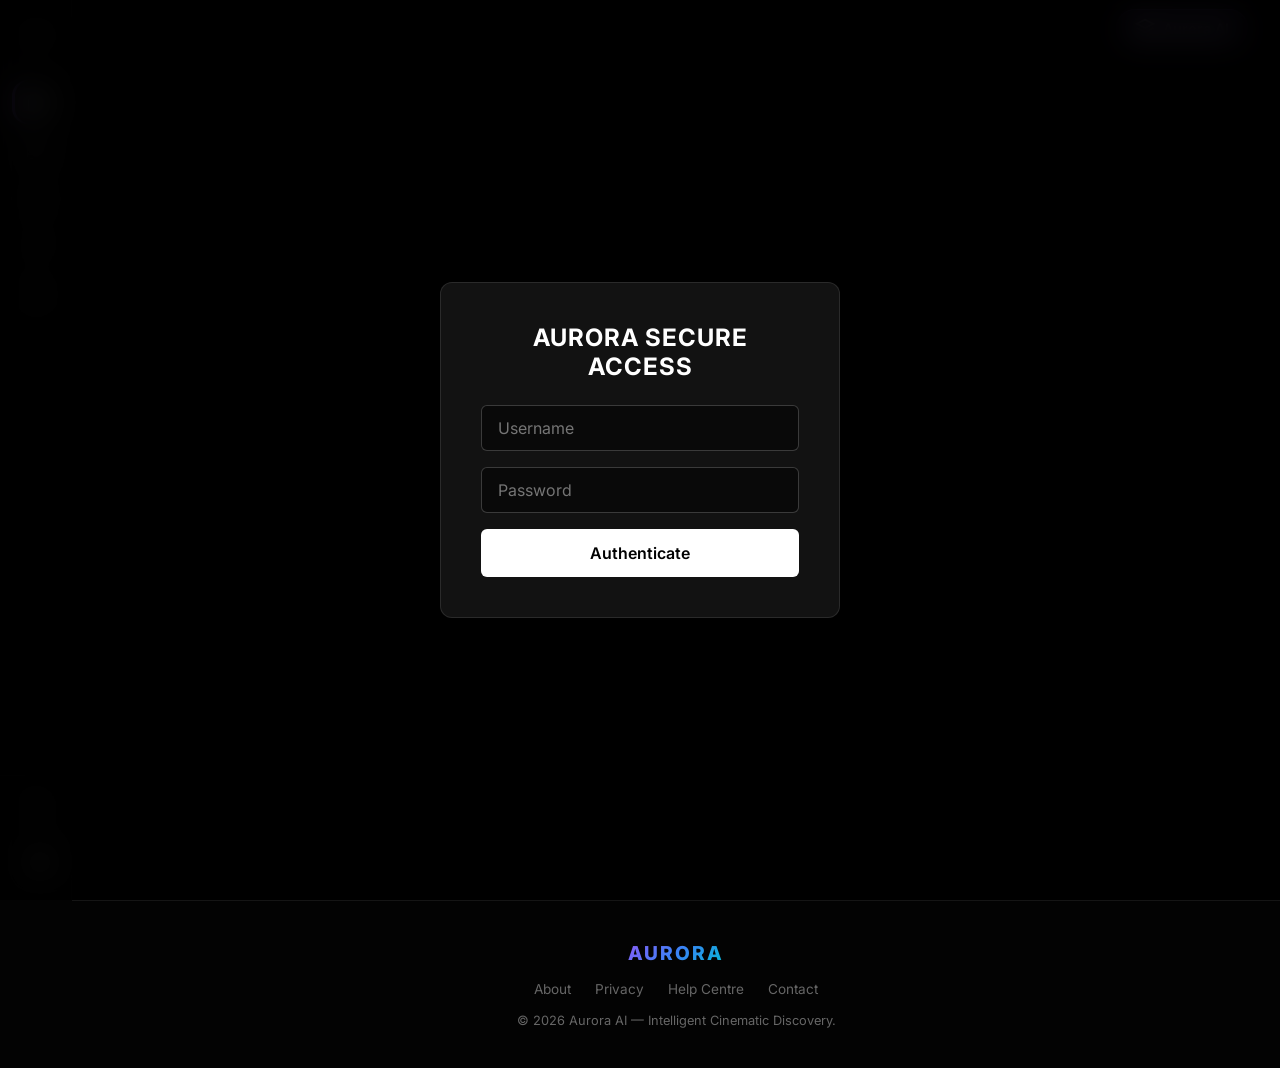
==== frontend/index.html @ 054dc465 "Implement mobile redesign, universal categories hub, chatbot search, security updates, and dependenc" ====
<!DOCTYPE html>
<html lang="en">
<head>
    <meta charset="UTF-8">
    <meta name="viewport" content="width=device-width, initial-scale=1.0">
    <title>AURORA — AI Cinematic Discovery</title>
    <meta name="description" content="AURORA is an intelligent AI-powered cinematic discovery platform. Your personal movie universe.">
    <link rel="stylesheet" href="style.css?v=2">
</head>
<body>
    <!-- ═══ Glass Sidebar ═══ -->
    <div id="sidebar-backdrop" class="sidebar-backdrop"></div>
    <aside class="sidebar" id="sidebar">
        <div class="sidebar__header">
            <div class="sidebar__logo">
                <span class="sidebar__logo-icon">✦</span>
                <span class="sidebar__logo-text">AURORA</span>
            </div>
            <button class="sidebar__toggle" id="sidebar-toggle" aria-label="Toggle sidebar">
                <svg width="18" height="18" viewBox="0 0 24 24" fill="none" stroke="currentColor" stroke-width="2"><line x1="3" y1="12" x2="21" y2="12"/><line x1="3" y1="6" x2="21" y2="6"/><line x1="3" y1="18" x2="21" y2="18"/></svg>
            </button>
        </div>
        <nav class="sidebar__nav" id="sidebar-nav">
            <a href="#" class="sidebar__link active" data-page="home" onclick="navigateTo('home');return false;">
                <svg width="20" height="20" viewBox="0 0 24 24" fill="none" stroke="currentColor" stroke-width="1.5"><path d="M3 9l9-7 9 7v11a2 2 0 01-2 2H5a2 2 0 01-2-2z"/><polyline points="9 22 9 12 15 12 15 22"/></svg>
                <span>Home</span>
            </a>
            <a href="#" class="sidebar__link" data-page="movies" onclick="navigateTo('movies');return false;">
                <svg width="20" height="20" viewBox="0 0 24 24" fill="none" stroke="currentColor" stroke-width="1.5"><rect x="2" y="2" width="20" height="20" rx="2.18" ry="2.18"/><line x1="7" y1="2" x2="7" y2="22"/><line x1="17" y1="2" x2="17" y2="22"/><line x1="2" y1="12" x2="22" y2="12"/><line x1="2" y1="7" x2="7" y2="7"/><line x1="2" y1="17" x2="7" y2="17"/><line x1="17" y1="7" x2="22" y2="7"/><line x1="17" y1="17" x2="22" y2="17"/></svg>
                <span>Movies</span>
            </a>
            <a href="#" class="sidebar__link" data-page="tv-series" onclick="navigateTo('tv-series');return false;">
                <svg width="20" height="20" viewBox="0 0 24 24" fill="none" stroke="currentColor" stroke-width="1.5"><rect x="2" y="7" width="20" height="15" rx="2" ry="2"/><polyline points="17 2 12 7 7 2"/></svg>
                <span>TV Series</span>
            </a>
            <a href="#" class="sidebar__link" data-page="trending" onclick="navigateTo('trending');return false;">
                <svg width="20" height="20" viewBox="0 0 24 24" fill="none" stroke="currentColor" stroke-width="1.5"><polyline points="23 6 13.5 15.5 8.5 10.5 1 18"/><polyline points="17 6 23 6 23 12"/></svg>
                <span>Trending</span>
            </a>
            <a href="#" class="sidebar__link" data-page="my-list" onclick="navigateTo('my-list');return false;">
                <svg width="20" height="20" viewBox="0 0 24 24" fill="none" stroke="currentColor" stroke-width="1.5"><path d="M19 21l-7-5-7 5V5a2 2 0 012-2h10a2 2 0 012 2z"/></svg>
                <span>My List</span>
            </a>
        </nav>
        <div class="sidebar__bottom">
            <button class="sidebar__link" id="search-trigger" aria-label="Search">
                <svg width="20" height="20" viewBox="0 0 24 24" fill="none" stroke="currentColor" stroke-width="1.5"><circle cx="11" cy="11" r="8"/><line x1="21" y1="21" x2="16.65" y2="16.65"/></svg>
                <span>Search</span>
            </button>
            <div class="sidebar__profile" id="profile-trigger">
                <div class="sidebar__avatar">
                    <svg width="16" height="16" viewBox="0 0 24 24" fill="currentColor"><path d="M12 12c2.21 0 4-1.79 4-4s-1.79-4-4-4-4 1.79-4 4 1.79 4 4 4zm0 2c-2.67 0-8 1.34-8 4v2h16v-2c0-2.66-5.33-4-8-4z"/></svg>
                </div>
                <span>Profile</span>
                <div class="profile-dropdown" id="profile-dropdown">
                    <div class="profile-dropdown__uid">
                        <div class="user-id-container" id="auth-container">
            <span id="current-user-display" style="color: #fff; margin-right: 15px;">Not Logged In</span>
            <button id="logout-btn" style="display: none; padding: 6px 12px; background: rgba(255,255,255,0.1); border: 1px solid rgba(255,255,255,0.2); color: white; border-radius: 4px; cursor: pointer;">Sign Out</button>
            <a href="/admin.html" id="admin-link" style="display: none; margin-left: 10px; color: var(--match-green); text-decoration: none;">🛡️ Admin</a>
        </div>
                    </div>
                    <div class="profile-dropdown__sep"></div>
                    <a href="#" class="profile-dropdown__item">👤 Account</a>
                    <a href="#" class="profile-dropdown__item">❓ Help Centre</a>
                    <a href="#" class="profile-dropdown__item">🚪 Sign Out</a>
                </div>
            </div>
        </div>
    </aside>

    <!-- ═══ Search Overlay ═══ -->
    <div class="search-overlay" id="search-overlay">
        <div class="search-box">
            <svg width="22" height="22" viewBox="0 0 24 24" fill="none" stroke="currentColor" stroke-width="2"><circle cx="11" cy="11" r="8"/><line x1="21" y1="21" x2="16.65" y2="16.65"/></svg>
            <input type="text" id="search-input" placeholder="Search movies, genres, actors..." autocomplete="off">
            <button id="search-close" aria-label="Close search">✕</button>
        </div>
        <div class="search-results" id="search-results"></div>
    </div>

    <!-- ═══ AI Chat Panel ═══ -->
    <aside class="ai-panel" id="ai-panel">
        <div class="ai-panel__header">
            <div class="ai-panel__title">
                <span class="ai-glow">✦</span> Aurora AI
            </div>
            <button class="ai-panel__close" id="ai-panel-close" aria-label="Close">✕</button>
        </div>
        <div class="ai-panel__messages" id="chat-history">
            <div class="ai-msg ai-msg--bot">
                Welcome to Aurora AI. I'll curate your perfect watchlist.<br><br>
                ✨ <em>"Mind-bending sci-fi"</em><br>
                🔥 <em>"What's trending?"</em><br>
                🎬 <em>"Similar to Interstellar"</em>
            </div>
        </div>
        <div class="ai-panel__footer">
            <div id="autocomplete-dropdown" class="ai-autocomplete"></div>
            <div class="ai-panel__inputbar">
                <input type="text" id="chat-input" placeholder="Ask Aurora anything..." autocomplete="off">
                <button id="send-btn" aria-label="Send">
                    <svg viewBox="0 0 24 24" width="18" height="18" fill="none" stroke="currentColor" stroke-width="2"><line x1="22" y1="2" x2="11" y2="13"/><polygon points="22 2 15 22 11 13 2 9 22 2"/></svg>
                </button>
            </div>
        </div>
    </aside>

    <!-- ═══ Topbar ═══ -->
    <header class="topbar" id="topbar">
        <button id="mobile-menu-btn" class="mobile-menu-btn" aria-label="Open Navigation Menu">
            <svg width="24" height="24" viewBox="0 0 24 24" fill="none" stroke="currentColor" stroke-width="2"><line x1="3" y1="12" x2="21" y2="12"/><line x1="3" y1="6" x2="21" y2="6"/><line x1="3" y1="18" x2="21" y2="18"/></svg>
        </button>
        <button class="topbar__ai-btn" id="ai-trigger" aria-label="Aurora AI">
            <svg width="20" height="20" viewBox="0 0 24 24" fill="none" stroke="currentColor" stroke-width="2"><path d="M12 2L2 7l10 5 10-5-10-5z"/><path d="M2 17l10 5 10-5"/><path d="M2 12l10 5 10-5"/></svg>
            <span>Aurora AI</span>
        </button>
    </header>

    <!-- ═══ Main Content ═══ -->
    <main class="main" id="main">
        <section class="hero" id="hero-section"></section>
        <div class="rows" id="content-rows"></div>
    </main>

    <!-- ═══ Detail Modal ═══ -->
    <div class="modal-overlay" id="movie-detail-modal">
        <div class="cinematic-modal">
            <!-- Close Button -->
            <button class="modal-close-btn" id="close-modal-btn" aria-label="Close Modal">
                <svg width="24" height="24" viewBox="0 0 24 24" fill="none" stroke="currentColor" stroke-width="2"><line x1="18" y1="6" x2="6" y2="18"></line><line x1="6" y1="6" x2="18" y2="18"></line></svg>
            </button>
            
            <!-- Hero Backdrop Section -->
            <div class="modal-hero">
                <div class="modal-hero-bg" id="modal-backdrop"></div>
                <div class="modal-hero-gradient"></div>
                
                <div class="modal-hero-content">
                    <a href="#" id="modal-poster-link"><img src="" alt="Poster" class="modal-poster" id="modal-poster"></a>
                    
                    <div class="modal-main-info">
                        <!-- 1. MOVIE TITLE -->
                        <h1 class="modal-title" id="modal-title"></h1>
                        
                        <!-- 12. & 13. RATINGS, RUNTIME, RELEASE -->
                        <div class="modal-meta-row">
                            <span class="modal-match" id="modal-match"></span>
                            <span class="modal-year" id="modal-year"></span>
                            <span class="modal-rating" id="modal-rating"></span>
                            <span class="modal-runtime" id="modal-runtime"></span>
                        </div>

                        <!-- 3. GENRES -->
                        <div class="modal-genres" id="modal-genres"></div>

                        <!-- 8. CONTENT ADVISORY (Brief) -->
                        <div class="modal-advisory-badge" id="modal-audience"></div>

                        <!-- Action Buttons -->
                        <div class="modal-actions">
                            <button class="btn-watch"><svg viewBox="0 0 24 24" fill="currentColor"><polygon points="5 3 19 12 5 21 5 3"></polygon></svg> Watch Trailer</button>
                            <button class="btn-add-list" id="modal-add-list"><svg viewBox="0 0 24 24" fill="none" stroke="currentColor" stroke-width="2"><line x1="12" y1="5" x2="12" y2="19"></line><line x1="5" y1="12" x2="19" y2="12"></line></svg> Add to List</button>
                        </div>
                    </div>
                </div>
            </div>

            <!-- Scrollable Information Body -->
            <div class="modal-body">
                <div class="modal-grid">
                    
                    <!-- Left Column: Synopsis, Explanations, Cast -->
                    <div class="modal-col-main">
                        <!-- 2. SHORT SYNOPSIS -->
                        <p class="modal-synopsis" id="modal-synopsis"></p>
                        
                        <!-- 6. WHY AURORA RECOMMENDED THIS -->
                        <div class="aurora-reason-box">
                            <h3><span class="ai-glow">✦</span> Why Aurora Recommended This</h3>
                            <p id="modal-why"></p>
                        </div>

                        <!-- 7. AUDIENCE MATCH -->
                        <div class="modal-section">
                            <h3>Audience Match</h3>
                            <div class="modal-audience-match" id="modal-audience-match"></div>
                        </div>

                        <!-- 9. CAST HIGHLIGHTS (Mocked horizontally) -->
                        <div class="modal-section">
                            <h3>Cast</h3>
                            <div class="modal-cast-row" id="modal-cast">
                                <!-- Cast cards injected here -->
                            </div>
                        </div>

                        <!-- 15. TRAILER SECTION -->
                        <div class="modal-section">
                            <h3>Trailer</h3>
                            <div class="modal-trailer-placeholder">
                                <svg viewBox="0 0 24 24" fill="currentColor" width="48" height="48"><polygon points="5 3 19 12 5 21 5 3"></polygon></svg>
                            </div>
                        </div>

                        <!-- 17. SIMILAR MOVIES -->
                        <div class="modal-section">
                            <h3>Because You Viewed This</h3>
                            <div class="modal-similar-row" id="modal-similar">
                                <!-- Similar movie cards injected here -->
                            </div>
                        </div>
                    </div>

                    <!-- Right Column: Details, Themes, Metadata -->
                    <div class="modal-col-side">
                        <!-- 10. DIRECTOR -->
                        <div class="modal-side-item">
                            <span class="side-label">Director</span>
                            <span class="side-value" id="modal-director"></span>
                        </div>

                        <!-- 4. KEY THEMES -->
                        <div class="modal-side-item">
                            <span class="side-label">Key Themes</span>
                            <div class="side-tags" id="modal-themes"></div>
                        </div>

                        <!-- 5. MOOD & TONE -->
                        <div class="modal-side-item">
                            <span class="side-label">Mood & Tone</span>
                            <div class="side-tags" id="modal-moods"></div>
                        </div>

                        <!-- 14. ADVANCED DISCOVERY METADATA -->
                        <div class="modal-side-item advanced-meta">
                            <span class="side-label">Pacing</span>
                            <span class="side-value highlight" id="modal-pacing"></span>
                        </div>
                        <div class="modal-side-item advanced-meta">
                            <span class="side-label">Complexity</span>
                            <span class="side-value highlight" id="modal-complexity"></span>
                        </div>
                        <div class="modal-side-item advanced-meta">
                            <span class="side-label">World Building</span>
                            <span class="side-value highlight" id="modal-world"></span>
                        </div>
                        <div class="modal-side-item advanced-meta">
                            <span class="side-label">Action Level</span>
                            <span class="side-value highlight" id="modal-action"></span>
                        </div>

                        <!-- 8. CONTENT ADVISORY (Full) -->
                        <div class="modal-side-item advisory-box">
                            <span class="side-label">Content Advisory</span>
                            <div class="advisory-row"><span>Violence:</span> <span id="adv-violence"></span></div>
                            <div class="advisory-row"><span>Language:</span> <span id="adv-language"></span></div>
                            <div class="advisory-row"><span>Adult Content:</span> <span id="adv-adult"></span></div>
                        </div>
                    </div>
                </div>
            </div>
        </div>
    </div>

    <!-- ═══ Footer ═══ -->
    <footer class="site-footer" id="site-footer">
        <div class="site-footer__inner">
            <span class="site-footer__brand">AURORA</span>
            <div class="site-footer__links">
                <a href="#">About</a><a href="#">Privacy</a><a href="#">Help Centre</a><a href="#">Contact</a>
            </div>
            <p class="site-footer__copy">&copy; 2026 Aurora AI &mdash; Intelligent Cinematic Discovery.</p>
        </div>
    </footer>
    <!-- SECURE LOGIN OVERLAY -->
    <div id="login-overlay" class="login-overlay active" style="display: flex;">
        <div class="login-box">
            <h2>AURORA SECURE ACCESS</h2>
            <form id="login-form">
                <input type="text" id="login-username" placeholder="Username" required>
                <input type="password" id="login-password" placeholder="Password" required>
                <button type="submit">Authenticate</button>
            </form>
            <div id="login-error" style="color: #ff4d4d; margin-top: 10px; font-size: 0.9rem; display: none;">Invalid credentials</div>
        </div>
    </div>

    <div class="mobile-drawer" id="mobile-drawer">
        <div class="mobile-drawer__header">
            <div class="sidebar__logo">
                <span class="sidebar__logo-icon">✦</span>
                <span class="sidebar__logo-text">AURORA</span>
            </div>
            <button id="mobile-drawer-close" class="mobile-drawer__close" aria-label="Close Menu">✕</button>
        </div>
        <div class="mobile-drawer__content">
            <a href="#" class="mobile-drawer__link">👤 Account</a>
            <a href="#" class="mobile-drawer__link">⚙️ Settings</a>
            <a href="#" class="mobile-drawer__link">❓ Help Centre</a>
            <div class="profile-dropdown__sep" style="margin: 20px 0;"></div>
            <a href="#" class="mobile-drawer__link" style="color: #ef4444;">🚪 Sign Out</a>
        </div>
    </div>

    <nav class="bottom-nav" id="bottom-nav">
        <a href="#" class="bottom-nav__item active" data-page="home" onclick="navigateTo('home');return false;">
            <svg width="24" height="24" viewBox="0 0 24 24" fill="none" stroke="currentColor" stroke-width="1.5"><path d="M3 9l9-7 9 7v11a2 2 0 01-2 2H5a2 2 0 01-2-2z"/><polyline points="9 22 9 12 15 12 15 22"/></svg>
            <span>Home</span>
        </a>
        <a href="#" class="bottom-nav__item" data-page="categories" onclick="navigateTo('categories');return false;">
            <svg width="24" height="24" viewBox="0 0 24 24" fill="none" stroke="currentColor" stroke-width="1.5"><rect x="3" y="3" width="7" height="7"></rect><rect x="14" y="3" width="7" height="7"></rect><rect x="14" y="14" width="7" height="7"></rect><rect x="3" y="14" width="7" height="7"></rect></svg>
            <span>Categories</span>
        </a>
        <a href="#" class="bottom-nav__item" data-page="favorites" onclick="navigateTo('my-list');return false;">
            <svg width="24" height="24" viewBox="0 0 24 24" fill="none" stroke="currentColor" stroke-width="1.5"><path d="M20.84 4.61a5.5 5.5 0 0 0-7.78 0L12 5.67l-1.06-1.06a5.5 5.5 0 0 0-7.78 7.78l1.06 1.06L12 21.23l7.78-7.78 1.06-1.06a5.5 5.5 0 0 0 0-7.78z"></path></svg>
            <span>Favorites</span>
        </a>
        <a href="#" class="bottom-nav__item" data-page="library" onclick="navigateTo('my-list');return false;">
            <svg width="24" height="24" viewBox="0 0 24 24" fill="none" stroke="currentColor" stroke-width="1.5"><path d="M4 19.5A2.5 2.5 0 0 1 6.5 17H20"></path><path d="M6.5 2H20v20H6.5A2.5 2.5 0 0 1 4 19.5v-15A2.5 2.5 0 0 1 6.5 2z"></path></svg>
            <span>Library</span>
        </a>
        <a href="#" class="bottom-nav__item" id="mobile-search-btn">
            <svg width="24" height="24" viewBox="0 0 24 24" fill="none" stroke="currentColor" stroke-width="1.5"><circle cx="11" cy="11" r="8"/><line x1="21" y1="21" x2="16.65" y2="16.65"/></svg>
            <span>Search</span>
        </a>
    </nav>
    <script src="app.js"></script>
</body>
</html>
---- frontend/style.css ----
@import url('https://fonts.googleapis.com/css2?family=Inter:wght@300;400;500;600;700;800;900&display=swap');

/* ======================================================================
   AURORA AI — 3D Glassmorphism Spatial Design System
   Netflix × Apple TV × VisionOS
   ====================================================================== */

/* ── Design Tokens ─────────────────────────────────────────────────── */
:root {
  /* Depths */
  --bg-void:    #030303;
  --bg-deep:    #050505;
  --bg-dark:    #080808;
  --bg-surface: #0D0D0D;
  --bg-raised:  #111111;

  /* Text */
  --text-primary:   #FFFFFF;
  --text-secondary: #B3B3B3;
  --text-muted:     #666666;

  /* Aurora Accents */
  --aurora-purple: #8B5CF6;
  --aurora-blue:   #3B82F6;
  --aurora-cyan:   #06B6D4;
  --aurora-grad:   linear-gradient(135deg, #8B5CF6, #3B82F6, #06B6D4);
  --match-green:   #46D369;
  --match-gold:    #FFD700;

  /* Glass */
  --glass-bg:       rgba(255,255,255,0.04);
  --glass-bg-2:     rgba(255,255,255,0.06);
  --glass-bg-3:     rgba(255,255,255,0.08);
  --glass-border:   rgba(255,255,255,0.07);
  --glass-border-h: rgba(255,255,255,0.14);
  --glass-blur:     blur(24px);
  --glass-blur-heavy: blur(40px);

  /* Layout */
  --sidebar-w:     72px;
  --sidebar-w-exp: 240px;
  --topbar-h:      56px;
  --ai-panel-w:    400px;

  /* Radii */
  --r-sm: 8px;
  --r-md: 16px;
  --r-lg: 24px;
  --r-xl: 32px;
  --r-pill: 9999px;

  /* Motion */
  --ease-out: cubic-bezier(0.22, 1, 0.36, 1);
  --ease-spring: cubic-bezier(0.34, 1.56, 0.64, 1);
  --t-fast: 150ms;
  --t-base: 280ms;
  --t-slow: 450ms;

  /* Z layers */
  --z-sidebar: 800;
  --z-topbar: 900;
  --z-ai: 1000;
  --z-search: 1100;
  --z-modal: 1200;
}

/* ── Reset ─────────────────────────────────────────────────────────── */
*,*::before,*::after{box-sizing:border-box;margin:0;padding:0}
html{scroll-behavior:smooth;-webkit-text-size-adjust:100%}
body{
  font-family:'Inter',-apple-system,BlinkMacSystemFont,'Segoe UI',Roboto,sans-serif;
  background:var(--bg-void);
  color:var(--text-secondary);
  overflow-x:hidden;
  min-height:100vh;
  -webkit-font-smoothing:antialiased;
  -moz-osx-font-smoothing:grayscale;
}
a{text-decoration:none;color:inherit}
button{font-family:inherit;cursor:pointer;border:none;background:none}
input{font-family:inherit}
img{display:block;max-width:100%}

/* Focus */
a:focus-visible,button:focus-visible,input:focus-visible{
  outline:2px solid var(--aurora-cyan);outline-offset:2px;
}
/* Scrollbar */
::-webkit-scrollbar{width:6px;height:6px}
::-webkit-scrollbar-track{background:transparent}
::-webkit-scrollbar-thumb{background:rgba(255,255,255,0.08);border-radius:3px}
::-webkit-scrollbar-thumb:hover{background:rgba(255,255,255,0.15)}

/* ══════════════════════════════════════════════════════════════════════
   SIDEBAR
   ══════════════════════════════════════════════════════════════════════ */
.sidebar{
  position:fixed;top:0;left:0;bottom:0;
  width:var(--sidebar-w);
  background:rgba(8,8,8,0.6);
  backdrop-filter:var(--glass-blur-heavy);
  -webkit-backdrop-filter:var(--glass-blur-heavy);
  border-right:1px solid var(--glass-border);
  z-index:var(--z-sidebar);
  display:flex;flex-direction:column;
  transition:width var(--t-slow) var(--ease-out);
  overflow:hidden;
}
.sidebar.expanded{width:var(--sidebar-w-exp)}

.sidebar__header{
  height:64px;display:flex;align-items:center;justify-content:space-between;
  padding:0 16px;flex-shrink:0;
}
.sidebar__logo{
  display:flex;align-items:center;gap:10px;
  white-space:nowrap;overflow:hidden;
}
.sidebar__logo-icon{
  font-size:1.5rem;
  background:var(--aurora-grad);
  -webkit-background-clip:text;-webkit-text-fill-color:transparent;
  filter:drop-shadow(0 0 12px rgba(139,92,246,0.5));
  flex-shrink:0;width:40px;text-align:center;
}
.sidebar__logo-text{
  font-size:1.3rem;font-weight:800;letter-spacing:2px;
  background:var(--aurora-grad);
  -webkit-background-clip:text;-webkit-text-fill-color:transparent;
  opacity:0;transition:opacity var(--t-base);
}
.sidebar.expanded .sidebar__logo-text{opacity:1}

.sidebar__toggle{
  color:var(--text-muted);
  width:40px;height:40px;display:flex;align-items:center;justify-content:center;
  border-radius:var(--r-sm);
  transition:background var(--t-fast),color var(--t-fast);
  flex-shrink:0;
}
.sidebar__toggle:hover{background:var(--glass-bg-3);color:var(--text-primary)}

/* Nav Links */
.sidebar__nav{
  flex:1;display:flex;flex-direction:column;gap:4px;
  padding:16px 12px;overflow:hidden;
}
.sidebar__link{
  display:flex;align-items:center;gap:14px;
  padding:12px 14px;border-radius:var(--r-md);
  color:var(--text-muted);font-size:0.9rem;font-weight:500;
  white-space:nowrap;
  transition:all var(--t-fast);
}
.sidebar__link svg{flex-shrink:0;width:20px}
.sidebar__link span{opacity:0;transition:opacity var(--t-base)}
.sidebar.expanded .sidebar__link span{opacity:1}

.sidebar__link:hover{
  color:var(--text-primary);background:var(--glass-bg-2);
}
.sidebar__link.active{
  color:var(--text-primary);background:var(--glass-bg-3);
  box-shadow:inset 3px 0 0 var(--aurora-purple);
}

/* Bottom Area */
.sidebar__bottom{
  padding:12px;border-top:1px solid var(--glass-border);
  display:flex;flex-direction:column;gap:4px;
}

/* Profile */
.sidebar__profile{
  display:flex;align-items:center;gap:14px;
  padding:12px 14px;border-radius:var(--r-md);
  cursor:pointer;position:relative;
  color:var(--text-muted);font-size:0.9rem;font-weight:500;
  transition:all var(--t-fast);white-space:nowrap;
}
.sidebar__profile:hover{color:var(--text-primary);background:var(--glass-bg-2)}
.sidebar__profile span{opacity:0;transition:opacity var(--t-base)}
.sidebar.expanded .sidebar__profile span{opacity:1}

.sidebar__avatar{
  width:28px;height:28px;border-radius:var(--r-sm);
  background:var(--glass-bg-3);border:1px solid var(--glass-border);
  display:flex;align-items:center;justify-content:center;
  color:var(--text-primary);flex-shrink:0;
}

/* Profile Dropdown */
.profile-dropdown{
  position:absolute;bottom:100%;left:0;
  width:220px;
  background:rgba(15,15,15,0.85);
  backdrop-filter:var(--glass-blur);-webkit-backdrop-filter:var(--glass-blur);
  border:1px solid var(--glass-border);
  border-radius:var(--r-lg);
  padding:12px;
  opacity:0;visibility:hidden;transform:translateY(8px);
  transition:all var(--t-base) var(--ease-out);
  display:flex;flex-direction:column;gap:4px;
  margin-bottom:8px;
}
.sidebar__profile.open .profile-dropdown{
  opacity:1;visibility:visible;transform:translateY(0);
}
.profile-dropdown__uid{
  display:flex;align-items:center;gap:8px;padding:8px;
  font-size:0.85rem;color:var(--text-muted);
}
.profile-dropdown__uid input{
  width:54px;padding:4px 6px;border-radius:var(--r-sm);
  background:rgba(0,0,0,0.3);border:1px solid var(--glass-border);
  color:var(--text-primary);font-size:0.85rem;text-align:center;
}
.profile-dropdown__sep{height:1px;background:var(--glass-border);margin:4px 0}
.profile-dropdown__item{
  padding:10px 12px;border-radius:var(--r-md);font-size:0.9rem;
  color:var(--text-primary);font-weight:500;transition:background var(--t-fast);
}
.profile-dropdown__item:hover{background:var(--glass-bg-3)}

/* ══════════════════════════════════════════════════════════════════════
   TOPBAR
   ══════════════════════════════════════════════════════════════════════ */
.topbar{
  position:fixed;
  top:0;
  left:var(--sidebar-w);
  right:0;
  height:var(--topbar-h);
  display:flex;align-items:center;justify-content:flex-end;
  padding:0 32px;
  z-index:var(--z-topbar);
  background:transparent;
  transition:left var(--t-slow) var(--ease-out),background var(--t-slow);
}
.topbar.scrolled{
  background:rgba(5,5,5,0.7);
  backdrop-filter:blur(20px);-webkit-backdrop-filter:blur(20px);
}
.sidebar.expanded ~ .topbar{left:var(--sidebar-w-exp)}

.topbar__ai-btn{
  display:flex;align-items:center;gap:8px;
  padding:8px 18px;border-radius:var(--r-pill);
  background:rgba(139,92,246,0.15);border:1px solid rgba(139,92,246,0.25);
  color:var(--text-primary);font-size:0.9rem;font-weight:600;
  transition:all var(--t-fast);
}
.topbar__ai-btn:hover{
  background:rgba(139,92,246,0.25);transform:scale(1.05);
  box-shadow:0 0 20px rgba(139,92,246,0.2);
}

/* ══════════════════════════════════════════════════════════════════════
   MAIN CONTENT
   ══════════════════════════════════════════════════════════════════════ */
.main{
  margin-left:var(--sidebar-w);
  min-height:100vh;
  transition:margin-left var(--t-slow) var(--ease-out);
}
.sidebar.expanded ~ .main{margin-left:var(--sidebar-w-exp)}

/* ── Hero ────────────────────────────────────────────────────────── */
.hero{
  position:relative;width:100%;min-height:90vh;
  display:flex;align-items:flex-end;
  padding:0 5% 6%;
  background:var(--bg-void);
}
.hero__bg{
  position:absolute;inset:0;
  background-size:cover;background-position:center 15%;
  opacity:0.75;
  transition:opacity 1.2s ease;
}
.hero__overlay{
  position:absolute;inset:0;
  background:
    linear-gradient(to top, var(--bg-void) 0%, rgba(3,3,3,0.4) 50%, rgba(3,3,3,0.3) 100%),
    linear-gradient(to right, var(--bg-void) 0%, transparent 55%);
}
.hero__inner{
  position:relative;z-index:2;max-width:680px;
  animation:heroReveal 1s var(--ease-out) 0.2s both;
}

.hero__match{
  display:inline-flex;align-items:center;gap:6px;
  padding:6px 16px;border-radius:var(--r-pill);
  background:var(--aurora-grad);
  font-size:0.85rem;font-weight:700;color:#fff;
  margin-bottom:20px;
  box-shadow:0 4px 20px rgba(139,92,246,0.35);
}
.hero__title{
  font-size:clamp(2.5rem,5vw,4.5rem);font-weight:900;
  line-height:1.05;color:var(--text-primary);
  margin-bottom:16px;
  text-shadow:0 4px 30px rgba(0,0,0,0.6);
}
.hero__meta{
  display:flex;align-items:center;gap:14px;flex-wrap:wrap;
  font-size:1rem;color:var(--text-secondary);font-weight:500;
  margin-bottom:14px;
}
.hero__meta-dot::before{content:"•";opacity:0.4}
.hero__genres{display:flex;gap:8px;flex-wrap:wrap;margin-bottom:20px}
.hero__genres .gpill{
  padding:5px 14px;border-radius:var(--r-pill);
  background:var(--glass-bg-2);border:1px solid var(--glass-border);
  backdrop-filter:blur(12px);-webkit-backdrop-filter:blur(12px);
  font-size:0.8rem;font-weight:500;color:var(--text-primary);
  transition:all var(--t-fast);
}
.hero__genres .gpill:hover{
  background:var(--glass-bg-3);border-color:var(--glass-border-h);
  transform:translateY(-2px);
}
.hero__desc{
  font-size:1.05rem;line-height:1.65;color:var(--text-secondary);
  margin-bottom:28px;max-width:560px;
  display:-webkit-box;-webkit-line-clamp:3;-webkit-box-orient:vertical;overflow:hidden;
}
.hero__btns{display:flex;gap:14px;flex-wrap:wrap}
.hero-btn{
  display:inline-flex;align-items:center;gap:8px;
  padding:14px 32px;border-radius:var(--r-md);
  font-size:1.05rem;font-weight:700;
  transition:all var(--t-fast);
}
.hero-btn--play{background:#fff;color:#000}
.hero-btn--play:hover{background:rgba(255,255,255,0.85);transform:scale(1.04)}
.hero-btn--info{
  background:rgba(109,109,110,0.6);color:#fff;
  backdrop-filter:blur(10px);-webkit-backdrop-filter:blur(10px);
}
.hero-btn--info:hover{background:rgba(109,109,110,0.4);transform:scale(1.04)}

/* ── Content Rows ────────────────────────────────────────────────── */
.rows{position:relative;z-index:10;padding-bottom:40px}

.row-section{
  padding:0 5%;margin-bottom:clamp(24px,3vw,48px);
  position:relative;
}
.row-section__title{
  font-size:clamp(1.1rem,1.4vw,1.5rem);font-weight:700;
  color:var(--text-primary);margin-bottom:16px;
}
.row-scroll{
  display:flex;gap:10px;
  overflow-x:auto;overflow-y:visible;
  padding:24px 0;margin:-24px 0;
  scroll-snap-type:x mandatory;
  -ms-overflow-style:none;scrollbar-width:none;
}
.row-scroll::-webkit-scrollbar{display:none}

/* ── 3D Movie Card ───────────────────────────────────────────────── */
.card-wrap{
  flex:0 0 auto;
  width:clamp(140px,14vw,220px);
  scroll-snap-align:start;
  perspective:800px;
  position:relative;
  z-index:2;
}

/* ── SECURE LOGIN OVERLAY ───────────────────────────────────────── */
.login-overlay {
  position: fixed; top: 0; left: 0; width: 100vw; height: 100vh;
  background: rgba(0, 0, 0, 0.85); backdrop-filter: blur(15px); -webkit-backdrop-filter: blur(15px);
  z-index: 9999;
  display: flex; align-items: center; justify-content: center;
}
.login-box {
  background: rgba(20, 20, 20, 0.95);
  border: 1px solid rgba(255, 255, 255, 0.1);
  padding: 40px; border-radius: 12px;
  width: 100%; max-width: 400px;
  box-shadow: 0 20px 40px rgba(0,0,0,0.8);
  text-align: center;
}
.login-box h2 {
  color: #fff; margin-bottom: 24px; font-weight: 700; letter-spacing: 1px;
}
.login-box input {
  width: 100%; padding: 12px 16px; margin-bottom: 16px;
  background: rgba(0,0,0,0.5); border: 1px solid rgba(255,255,255,0.2);
  color: #fff; border-radius: 6px; font-size: 1rem;
}
.login-box input:focus {
  outline: none; border-color: var(--match-green);
}
.login-box button {
  width: 100%; padding: 14px;
  background: #fff; color: #000;
  border: none; border-radius: 6px;
  font-size: 1rem; font-weight: 600;
  cursor: pointer; transition: all 0.2s;
}
.login-box button:hover {
  background: var(--match-green); color: #fff;
}
.card-wrap:hover{z-index:100}

.card-3d{
  width:100%;aspect-ratio:2/3;
  border-radius:var(--r-md);overflow:hidden;
  position:relative;cursor:pointer;
  transform-style:preserve-3d;
  transition:transform var(--t-base) var(--ease-out),box-shadow var(--t-base);
  will-change:transform;
  box-shadow:0 8px 24px rgba(0,0,0,0.4);
}
.card-3d:hover{
  box-shadow:0 20px 50px rgba(0,0,0,0.6),0 0 40px rgba(139,92,246,0.08);
}
.card-3d img{width:100%;height:100%;object-fit:cover}

/* Glass shine overlay */
.card-3d::after{
  content:'';position:absolute;inset:0;
  background:linear-gradient(135deg,rgba(255,255,255,0.12) 0%,transparent 50%,transparent 100%);
  opacity:0;transition:opacity var(--t-base);
  pointer-events:none;border-radius:var(--r-md);
}
.card-3d:hover::after{opacity:1}

.card-3d__badge{
  position:absolute;top:10px;left:10px;
  padding:4px 10px;border-radius:var(--r-sm);
  background:rgba(0,0,0,0.55);backdrop-filter:blur(8px);
  -webkit-backdrop-filter:blur(8px);
  border:1px solid rgba(255,255,255,0.1);
  font-size:0.75rem;font-weight:700;color:var(--match-green);
  z-index:2;
}

/* ── Hover Expansion Panel ───────────────────────────────────────── */
.card-expand{
  position:absolute;
  top:50%;left:50%;
  width:340px;
  transform:translate(-50%,-50%) scale(0.92);
  opacity:0;visibility:hidden;pointer-events:none;
  background:rgba(13,13,13,0.92);
  backdrop-filter:var(--glass-blur);-webkit-backdrop-filter:var(--glass-blur);
  border:1px solid var(--glass-border);
  border-radius:var(--r-lg);
  box-shadow:0 24px 64px rgba(0,0,0,0.8),0 0 0 1px rgba(255,255,255,0.04);
  z-index:300;
  overflow:hidden;
  transition:all var(--t-base) var(--ease-out);
}
.card-wrap:hover .card-expand{
  transition-delay:350ms;
  opacity:1;visibility:visible;pointer-events:auto;
  transform:translate(-50%,-50%) scale(1);
}
.card-wrap:first-child .card-expand {
  left: 0;
  transform: translate(0, -50%) scale(0.92);
  transform-origin: left center;
}
.card-wrap:first-child:hover .card-expand {
  transform: translate(0, -50%) scale(1);
}
.card-wrap:last-child .card-expand {
  left: auto;
  right: 0;
  transform: translate(0, -50%) scale(0.92);
  transform-origin: right center;
}
.card-wrap:last-child:hover .card-expand {
  transform: translate(0, -50%) scale(1);
}
.card-expand__img{width:100%;height:150px;object-fit:cover}
.card-expand__body{padding:18px}
.card-expand__title{font-size:1.05rem;font-weight:700;color:var(--text-primary);margin-bottom:6px}
.card-expand__meta{
  display:flex;align-items:center;gap:8px;font-size:0.85rem;
  color:var(--text-muted);margin-bottom:12px;
}
.card-expand__pct{color:var(--match-green);font-weight:700}
.card-expand__genres{
  display:flex;gap:6px;flex-wrap:wrap;margin-bottom:14px;font-size:0.78rem;
  color:var(--text-muted);
}
.card-expand__genres span:not(:last-child)::after{content:"•";margin-left:6px}

.card-expand__ai{
  background:rgba(139,92,246,0.08);border:1px solid rgba(139,92,246,0.18);
  border-radius:var(--r-md);padding:12px;margin-bottom:16px;
}
.card-expand__ai-label{
  font-size:0.7rem;text-transform:uppercase;letter-spacing:1px;
  color:var(--aurora-purple);font-weight:700;margin-bottom:8px;
}
.card-expand__ai ul{list-style:none}
.card-expand__ai li{
  font-size:0.8rem;color:var(--text-secondary);padding:2px 0;
  display:flex;align-items:center;gap:6px;
}
.card-expand__ai li::before{content:"✓";color:var(--match-green);font-weight:bold}

.card-expand__btns{display:flex;gap:8px}
.card-expand__btn{
  width:38px;height:38px;border-radius:50%;
  border:2px solid rgba(255,255,255,0.35);
  background:rgba(20,20,20,0.5);color:#fff;
  display:flex;align-items:center;justify-content:center;
  transition:all var(--t-fast);
}
.card-expand__btn:hover{border-color:#fff;background:#fff;color:#000}
.card-expand__btn--play{background:#fff;color:#000;border-color:#fff}
.card-expand__btn--play:hover{background:rgba(255,255,255,0.85)}

/* ══════════════════════════════════════════════════════════════════════
   AI PANEL
   ══════════════════════════════════════════════════════════════════════ */
.ai-panel{
  position:fixed;top:0;right:0;bottom:0;
  width:var(--ai-panel-w);max-width:100vw;
  background:rgba(8,8,8,0.7);
  backdrop-filter:var(--glass-blur-heavy);-webkit-backdrop-filter:var(--glass-blur-heavy);
  border-left:1px solid var(--glass-border);
  z-index:var(--z-ai);
  transform:translateX(100%);
  transition:transform var(--t-slow) var(--ease-out);
  display:flex;flex-direction:column;
}
.ai-panel.open{transform:translateX(0)}

.ai-panel__header{
  padding:20px 24px;display:flex;justify-content:space-between;align-items:center;
  border-bottom:1px solid var(--glass-border);flex-shrink:0;
}
.ai-panel__title{
  font-size:1.1rem;font-weight:700;color:var(--text-primary);
  display:flex;align-items:center;gap:8px;
}
.ai-glow{
  background:var(--aurora-grad);-webkit-background-clip:text;-webkit-text-fill-color:transparent;
  filter:drop-shadow(0 0 8px rgba(139,92,246,0.5));
}
.ai-panel__close{color:var(--text-muted);font-size:1.3rem;padding:4px}

.ai-panel__messages{
  flex:1;overflow-y:auto;padding:20px 24px;
  display:flex;flex-direction:column;gap:14px;
}
.ai-msg{
  padding:14px 18px;border-radius:var(--r-md);
  font-size:0.95rem;line-height:1.55;max-width:88%;
  animation:msgIn 0.3s var(--ease-out);
}
.ai-msg--bot{
  align-self:flex-start;
  background:var(--glass-bg-2);border:1px solid var(--glass-border);
  border-bottom-left-radius:4px;color:var(--text-secondary);
}
.ai-msg--user{
  align-self:flex-end;
  background:rgba(139,92,246,0.18);border:1px solid rgba(139,92,246,0.28);
  border-bottom-right-radius:4px;color:var(--text-primary);
}

.ai-panel__footer{
  padding:16px 24px;border-top:1px solid var(--glass-border);
  position:relative;flex-shrink:0;
}
.ai-panel__inputbar{
  display:flex;align-items:center;gap:8px;
  background:var(--glass-bg-2);border:1px solid var(--glass-border);
  border-radius:var(--r-pill);padding:6px 6px 6px 20px;
}
.ai-panel__inputbar input{
  flex:1;background:transparent;border:none;outline:none;
  color:var(--text-primary);font-size:0.95rem;
}
.ai-panel__inputbar button{
  width:36px;height:36px;border-radius:50%;
  background:var(--aurora-grad);color:#fff;
  display:flex;align-items:center;justify-content:center;
  transition:transform var(--t-fast);flex-shrink:0;
}
.ai-panel__inputbar button:hover{transform:scale(1.1)}

.ai-autocomplete{
  position:absolute;bottom:calc(100% + 4px);left:24px;right:24px;
  background:rgba(15,15,15,0.92);backdrop-filter:var(--glass-blur);
  -webkit-backdrop-filter:var(--glass-blur);
  border:1px solid var(--glass-border);border-radius:var(--r-md);
  overflow:hidden;display:none;max-height:200px;overflow-y:auto;
}
.ac-item{
  padding:12px 16px;font-size:0.9rem;color:var(--text-secondary);
  cursor:pointer;border-bottom:1px solid rgba(255,255,255,0.04);
  transition:background var(--t-fast);
}
.ac-item:hover{background:var(--glass-bg-3);color:var(--text-primary)}

/* ══════════════════════════════════════════════════════════════════════
   SEARCH OVERLAY
   ══════════════════════════════════════════════════════════════════════ */
.search-overlay{
  position:fixed;inset:0;
  background:rgba(0,0,0,0.88);
  backdrop-filter:blur(12px);-webkit-backdrop-filter:blur(12px);
  z-index:var(--z-search);
  display:none;flex-direction:column;align-items:center;
  padding-top:120px;
  animation:fadeIn 0.2s ease;
}
.search-overlay.open{display:flex}

.search-box{
  width:min(700px,80%);display:flex;align-items:center;gap:16px;
  background:var(--glass-bg-2);border:1px solid var(--glass-border);
  backdrop-filter:var(--glass-blur);-webkit-backdrop-filter:var(--glass-blur);
  border-radius:var(--r-pill);padding:16px 24px;
}
.search-box input{
  flex:1;background:transparent;border:none;outline:none;
  color:var(--text-primary);font-size:1.4rem;font-weight:300;
}
.search-box button{color:var(--text-muted);font-size:1.4rem;padding:4px}

.search-results{
  width:min(700px,80%);margin-top:24px;
  display:flex;flex-direction:column;gap:8px;
}
.search-hit{
  display:flex;align-items:center;gap:16px;
  padding:14px 20px;border-radius:var(--r-md);
  background:var(--glass-bg);border:1px solid var(--glass-border);
  cursor:pointer;transition:all var(--t-fast);
}
.search-hit:hover{background:var(--glass-bg-3);border-color:var(--glass-border-h)}
.search-hit__title{font-weight:600;color:var(--text-primary)}
.search-hit__sub{font-size:0.8rem;color:var(--text-muted);margin-top:2px}

/* ══════════════════════════════════════════════════════════════════════
   MODAL
   ══════════════════════════════════════════════════════════════════════ */
.modal-overlay{
  position:fixed;inset:0;
  background:rgba(0,0,0,0.82);
  backdrop-filter:blur(6px);-webkit-backdrop-filter:blur(6px);
  z-index:var(--z-modal);
  display:flex;justify-content:center;align-items:flex-start;
  padding:3vh 20px;overflow-y:auto;
  animation:fadeIn 0.25s ease;
}
.modal-content{
  width:100%;max-width:920px;
  background:rgba(13,13,13,0.9);
  backdrop-filter:var(--glass-blur);-webkit-backdrop-filter:var(--glass-blur);
  border:1px solid var(--glass-border);
  border-radius:var(--r-xl);overflow:hidden;
  box-shadow:0 30px 80px rgba(0,0,0,0.8);
  position:relative;margin-bottom:40px;
}
.modal-close{
  position:absolute;top:20px;right:20px;z-index:10;
  width:42px;height:42px;border-radius:50%;
  background:rgba(0,0,0,0.5);border:1px solid rgba(255,255,255,0.15);
  color:#fff;font-size:1.6rem;
  display:flex;align-items:center;justify-content:center;
  transition:background var(--t-fast);
}
.modal-close:hover{background:rgba(0,0,0,0.7)}

.modal-hero{
  height:420px;background-size:cover;background-position:center;
  position:relative;
}
.modal-hero::after{
  content:'';position:absolute;bottom:0;left:0;right:0;height:65%;
  background:linear-gradient(to top,rgba(13,13,13,0.9) 0%,transparent 100%);
}
.modal-hero__info{
  position:absolute;bottom:32px;left:40px;z-index:2;
}
.modal-hero__badge{
  display:inline-block;padding:4px 12px;border-radius:var(--r-sm);
  background:var(--aurora-grad);font-size:0.85rem;font-weight:700;
  color:#fff;margin-bottom:12px;
}
.modal-hero__title{
  font-size:2.8rem;font-weight:800;color:#fff;
  text-shadow:0 4px 20px rgba(0,0,0,0.5);
}
.modal-body-grid{
  padding:36px 40px;
  display:grid;grid-template-columns:1.8fr 1fr;gap:36px;
}
.modal-section{margin-bottom:24px}
.modal-section h3{
  font-size:1rem;font-weight:700;color:var(--text-primary);
  margin-bottom:12px;padding-bottom:8px;
  border-bottom:1px solid var(--glass-border);
}
.modal-section p{font-size:0.95rem;line-height:1.7;color:var(--text-secondary)}

.modal-ai-box{
  background:rgba(139,92,246,0.06);border:1px solid rgba(139,92,246,0.14);
  border-radius:var(--r-md);padding:20px;
}
.modal-ai-box h3{border-bottom-color:rgba(139,92,246,0.2)}
.modal-ai-box li{
  padding:3px 0;font-size:0.9rem;color:var(--text-secondary);
  display:flex;align-items:center;gap:8px;
}
.modal-ai-box li::before{content:"✓";color:var(--match-green);font-weight:bold}

.modal-sidebar dt{
  color:var(--text-secondary);font-weight:600;font-size:0.85rem;margin-top:14px;
}
.modal-sidebar dd{color:var(--text-muted);margin:2px 0 0;font-size:0.9rem}

/* ══════════════════════════════════════════════════════════════════════
   FOOTER
   ══════════════════════════════════════════════════════════════════════ */
.site-footer{
  margin-left:var(--sidebar-w);
  border-top:1px solid var(--glass-border);
  padding:40px 5%;
  transition:margin-left var(--t-slow) var(--ease-out);
}
.sidebar.expanded ~ * .site-footer,
.sidebar.expanded ~ .site-footer{margin-left:var(--sidebar-w-exp)}

.site-footer__inner{text-align:center}
.site-footer__brand{
  font-size:1.2rem;font-weight:800;letter-spacing:2px;
  background:var(--aurora-grad);-webkit-background-clip:text;-webkit-text-fill-color:transparent;
}
.site-footer__links{
  margin:16px 0;display:flex;justify-content:center;gap:24px;
}
.site-footer__links a{color:var(--text-muted);font-size:0.85rem;transition:color var(--t-fast)}
.site-footer__links a:hover{color:var(--text-primary)}
.site-footer__copy{color:var(--text-muted);font-size:0.8rem}

/* ══════════════════════════════════════════════════════════════════════
   SKELETON & UTILITIES
   ══════════════════════════════════════════════════════════════════════ */
@keyframes shimmer{
  0%{background-position:200% 0}100%{background-position:-200% 0}
}
.skeleton{
  background:linear-gradient(90deg,rgba(255,255,255,0.03) 0%,rgba(255,255,255,0.07) 50%,rgba(255,255,255,0.03) 100%);
  background-size:200% 100%;animation:shimmer 1.8s infinite;border-radius:var(--r-sm);
}

/* ══════════════════════════════════════════════════════════════════════
   ANIMATIONS
   ══════════════════════════════════════════════════════════════════════ */
@keyframes fadeIn{from{opacity:0}to{opacity:1}}
@keyframes heroReveal{
  from{opacity:0;transform:translateY(30px)}
  to{opacity:1;transform:translateY(0)}
}
@keyframes msgIn{
  from{opacity:0;transform:translateY(12px)}
  to{opacity:1;transform:translateY(0)}
}

/* ══════════════════════════════════════════════════════════════════════
   MOBILE NAVIGATION COMPONENTS
   ══════════════════════════════════════════════════════════════════════ */
.mobile-menu-btn {
  display: none;
  background: transparent;
  border: none;
  color: var(--text-primary);
  cursor: pointer;
  padding: 8px;
  margin-right: 12px;
  border-radius: 6px;
  min-width: 48px;
  min-height: 48px;
  align-items: center;
  justify-content: center;
}
.mobile-menu-btn:hover { background: var(--glass-bg-2); }

.sidebar-backdrop {
  position: fixed;
  top: 0; left: 0; width: 100vw; height: 100vh;
  background: rgba(0,0,0,0.5);
  backdrop-filter: blur(10px);
  -webkit-backdrop-filter: blur(10px);
  z-index: 999;
  opacity: 0;
  visibility: hidden;
  transition: opacity 0.3s ease, visibility 0.3s ease;
}
.sidebar-backdrop.active {
  opacity: 1;
  visibility: visible;
}

/* ══════════════════════════════════════════════════════════════════════
   RESPONSIVE
   ══════════════════════════════════════════════════════════════════════ */
@media(max-width:1024px){
  :root { --sidebar-w: 72px; --sidebar-w-exp: 240px; }
  .card-wrap{width:clamp(130px,18vw,180px)}
  .modal-body-grid{grid-template-columns:1fr}
  
  /* Touch target enlargement for tablets */
  .sidebar__link, .profile-dropdown__item { min-height: 48px; }
}
@media(max-width:768px){
  /* Mobile Topbar & Drawer */
  :root { --sidebar-w: 0px; --sidebar-w-exp: 85vw; }
  
  .mobile-menu-btn { display: flex; z-index: 1000; }
  
  .sidebar {
    transform: translateX(-100%);
    width: var(--sidebar-w-exp);
    max-width: 320px;
    background: rgba(15,15,15,0.75);
    backdrop-filter: blur(24px);
    -webkit-backdrop-filter: blur(24px);
    border-right: 1px solid rgba(255,255,255,0.08);
    box-shadow: 20px 0 40px rgba(0,0,0,0.5);
    z-index: 1000;
  }
  .sidebar.open {
    transform: translateX(0);
  }
  
  /* Enlarge all touch targets */
  .sidebar__link { min-height: 48px; font-size: 1.1rem; }
  .sidebar__logo-text { opacity: 1 !important; }
  .sidebar__link span { opacity: 1 !important; }
  .sidebar__profile span { opacity: 1 !important; }
  
  /* Prevent toggle btn from looking weird on mobile, hide it */
  .sidebar__toggle { display: none; }

  /* Main Layout overrides */
  .topbar{left:0}
  .main{margin-left:0}
  .site-footer{margin-left:0}
  .hero{min-height:70vh}
  .hero__title{font-size:2.2rem}
  .ai-panel{width:100%}
  .card-wrap{width:clamp(120px,30vw,160px)}
}
@media(max-width:480px){
  .hero__btns{flex-direction:column;width:100%}
  .hero-btn{justify-content:center;width:100%}
  .card-wrap{width:clamp(110px,42vw,150px)}
}

/* Reduced motion */
@media(prefers-reduced-motion:reduce){
  *,*::before,*::after{
    animation-duration:0.01ms!important;
    transition-duration:0.01ms!important;
  }
}

/* ═══ CINEMATIC MODAL ═══ */

/* ═══ CINEMATIC MODAL ═══ */
.modal-overlay {
    position: fixed; top: 0; left: 0; width: 100vw; height: 100vh;
    background: rgba(0, 0, 0, 0.7);
    backdrop-filter: blur(10px);
    z-index: 9999;
    display: none; /* toggled by JS */
    align-items: center; justify-content: center;
    opacity: 0; transition: opacity 0.4s ease;
}
.modal-overlay.active { display: flex; opacity: 1; }

.cinematic-modal {
    position: relative;
    width: 85%; height: 90%;
    background: rgba(20, 20, 20, 0.6);
    backdrop-filter: blur(40px) brightness(0.8);
    border: 1px solid rgba(255, 255, 255, 0.1);
    border-radius: 24px;
    overflow-y: auto; overflow-x: hidden;
    box-shadow: 0 40px 100px rgba(0,0,0,0.8), inset 0 1px 0 rgba(255,255,255,0.1);
    transform: scale(0.95) translateY(20px);
    transition: transform 0.5s cubic-bezier(0.2, 0.8, 0.2, 1);
    scrollbar-width: thin; scrollbar-color: rgba(255,255,255,0.2) transparent;
}
.modal-overlay.active .cinematic-modal { transform: scale(1) translateY(0); }

.cinematic-modal::-webkit-scrollbar { width: 8px; }
.cinematic-modal::-webkit-scrollbar-thumb { background: rgba(255,255,255,0.2); border-radius: 10px; }

.modal-close-btn {
    position: absolute; top: 20px; right: 20px; z-index: 100;
    background: rgba(0,0,0,0.5); border: 1px solid rgba(255,255,255,0.1);
    border-radius: 50%; width: 44px; height: 44px;
    color: white; cursor: pointer; backdrop-filter: blur(10px);
    display: flex; align-items: center; justify-content: center;
    transition: all 0.2s ease;
}
.modal-close-btn:hover { background: white; color: black; transform: scale(1.1); }

/* Hero Section */
.modal-hero { position: relative; width: 100%; height: 60vh; min-height: 400px; display: flex; align-items: flex-end; padding: 40px; }
.modal-hero-bg {
    position: absolute; top: 0; left: 0; width: 100%; height: 100%;
    background-size: cover; background-position: top center;
    z-index: 0; filter: brightness(0.6);
}
.modal-hero-gradient {
    position: absolute; bottom: 0; left: 0; width: 100%; height: 150%;
    background: linear-gradient(to top, rgba(15,15,15,1) 0%, rgba(15,15,15,0.8) 20%, transparent 100%);
    z-index: 1; pointer-events: none;
}
.modal-hero-content { position: relative; z-index: 2; display: flex; gap: 40px; width: 100%; align-items: flex-end; }
.modal-poster { width: 220px; border-radius: 12px; box-shadow: 0 20px 40px rgba(0,0,0,0.6); border: 1px solid rgba(255,255,255,0.1); }

.modal-main-info { display: flex; flex-direction: column; gap: 15px; }
.modal-title { font-size: 3rem; font-weight: 800; margin: 0; text-shadow: 0 4px 20px rgba(0,0,0,0.8); }
.modal-meta-row { display: flex; gap: 15px; align-items: center; font-size: 1rem; color: rgba(255,255,255,0.8); font-weight: 500; }
.modal-match { color: #10b981; font-weight: 700; }
.modal-genres { display: flex; gap: 8px; flex-wrap: wrap; }
.modal-genres span { background: rgba(255,255,255,0.1); padding: 4px 12px; border-radius: 20px; font-size: 0.85rem; backdrop-filter: blur(10px); }

.modal-actions { display: flex; gap: 15px; margin-top: 10px; }
.btn-watch { background: white; color: black; border: none; padding: 12px 24px; border-radius: 8px; font-weight: 700; font-size: 1rem; cursor: pointer; display: flex; align-items: center; gap: 8px; transition: transform 0.2s; }
.btn-watch:hover { transform: scale(1.05); }
.btn-watch svg { width: 20px; height: 20px; }
.btn-add-list { background: rgba(0,0,0,0.6); color: white; border: 1px solid rgba(255,255,255,0.2); padding: 12px 24px; border-radius: 8px; font-weight: 600; font-size: 1rem; cursor: pointer; display: flex; align-items: center; gap: 8px; backdrop-filter: blur(10px); transition: background 0.2s; }
.btn-add-list:hover { background: rgba(255,255,255,0.1); }
.btn-add-list svg { width: 20px; height: 20px; }

/* Body Layout */
.modal-body { padding: 40px; background: rgba(15,15,15,0.95); position: relative; z-index: 2; }
.modal-grid { display: grid; grid-template-columns: 2fr 1fr; gap: 60px; }

/* Left Column */
.modal-col-main { display: flex; flex-direction: column; gap: 40px; }
.modal-synopsis { font-size: 1.15rem; line-height: 1.6; color: rgba(255,255,255,0.9); }

.aurora-reason-box { background: rgba(139, 92, 246, 0.1); border: 1px solid rgba(139, 92, 246, 0.3); border-radius: 12px; padding: 24px; }
.aurora-reason-box h3 { display: flex; align-items: center; gap: 10px; margin: 0 0 15px 0; font-size: 1.2rem; color: #fff; }
.aurora-reason-box p { margin: 0; line-height: 1.5; color: rgba(255,255,255,0.8); }

.modal-section h3 { font-size: 1.3rem; margin: 0 0 20px 0; color: #fff; border-bottom: 1px solid rgba(255,255,255,0.1); padding-bottom: 10px; }

/* Right Column */
.modal-col-side { display: flex; flex-direction: column; gap: 30px; }
.modal-side-item { display: flex; flex-direction: column; gap: 8px; }
.side-label { font-size: 0.85rem; color: rgba(255,255,255,0.5); text-transform: uppercase; letter-spacing: 1px; font-weight: 600; }
.side-value { font-size: 1.05rem; color: #fff; }
.side-tags { display: flex; flex-wrap: wrap; gap: 8px; }
.side-tags span { background: rgba(255,255,255,0.05); border: 1px solid rgba(255,255,255,0.1); padding: 4px 10px; border-radius: 6px; font-size: 0.9rem; }
.highlight { color: #a78bfa; font-weight: 600; }

.advisory-box { background: rgba(255,255,255,0.03); padding: 20px; border-radius: 12px; border: 1px solid rgba(255,255,255,0.05); }
.advisory-row { display: flex; justify-content: space-between; margin-top: 8px; font-size: 0.95rem; color: rgba(255,255,255,0.8); }

/* Horizontal Scrolling Rows */
.modal-similar-row, .modal-cast-row { display: flex; gap: 15px; overflow-x: auto; padding-bottom: 15px; scrollbar-width: none; }
.modal-similar-row::-webkit-scrollbar, .modal-cast-row::-webkit-scrollbar { display: none; }
.sim-card { min-width: 140px; flex: 0 0 auto; display: flex; flex-direction: column; gap: 8px; cursor: pointer; transition: transform 0.2s; }
.sim-card:hover { transform: scale(1.05); }
.sim-poster { width: 100%; aspect-ratio: 2/3; object-fit: cover; border-radius: 8px; border: 1px solid rgba(255,255,255,0.1); }
.sim-title { font-size: 0.9rem; font-weight: 600; white-space: nowrap; overflow: hidden; text-overflow: ellipsis; text-align: center; }
.sim-match { font-size: 0.8rem; color: #10b981; text-align: center; }

/* Responsive */
@media (max-width: 1024px) {
    .cinematic-modal { width: 95%; }
    .modal-hero { padding: 30px; }
}
@media (max-width: 768px) {
    .cinematic-modal { width: 100%; height: 100%; border-radius: 0; }
    .modal-grid { grid-template-columns: 1fr; }
    .modal-hero-content { flex-direction: column; align-items: center; text-align: center; }
    .modal-meta-row, .modal-genres, .modal-actions { justify-content: center; }
}

/* ══════════════════════════════════════════════════════════════════════
   MOBILE BOTTOM NAVIGATION & DRAWER
   ══════════════════════════════════════════════════════════════════════ */
.bottom-nav {
    display: none; /* hidden on desktop */
    position: fixed; bottom: 0; left: 0; width: 100%;
    background: rgba(15, 15, 15, 0.85);
    backdrop-filter: blur(24px); -webkit-backdrop-filter: blur(24px);
    border-top: 1px solid rgba(255, 255, 255, 0.1);
    z-index: 1000;
    padding: 10px 0 20px 0; /* extra padding for iPhone safe area */
}
.bottom-nav__item {
    display: flex; flex-direction: column; align-items: center; justify-content: center;
    color: rgba(255, 255, 255, 0.5); font-size: 0.7rem; font-weight: 500;
    text-decoration: none; transition: color 0.2s; gap: 4px; flex: 1;
}
.bottom-nav__item.active { color: white; }
.bottom-nav__item.active svg { stroke: #a78bfa; filter: drop-shadow(0 0 5px rgba(167, 139, 250, 0.6)); }

.mobile-drawer {
    position: fixed; top: 0; left: 0; width: 80vw; max-width: 320px; height: 100vh;
    background: rgba(15, 15, 15, 0.95); backdrop-filter: blur(24px);
    border-right: 1px solid rgba(255, 255, 255, 0.1); z-index: 10000;
    transform: translateX(-100%); transition: transform 0.3s cubic-bezier(0.4, 0, 0.2, 1);
    display: flex; flex-direction: column;
}
.mobile-drawer.active { transform: translateX(0); }
.mobile-drawer__header {
    display: flex; justify-content: space-between; align-items: center;
    padding: 24px; border-bottom: 1px solid rgba(255, 255, 255, 0.1);
}
.mobile-drawer__close {
    background: transparent; border: none; color: white; font-size: 1.5rem; cursor: pointer;
}
.mobile-drawer__content { padding: 24px; display: flex; flex-direction: column; gap: 20px; }
.mobile-drawer__link {
    color: white; text-decoration: none; font-size: 1.1rem; font-weight: 500;
    display: flex; align-items: center; gap: 12px;
}

/* Category Grid Hub */
.category-hub {
    display: grid; grid-template-columns: repeat(auto-fill, minmax(140px, 1fr));
    gap: 15px; padding: 20px 40px; margin-bottom: 40px;
}
.category-pill {
    background: rgba(255, 255, 255, 0.05); border: 1px solid rgba(255, 255, 255, 0.1);
    border-radius: 12px; padding: 20px; text-align: center; cursor: pointer;
    font-weight: 600; font-size: 0.95rem; color: white;
    transition: all 0.2s ease;
    display: flex; flex-direction: column; align-items: center; justify-content: center; gap: 8px;
    backdrop-filter: blur(10px);
}
.category-pill:hover {
    background: rgba(167, 139, 250, 0.2); border-color: rgba(167, 139, 250, 0.5);
    transform: translateY(-2px);
}

@media (max-width: 768px) {
    /* Hide desktop elements */
    .sidebar { display: none !important; }
    
    /* Adjust Main Layout */
    .main { margin-left: 0 !important; padding-bottom: 80px; } /* Space for bottom nav */
    .topbar { left: 0; }
    
    /* Show Bottom Nav */
    .bottom-nav { display: flex; }
    
    /* Adjust Category Grid */
    .category-hub { grid-template-columns: repeat(auto-fill, minmax(110px, 1fr)); padding: 20px; }
    
    /* Bottom Sheet Modal */
    .cinematic-modal { 
        border-radius: 24px 24px 0 0 !important; 
        transform: translateY(100%); 
        transition: transform 0.4s cubic-bezier(0.2, 0.8, 0.2, 1);
        height: 90vh !important; /* Don't fill entirely to look like bottom sheet */
        align-self: flex-end; /* Pin to bottom */
    }
    .modal-overlay.active .cinematic-modal { transform: translateY(0); }
    .modal-close-btn { top: 15px; right: 15px; }
}
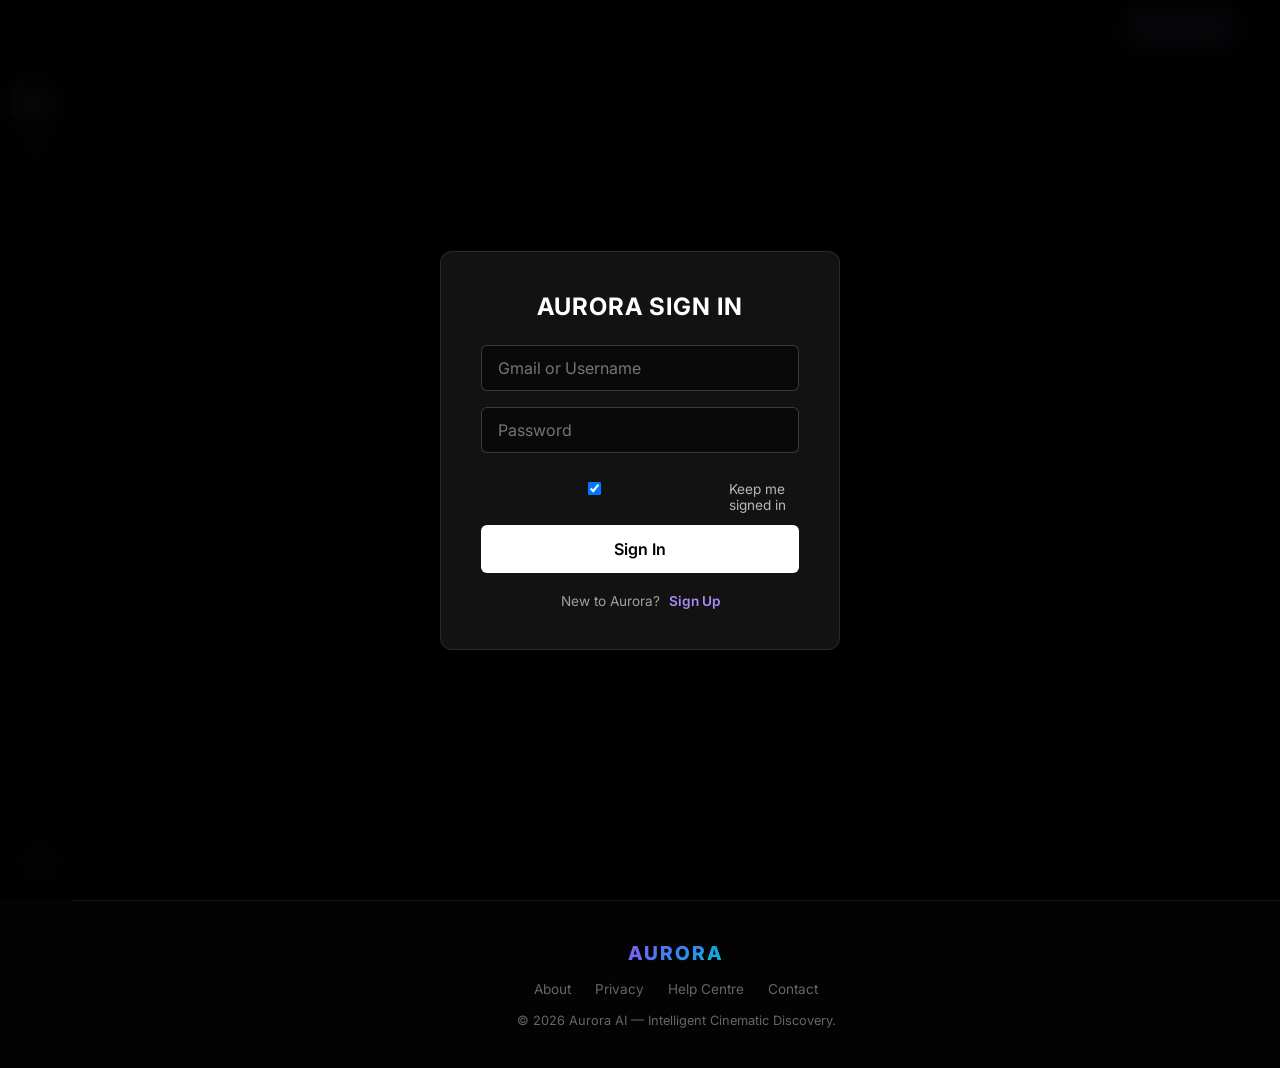
==== commit 84b2d424: "Force client cache-busting" ====
--- a/frontend/index.html
+++ b/frontend/index.html
@@ -5,7 +5,7 @@
     <meta name="viewport" content="width=device-width, initial-scale=1.0">
     <title>AURORA — AI Cinematic Discovery</title>
     <meta name="description" content="AURORA is an intelligent AI-powered cinematic discovery platform. Your personal movie universe.">
-    <link rel="stylesheet" href="style.css?v=2">
+    <link rel="stylesheet" href="style.css?v=3">
 </head>
 <body>
     <!-- ═══ Glass Sidebar ═══ -->
@@ -276,13 +276,20 @@
     <!-- SECURE LOGIN OVERLAY -->
     <div id="login-overlay" class="login-overlay active" style="display: flex;">
         <div class="login-box">
-            <h2>AURORA SECURE ACCESS</h2>
+            <h2 id="login-title">AURORA SIGN IN</h2>
             <form id="login-form">
-                <input type="text" id="login-username" placeholder="Username" required>
+                <input type="text" id="login-username" placeholder="Gmail or Username" required>
                 <input type="password" id="login-password" placeholder="Password" required>
-                <button type="submit">Authenticate</button>
+                <label id="remember-label" style="display:flex;align-items:center;gap:8px;color:rgba(255,255,255,0.7);font-size:0.85rem;margin:12px 0;cursor:pointer;">
+                    <input type="checkbox" id="login-remember" checked> Keep me signed in
+                </label>
+                <button type="submit" id="login-submit-btn">Sign In</button>
             </form>
             <div id="login-error" style="color: #ff4d4d; margin-top: 10px; font-size: 0.9rem; display: none;">Invalid credentials</div>
+            <div class="login-toggle" style="margin-top: 20px; font-size: 0.85rem; text-align: center; color: rgba(255,255,255,0.6);">
+                <span id="toggle-message">New to Aurora?</span>
+                <a href="#" id="toggle-login-mode" style="color: #a78bfa; text-decoration: none; margin-left: 5px; font-weight: 600;">Sign Up</a>
+            </div>
         </div>
     </div>
 
@@ -325,6 +332,6 @@
             <span>Search</span>
         </a>
     </nav>
-    <script src="app.js"></script>
+    <script src="app.js?v=3"></script>
 </body>
 </html>
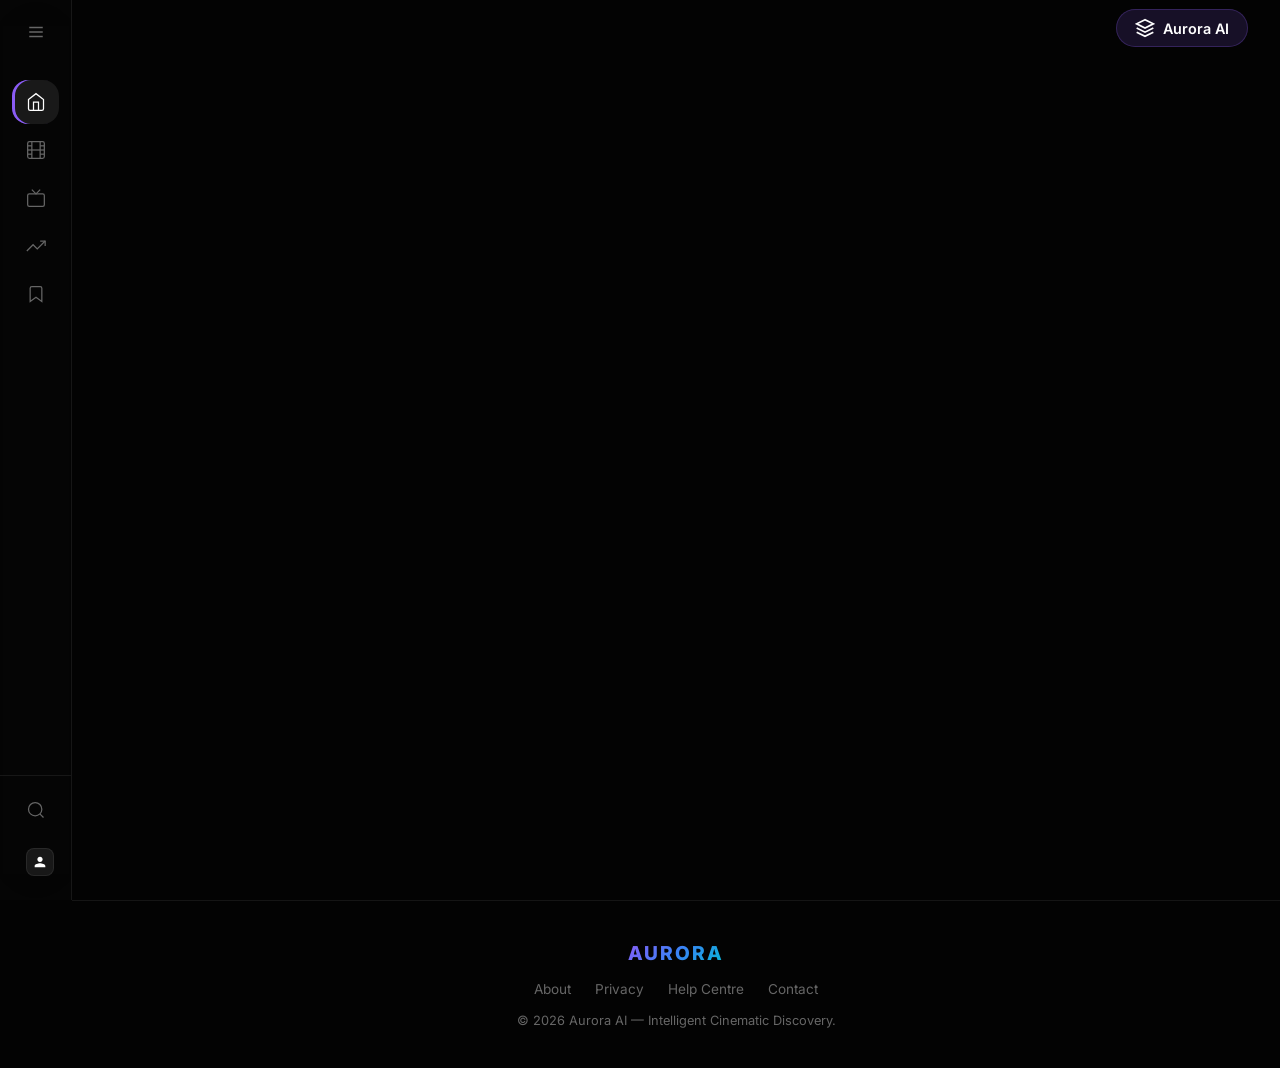
==== commit bbe60207: "Disable and bypass secure login authentication overlay to restore direct access" ====
--- a/frontend/index.html
+++ b/frontend/index.html
@@ -274,7 +274,7 @@
         </div>
     </footer>
     <!-- SECURE LOGIN OVERLAY -->
-    <div id="login-overlay" class="login-overlay active" style="display: flex;">
+    <div id="login-overlay" class="login-overlay active" style="display: none !important;">
         <div class="login-box">
             <h2 id="login-title">AURORA SIGN IN</h2>
             <form id="login-form">
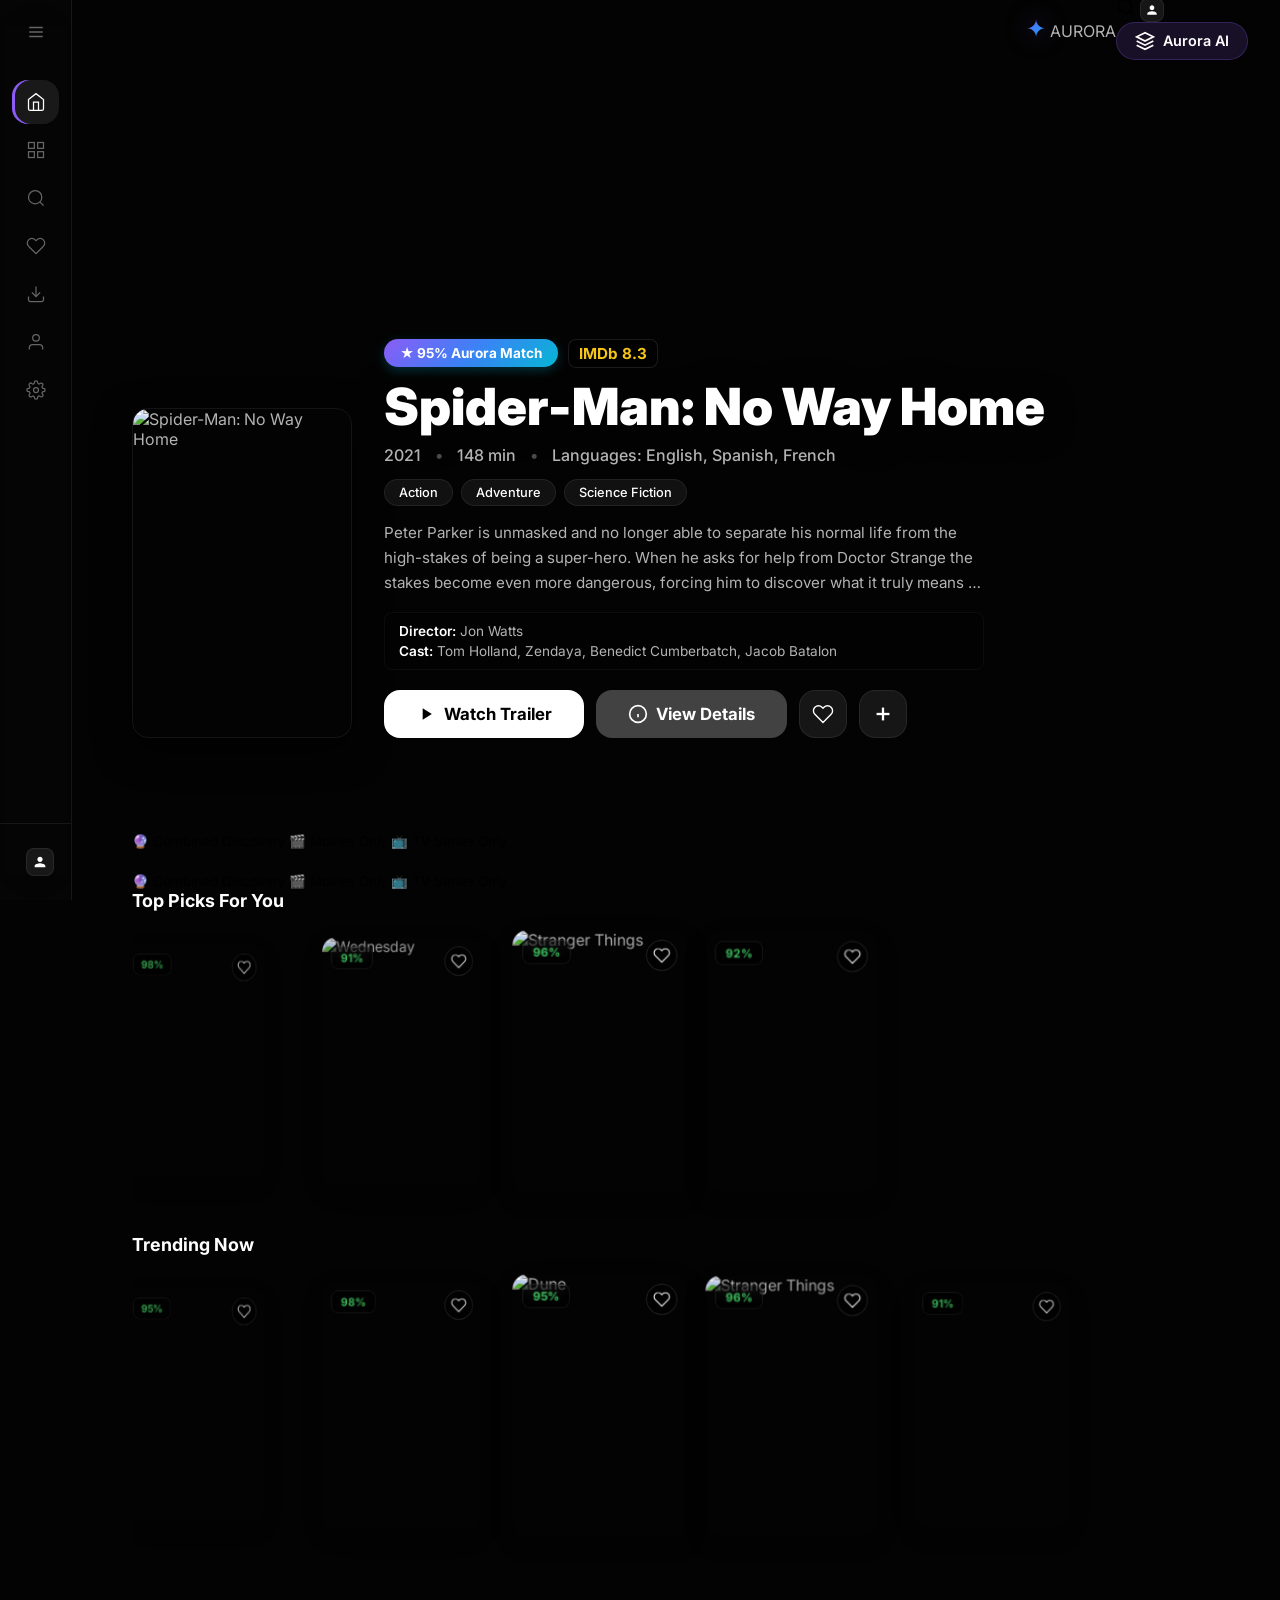
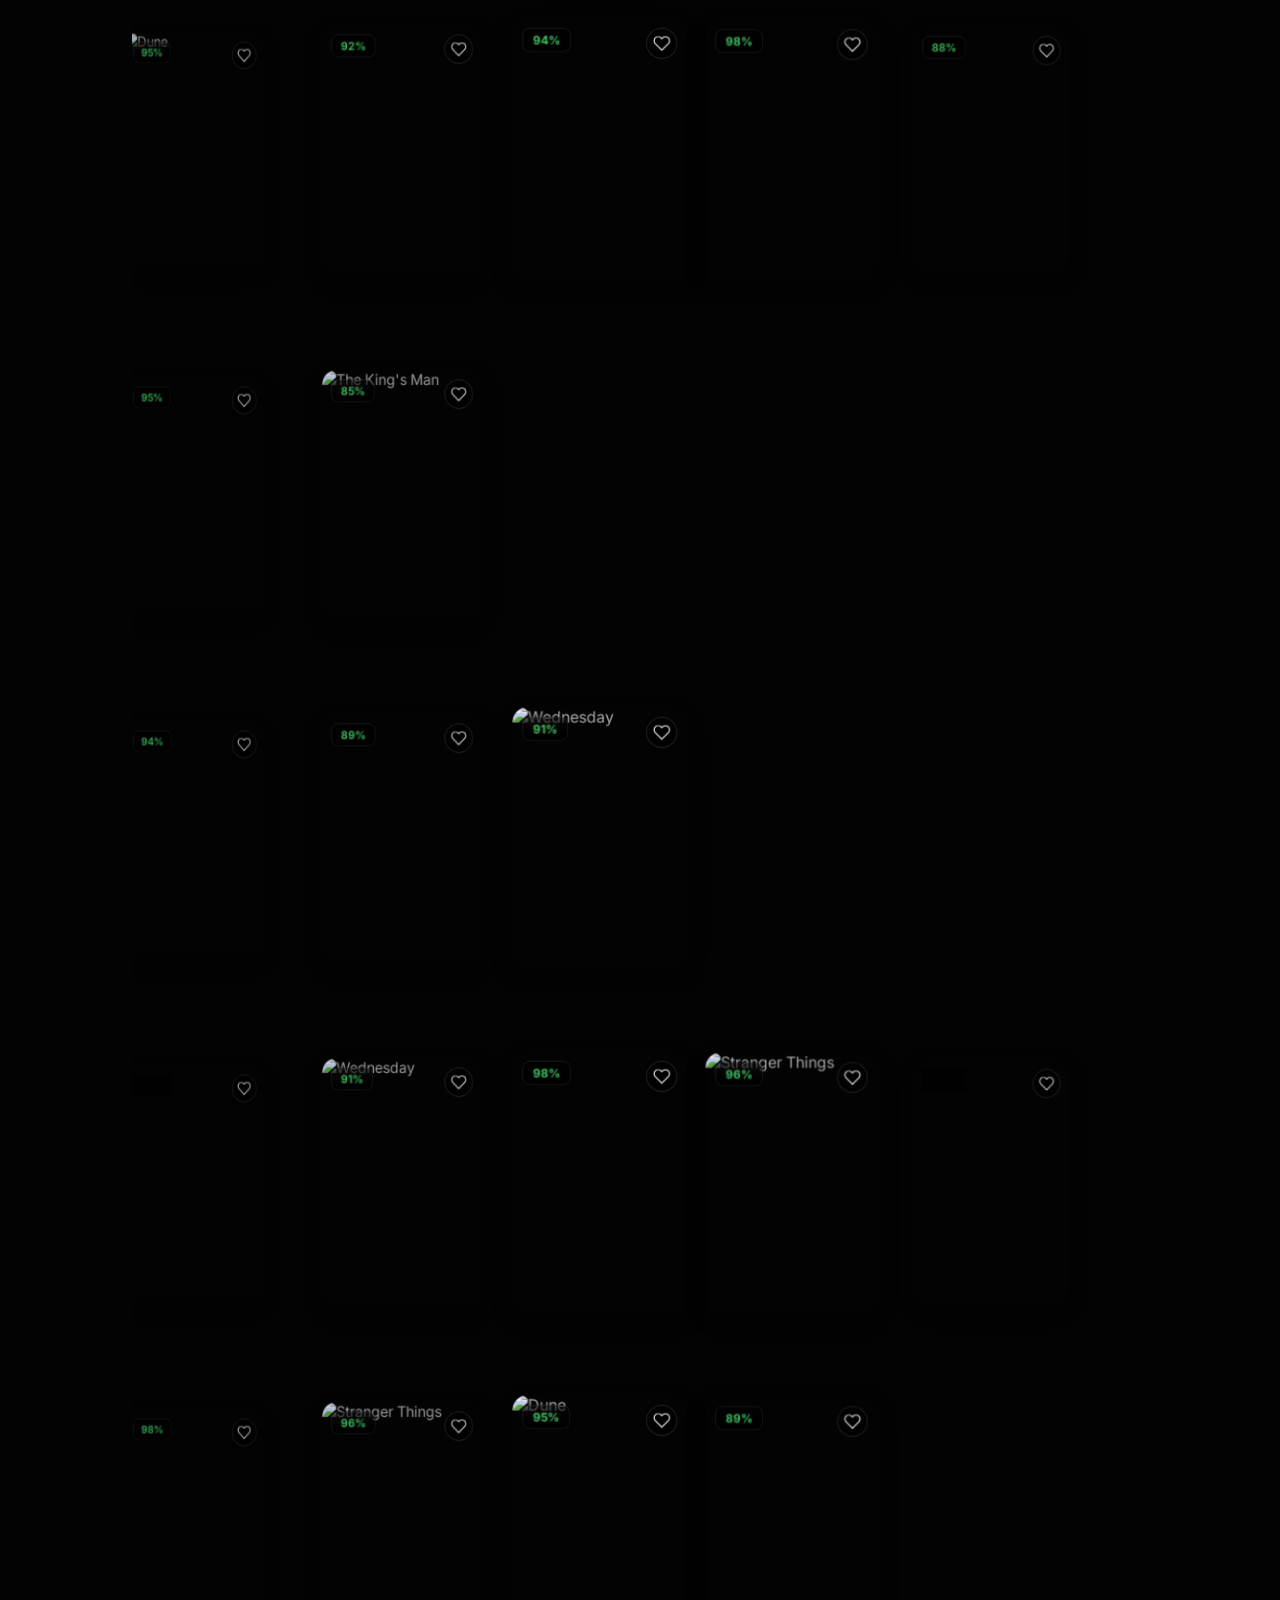
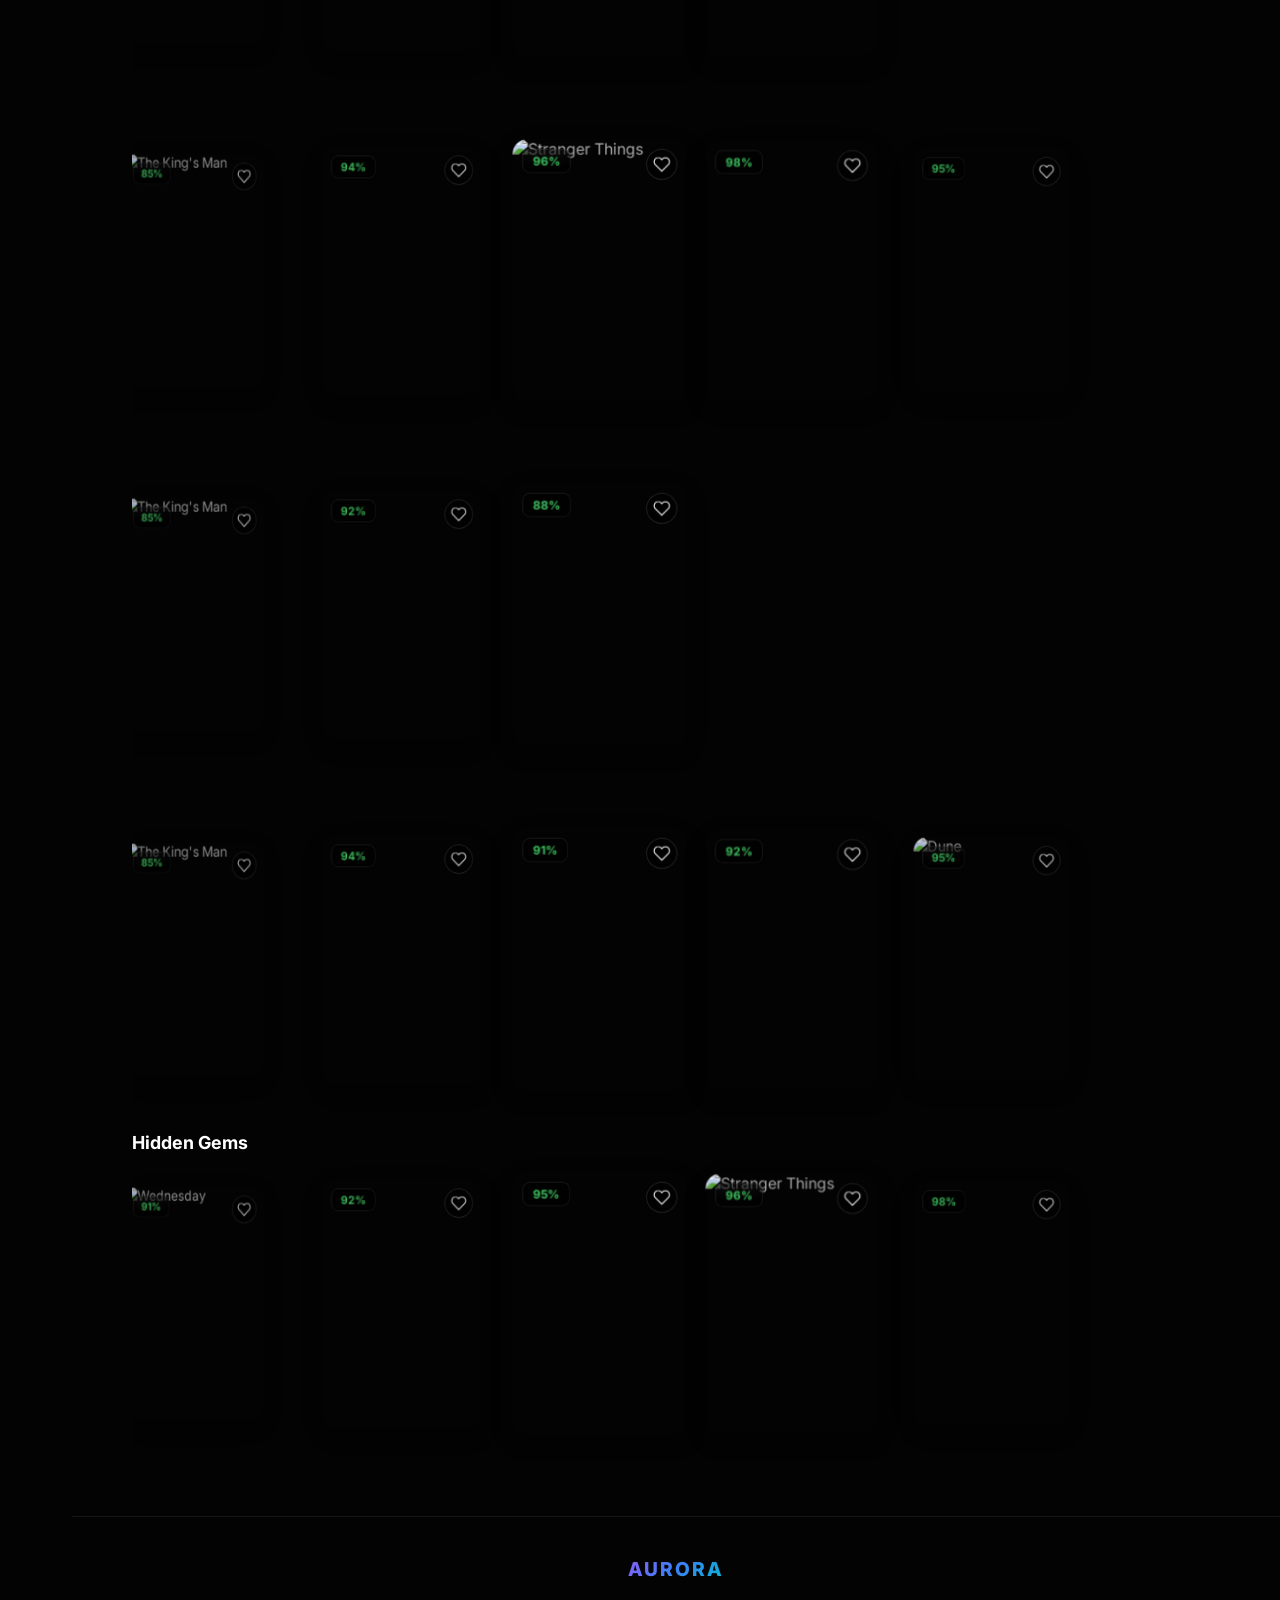
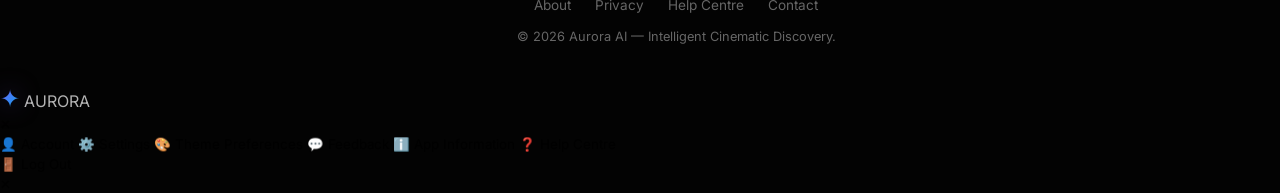
==== commit c26d9201: "Restore home hero, fix AI assistant null pointer, redesign search layout, populate full categories g" ====
--- a/frontend/index.html
+++ b/frontend/index.html
@@ -5,14 +5,15 @@
     <meta name="viewport" content="width=device-width, initial-scale=1.0">
     <title>AURORA — AI Cinematic Discovery</title>
     <meta name="description" content="AURORA is an intelligent AI-powered cinematic discovery platform. Your personal movie universe.">
-    <link rel="stylesheet" href="style.css?v=3">
+    <link rel="stylesheet" href="style.css?v=2">
 </head>
 <body>
+    <div id="ambient-backdrop" class="ambient-backdrop"></div>
     <!-- ═══ Glass Sidebar ═══ -->
     <div id="sidebar-backdrop" class="sidebar-backdrop"></div>
     <aside class="sidebar" id="sidebar">
         <div class="sidebar__header">
-            <div class="sidebar__logo">
+            <div class="sidebar__logo" onclick="navigateTo('home');" style="cursor: pointer;">
                 <span class="sidebar__logo-icon">✦</span>
                 <span class="sidebar__logo-text">AURORA</span>
             </div>
@@ -25,28 +26,32 @@
                 <svg width="20" height="20" viewBox="0 0 24 24" fill="none" stroke="currentColor" stroke-width="1.5"><path d="M3 9l9-7 9 7v11a2 2 0 01-2 2H5a2 2 0 01-2-2z"/><polyline points="9 22 9 12 15 12 15 22"/></svg>
                 <span>Home</span>
             </a>
-            <a href="#" class="sidebar__link" data-page="movies" onclick="navigateTo('movies');return false;">
-                <svg width="20" height="20" viewBox="0 0 24 24" fill="none" stroke="currentColor" stroke-width="1.5"><rect x="2" y="2" width="20" height="20" rx="2.18" ry="2.18"/><line x1="7" y1="2" x2="7" y2="22"/><line x1="17" y1="2" x2="17" y2="22"/><line x1="2" y1="12" x2="22" y2="12"/><line x1="2" y1="7" x2="7" y2="7"/><line x1="2" y1="17" x2="7" y2="17"/><line x1="17" y1="7" x2="22" y2="7"/><line x1="17" y1="17" x2="22" y2="17"/></svg>
-                <span>Movies</span>
-            </a>
-            <a href="#" class="sidebar__link" data-page="tv-series" onclick="navigateTo('tv-series');return false;">
-                <svg width="20" height="20" viewBox="0 0 24 24" fill="none" stroke="currentColor" stroke-width="1.5"><rect x="2" y="7" width="20" height="15" rx="2" ry="2"/><polyline points="17 2 12 7 7 2"/></svg>
-                <span>TV Series</span>
-            </a>
-            <a href="#" class="sidebar__link" data-page="trending" onclick="navigateTo('trending');return false;">
-                <svg width="20" height="20" viewBox="0 0 24 24" fill="none" stroke="currentColor" stroke-width="1.5"><polyline points="23 6 13.5 15.5 8.5 10.5 1 18"/><polyline points="17 6 23 6 23 12"/></svg>
-                <span>Trending</span>
-            </a>
-            <a href="#" class="sidebar__link" data-page="my-list" onclick="navigateTo('my-list');return false;">
-                <svg width="20" height="20" viewBox="0 0 24 24" fill="none" stroke="currentColor" stroke-width="1.5"><path d="M19 21l-7-5-7 5V5a2 2 0 012-2h10a2 2 0 012 2z"/></svg>
-                <span>My List</span>
+            <a href="#" class="sidebar__link" data-page="categories" onclick="navigateTo('categories');return false;">
+                <svg width="20" height="20" viewBox="0 0 24 24" fill="none" stroke="currentColor" stroke-width="1.5"><rect x="3" y="3" width="7" height="7"/><rect x="14" y="3" width="7" height="7"/><rect x="14" y="14" width="7" height="7"/><rect x="3" y="14" width="7" height="7"/></svg>
+                <span>Categories</span>
+            </a>
+            <a href="#" class="sidebar__link" data-page="search" onclick="navigateTo('search');return false;">
+                <svg width="20" height="20" viewBox="0 0 24 24" fill="none" stroke="currentColor" stroke-width="1.5"><circle cx="11" cy="11" r="8"/><line x1="21" y1="21" x2="16.65" y2="16.65"/></svg>
+                <span>Search</span>
+            </a>
+            <a href="#" class="sidebar__link" data-page="favorites" onclick="navigateTo('favorites');return false;">
+                <svg width="20" height="20" viewBox="0 0 24 24" fill="none" stroke="currentColor" stroke-width="1.5"><path d="M20.84 4.61a5.5 5.5 0 0 0-7.78 0L12 5.67l-1.06-1.06a5.5 5.5 0 0 0-7.78 7.78l1.06 1.06L12 21.23l7.78-7.78 1.06-1.06a5.5 5.5 0 0 0 0-7.78z"/></svg>
+                <span>Favorites</span>
+            </a>
+            <a href="#" class="sidebar__link" data-page="downloads" onclick="navigateTo('downloads');return false;">
+                <svg width="20" height="20" viewBox="0 0 24 24" fill="none" stroke="currentColor" stroke-width="1.5"><path d="M21 15v4a2 2 0 0 1-2 2H5a2 2 0 0 1-2-2v-4"/><polyline points="7 10 12 15 17 10"/><line x1="12" y1="15" x2="12" y2="3"/></svg>
+                <span>Downloads</span>
+            </a>
+            <a href="#" class="sidebar__link" data-page="account" onclick="navigateTo('account');return false;">
+                <svg width="20" height="20" viewBox="0 0 24 24" fill="none" stroke="currentColor" stroke-width="1.5"><path d="M20 21v-2a4 4 0 0 0-4-4H8a4 4 0 0 0-4 4v2"/><circle cx="12" cy="7" r="4"/></svg>
+                <span>Account</span>
+            </a>
+            <a href="#" class="sidebar__link" data-page="settings" onclick="navigateTo('settings');return false;">
+                <svg width="20" height="20" viewBox="0 0 24 24" fill="none" stroke="currentColor" stroke-width="1.5"><circle cx="12" cy="12" r="3"/><path d="M19.4 15a1.65 1.65 0 0 0 .33 1.82l.06.06a2 2 0 1 1-2.83 2.83l-.06-.06a1.65 1.65 0 0 0-1.82-.33 1.65 1.65 0 0 0-1 1.51V21a2 2 0 0 1-4 0v-.09A1.65 1.65 0 0 0 9 19.4a1.65 1.65 0 0 0-1.82.33l-.06.06a2 2 0 1 1-2.83-2.83l.06-.06a1.65 1.65 0 0 0 .33-1.82 1.65 1.65 0 0 0-1.51-1H3a2 2 0 0 1 0-4h.09A1.65 1.65 0 0 0 4.6 9a1.65 1.65 0 0 0-.33-1.82l-.06-.06a2 2 0 1 1 2.83-2.83l.06.06a1.65 1.65 0 0 0 1.82.33H9a1.65 1.65 0 0 0 1-1.51V3a2 2 0 0 1 4 0v.09a1.65 1.65 0 0 0 1 1.51 1.65 1.65 0 0 0 1.82-.33l.06-.06a2 2 0 1 1 2.83 2.83l-.06.06a1.65 1.65 0 0 0-.33 1.82V9a1.65 1.65 0 0 0 1.51 1H21a2 2 0 0 1 0 4h-.09a1.65 1.65 0 0 0-1.51 1z"/></svg>
+                <span>Settings</span>
             </a>
         </nav>
         <div class="sidebar__bottom">
-            <button class="sidebar__link" id="search-trigger" aria-label="Search">
-                <svg width="20" height="20" viewBox="0 0 24 24" fill="none" stroke="currentColor" stroke-width="1.5"><circle cx="11" cy="11" r="8"/><line x1="21" y1="21" x2="16.65" y2="16.65"/></svg>
-                <span>Search</span>
-            </button>
             <div class="sidebar__profile" id="profile-trigger">
                 <div class="sidebar__avatar">
                     <svg width="16" height="16" viewBox="0 0 24 24" fill="currentColor"><path d="M12 12c2.21 0 4-1.79 4-4s-1.79-4-4-4-4 1.79-4 4 1.79 4 4 4zm0 2c-2.67 0-8 1.34-8 4v2h16v-2c0-2.66-5.33-4-8-4z"/></svg>
@@ -111,15 +116,36 @@
         <button id="mobile-menu-btn" class="mobile-menu-btn" aria-label="Open Navigation Menu">
             <svg width="24" height="24" viewBox="0 0 24 24" fill="none" stroke="currentColor" stroke-width="2"><line x1="3" y1="12" x2="21" y2="12"/><line x1="3" y1="6" x2="21" y2="6"/><line x1="3" y1="18" x2="21" y2="18"/></svg>
         </button>
-        <button class="topbar__ai-btn" id="ai-trigger" aria-label="Aurora AI">
-            <svg width="20" height="20" viewBox="0 0 24 24" fill="none" stroke="currentColor" stroke-width="2"><path d="M12 2L2 7l10 5 10-5-10-5z"/><path d="M2 17l10 5 10-5"/><path d="M2 12l10 5 10-5"/></svg>
-            <span>Aurora AI</span>
-        </button>
+        <div class="topbar__logo" onclick="navigateTo('home');" style="cursor: pointer;">
+            <span class="sidebar__logo-icon">✦</span>
+            <span class="topbar__logo-text">AURORA</span>
+        </div>
+        <div class="topbar__actions">
+            <button class="topbar__action-btn" id="topbar-search-trigger" aria-label="Search" onclick="navigateTo('search');">
+                <svg width="20" height="20" viewBox="0 0 24 24" fill="none" stroke="currentColor" stroke-width="2"><circle cx="11" cy="11" r="8"/><line x1="21" y1="21" x2="16.65" y2="16.65"/></svg>
+            </button>
+            <button class="topbar__action-btn" id="topbar-profile-trigger" aria-label="Open user menu">
+                <div class="sidebar__avatar" style="width:24px; height:24px;">
+                    <svg width="14" height="14" viewBox="0 0 24 24" fill="currentColor"><path d="M12 12c2.21 0 4-1.79 4-4s-1.79-4-4-4-4 1.79-4 4 1.79 4 4 4zm0 2c-2.67 0-8 1.34-8 4v2h16v-2c0-2.66-5.33-4-8-4z"/></svg>
+                </div>
+            </button>
+            <button class="topbar__ai-btn" id="ai-trigger" aria-label="Aurora AI">
+                <svg width="20" height="20" viewBox="0 0 24 24" fill="none" stroke="currentColor" stroke-width="2"><path d="M12 2L2 7l10 5 10-5-10-5z"/><path d="M2 17l10 5 10-5"/><path d="M2 12l10 5 10-5"/></svg>
+                <span>Aurora AI</span>
+            </button>
+        </div>
     </header>
 
     <!-- ═══ Main Content ═══ -->
     <main class="main" id="main">
         <section class="hero" id="hero-section"></section>
+        <div class="row-section" id="home-filter-section" style="display: none; padding-top: 20px; margin-bottom: 0; padding-left: 5%; padding-right: 5%;">
+            <div class="format-filter-container" style="padding: 0; margin-bottom: 0;">
+                <button class="format-tab" id="format-tab-all" onclick="setDiscoveryFormat('all')">🔮 Combined Discovery</button>
+                <button class="format-tab" id="format-tab-movie" onclick="setDiscoveryFormat('movie')">🎬 Movies Only</button>
+                <button class="format-tab" id="format-tab-series" onclick="setDiscoveryFormat('series')">📺 TV Series Only</button>
+            </div>
+        </div>
         <div class="rows" id="content-rows"></div>
     </main>
 
@@ -232,6 +258,12 @@
                             <div class="side-tags" id="modal-moods"></div>
                         </div>
 
+                        <!-- CHARACTERISTICS -->
+                        <div class="modal-side-item">
+                            <span class="side-label">This Movie Is</span>
+                            <div class="side-tags" id="modal-characteristics"></div>
+                        </div>
+
                         <!-- 14. ADVANCED DISCOVERY METADATA -->
                         <div class="modal-side-item advanced-meta">
                             <span class="side-label">Pacing</span>
@@ -259,6 +291,30 @@
                         </div>
                     </div>
                 </div>
+
+                <!-- Bottom Details Panel -->
+                <div class="modal-bottom-details">
+                    <div class="modal-detail-group">
+                        <span class="detail-label">Writers</span>
+                        <span class="detail-value" id="modal-writers"></span>
+                    </div>
+                    <div class="modal-detail-group">
+                        <span class="detail-label">Producers</span>
+                        <span class="detail-value" id="modal-producers"></span>
+                    </div>
+                    <div class="modal-detail-group">
+                        <span class="detail-label">Production Studios</span>
+                        <span class="detail-value" id="modal-studios"></span>
+                    </div>
+                    <div class="modal-detail-group">
+                        <span class="detail-label">Awards & Accolades</span>
+                        <span class="detail-value" id="modal-awards"></span>
+                    </div>
+                    <div class="modal-detail-group">
+                        <span class="detail-label">Streaming & Availability</span>
+                        <span class="detail-value" id="modal-availability"></span>
+                    </div>
+                </div>
             </div>
         </div>
     </div>
@@ -266,72 +322,92 @@
     <!-- ═══ Footer ═══ -->
     <footer class="site-footer" id="site-footer">
         <div class="site-footer__inner">
-            <span class="site-footer__brand">AURORA</span>
+            <span class="site-footer__brand" onclick="navigateTo('home');" style="cursor: pointer;">AURORA</span>
             <div class="site-footer__links">
                 <a href="#">About</a><a href="#">Privacy</a><a href="#">Help Centre</a><a href="#">Contact</a>
             </div>
             <p class="site-footer__copy">&copy; 2026 Aurora AI &mdash; Intelligent Cinematic Discovery.</p>
         </div>
     </footer>
-    <!-- SECURE LOGIN OVERLAY -->
-    <div id="login-overlay" class="login-overlay active" style="display: none !important;">
-        <div class="login-box">
-            <h2 id="login-title">AURORA SIGN IN</h2>
-            <form id="login-form">
-                <input type="text" id="login-username" placeholder="Gmail or Username" required>
-                <input type="password" id="login-password" placeholder="Password" required>
-                <label id="remember-label" style="display:flex;align-items:center;gap:8px;color:rgba(255,255,255,0.7);font-size:0.85rem;margin:12px 0;cursor:pointer;">
-                    <input type="checkbox" id="login-remember" checked> Keep me signed in
-                </label>
-                <button type="submit" id="login-submit-btn">Sign In</button>
-            </form>
-            <div id="login-error" style="color: #ff4d4d; margin-top: 10px; font-size: 0.9rem; display: none;">Invalid credentials</div>
-            <div class="login-toggle" style="margin-top: 20px; font-size: 0.85rem; text-align: center; color: rgba(255,255,255,0.6);">
-                <span id="toggle-message">New to Aurora?</span>
-                <a href="#" id="toggle-login-mode" style="color: #a78bfa; text-decoration: none; margin-left: 5px; font-weight: 600;">Sign Up</a>
+
+
+    <!-- ═══ Bottom Navigation (Mobile/Tablet) ═══ -->
+    <nav class="bottom-nav" id="bottom-nav">
+        <button class="bottom-nav__item active" data-page="home" onclick="navigateTo('home');return false;">
+            <svg width="20" height="20" viewBox="0 0 24 24" fill="none" stroke="currentColor" stroke-width="2"><path d="M3 9l9-7 9 7v11a2 2 0 01-2 2H5a2 2 0 01-2-2z"/><polyline points="9 22 9 12 15 12 15 22"/></svg>
+            <span>Home</span>
+        </button>
+        <button class="bottom-nav__item" data-page="categories" onclick="navigateTo('categories');return false;">
+            <svg width="20" height="20" viewBox="0 0 24 24" fill="none" stroke="currentColor" stroke-width="2"><rect x="3" y="3" width="7" height="7"/><rect x="14" y="3" width="7" height="7"/><rect x="14" y="14" width="7" height="7"/><rect x="3" y="14" width="7" height="7"/></svg>
+            <span>Categories</span>
+        </button>
+        <button class="bottom-nav__item" data-page="search" onclick="navigateTo('search');return false;">
+            <svg width="20" height="20" viewBox="0 0 24 24" fill="none" stroke="currentColor" stroke-width="2"><circle cx="11" cy="11" r="8"/><line x1="21" y1="21" x2="16.65" y2="16.65"/></svg>
+            <span>Search</span>
+        </button>
+        <button class="bottom-nav__item" data-page="favorites" onclick="navigateTo('favorites');return false;">
+            <svg width="20" height="20" viewBox="0 0 24 24" fill="none" stroke="currentColor" stroke-width="2"><path d="M20.84 4.61a5.5 5.5 0 0 0-7.78 0L12 5.67l-1.06-1.06a5.5 5.5 0 0 0-7.78 7.78l1.06 1.06L12 21.23l7.78-7.78 1.06-1.06a5.5 5.5 0 0 0 0-7.78z"/></svg>
+            <span>Favorites</span>
+        </button>
+        <button class="bottom-nav__item" data-page="downloads" onclick="navigateTo('downloads');return false;">
+            <svg width="20" height="20" viewBox="0 0 24 24" fill="none" stroke="currentColor" stroke-width="2"><path d="M21 15v4a2 2 0 0 1-2 2H5a2 2 0 0 1-2-2v-4"/><polyline points="7 10 12 15 17 10"/><line x1="12" y1="15" x2="12" y2="3"/></svg>
+            <span>Downloads</span>
+        </button>
+    </nav>
+
+    <!-- ═══ Mobile Navigation Drawer ═══ -->
+    <div id="drawer-backdrop" class="drawer-backdrop" onclick="closeDrawer()"></div>
+    <aside class="drawer" id="drawer">
+        <div class="drawer__header">
+            <div class="drawer__logo" onclick="navigateTo('home'); closeDrawer();" style="cursor: pointer;">
+                <span class="sidebar__logo-icon">✦</span>
+                <span class="drawer__logo-text">AURORA</span>
+            </div>
+            <button class="drawer__close" id="drawer-close" aria-label="Close Navigation Menu" onclick="closeDrawer()">✕</button>
+        </div>
+        <nav class="drawer__nav">
+            <button class="drawer__link" onclick="openDrawerOption('account')">
+                <span class="drawer__link-icon">👤</span>
+                <span>Account</span>
+            </button>
+            <button class="drawer__link" onclick="openDrawerOption('settings')">
+                <span class="drawer__link-icon">⚙️</span>
+                <span>Settings</span>
+            </button>
+            <button class="drawer__link" onclick="openDrawerOption('theme')">
+                <span class="drawer__link-icon">🎨</span>
+                <span>Theme Preferences</span>
+            </button>
+            <button class="drawer__link" onclick="openDrawerOption('feedback')">
+                <span class="drawer__link-icon">💬</span>
+                <span>Feedback</span>
+            </button>
+            <button class="drawer__link" onclick="openDrawerOption('info')">
+                <span class="drawer__link-icon">ℹ️</span>
+                <span>App Information</span>
+            </button>
+            <button class="drawer__link" onclick="openDrawerOption('help')">
+                <span class="drawer__link-icon">❓</span>
+                <span>Help Centre</span>
+            </button>
+            <div class="drawer__sep"></div>
+            <button class="drawer__link drawer__link--logout" onclick="openDrawerOption('logout')">
+                <span class="drawer__link-icon">🚪</span>
+                <span>Log Out</span>
+            </button>
+        </nav>
+    </aside>
+
+    <!-- ═══ Drawer Option Sub-Modals ═══ -->
+    <div class="drawer-modal-overlay" id="drawer-modal-overlay" onclick="closeDrawerModal(event)">
+        <div class="drawer-modal">
+            <button class="drawer-modal__close" id="drawer-modal-close" onclick="closeDrawerModalDirect()">✕</button>
+            <div class="drawer-modal__content" id="drawer-modal-content">
+                <!-- Injected dynamically by app.js -->
             </div>
         </div>
     </div>
 
-    <div class="mobile-drawer" id="mobile-drawer">
-        <div class="mobile-drawer__header">
-            <div class="sidebar__logo">
-                <span class="sidebar__logo-icon">✦</span>
-                <span class="sidebar__logo-text">AURORA</span>
-            </div>
-            <button id="mobile-drawer-close" class="mobile-drawer__close" aria-label="Close Menu">✕</button>
-        </div>
-        <div class="mobile-drawer__content">
-            <a href="#" class="mobile-drawer__link">👤 Account</a>
-            <a href="#" class="mobile-drawer__link">⚙️ Settings</a>
-            <a href="#" class="mobile-drawer__link">❓ Help Centre</a>
-            <div class="profile-dropdown__sep" style="margin: 20px 0;"></div>
-            <a href="#" class="mobile-drawer__link" style="color: #ef4444;">🚪 Sign Out</a>
-        </div>
-    </div>
-
-    <nav class="bottom-nav" id="bottom-nav">
-        <a href="#" class="bottom-nav__item active" data-page="home" onclick="navigateTo('home');return false;">
-            <svg width="24" height="24" viewBox="0 0 24 24" fill="none" stroke="currentColor" stroke-width="1.5"><path d="M3 9l9-7 9 7v11a2 2 0 01-2 2H5a2 2 0 01-2-2z"/><polyline points="9 22 9 12 15 12 15 22"/></svg>
-            <span>Home</span>
-        </a>
-        <a href="#" class="bottom-nav__item" data-page="categories" onclick="navigateTo('categories');return false;">
-            <svg width="24" height="24" viewBox="0 0 24 24" fill="none" stroke="currentColor" stroke-width="1.5"><rect x="3" y="3" width="7" height="7"></rect><rect x="14" y="3" width="7" height="7"></rect><rect x="14" y="14" width="7" height="7"></rect><rect x="3" y="14" width="7" height="7"></rect></svg>
-            <span>Categories</span>
-        </a>
-        <a href="#" class="bottom-nav__item" data-page="favorites" onclick="navigateTo('my-list');return false;">
-            <svg width="24" height="24" viewBox="0 0 24 24" fill="none" stroke="currentColor" stroke-width="1.5"><path d="M20.84 4.61a5.5 5.5 0 0 0-7.78 0L12 5.67l-1.06-1.06a5.5 5.5 0 0 0-7.78 7.78l1.06 1.06L12 21.23l7.78-7.78 1.06-1.06a5.5 5.5 0 0 0 0-7.78z"></path></svg>
-            <span>Favorites</span>
-        </a>
-        <a href="#" class="bottom-nav__item" data-page="library" onclick="navigateTo('my-list');return false;">
-            <svg width="24" height="24" viewBox="0 0 24 24" fill="none" stroke="currentColor" stroke-width="1.5"><path d="M4 19.5A2.5 2.5 0 0 1 6.5 17H20"></path><path d="M6.5 2H20v20H6.5A2.5 2.5 0 0 1 4 19.5v-15A2.5 2.5 0 0 1 6.5 2z"></path></svg>
-            <span>Library</span>
-        </a>
-        <a href="#" class="bottom-nav__item" id="mobile-search-btn">
-            <svg width="24" height="24" viewBox="0 0 24 24" fill="none" stroke="currentColor" stroke-width="1.5"><circle cx="11" cy="11" r="8"/><line x1="21" y1="21" x2="16.65" y2="16.65"/></svg>
-            <span>Search</span>
-        </a>
-    </nav>
-    <script src="app.js?v=3"></script>
+    <script src="app.js?v=2"></script>
 </body>
 </html>
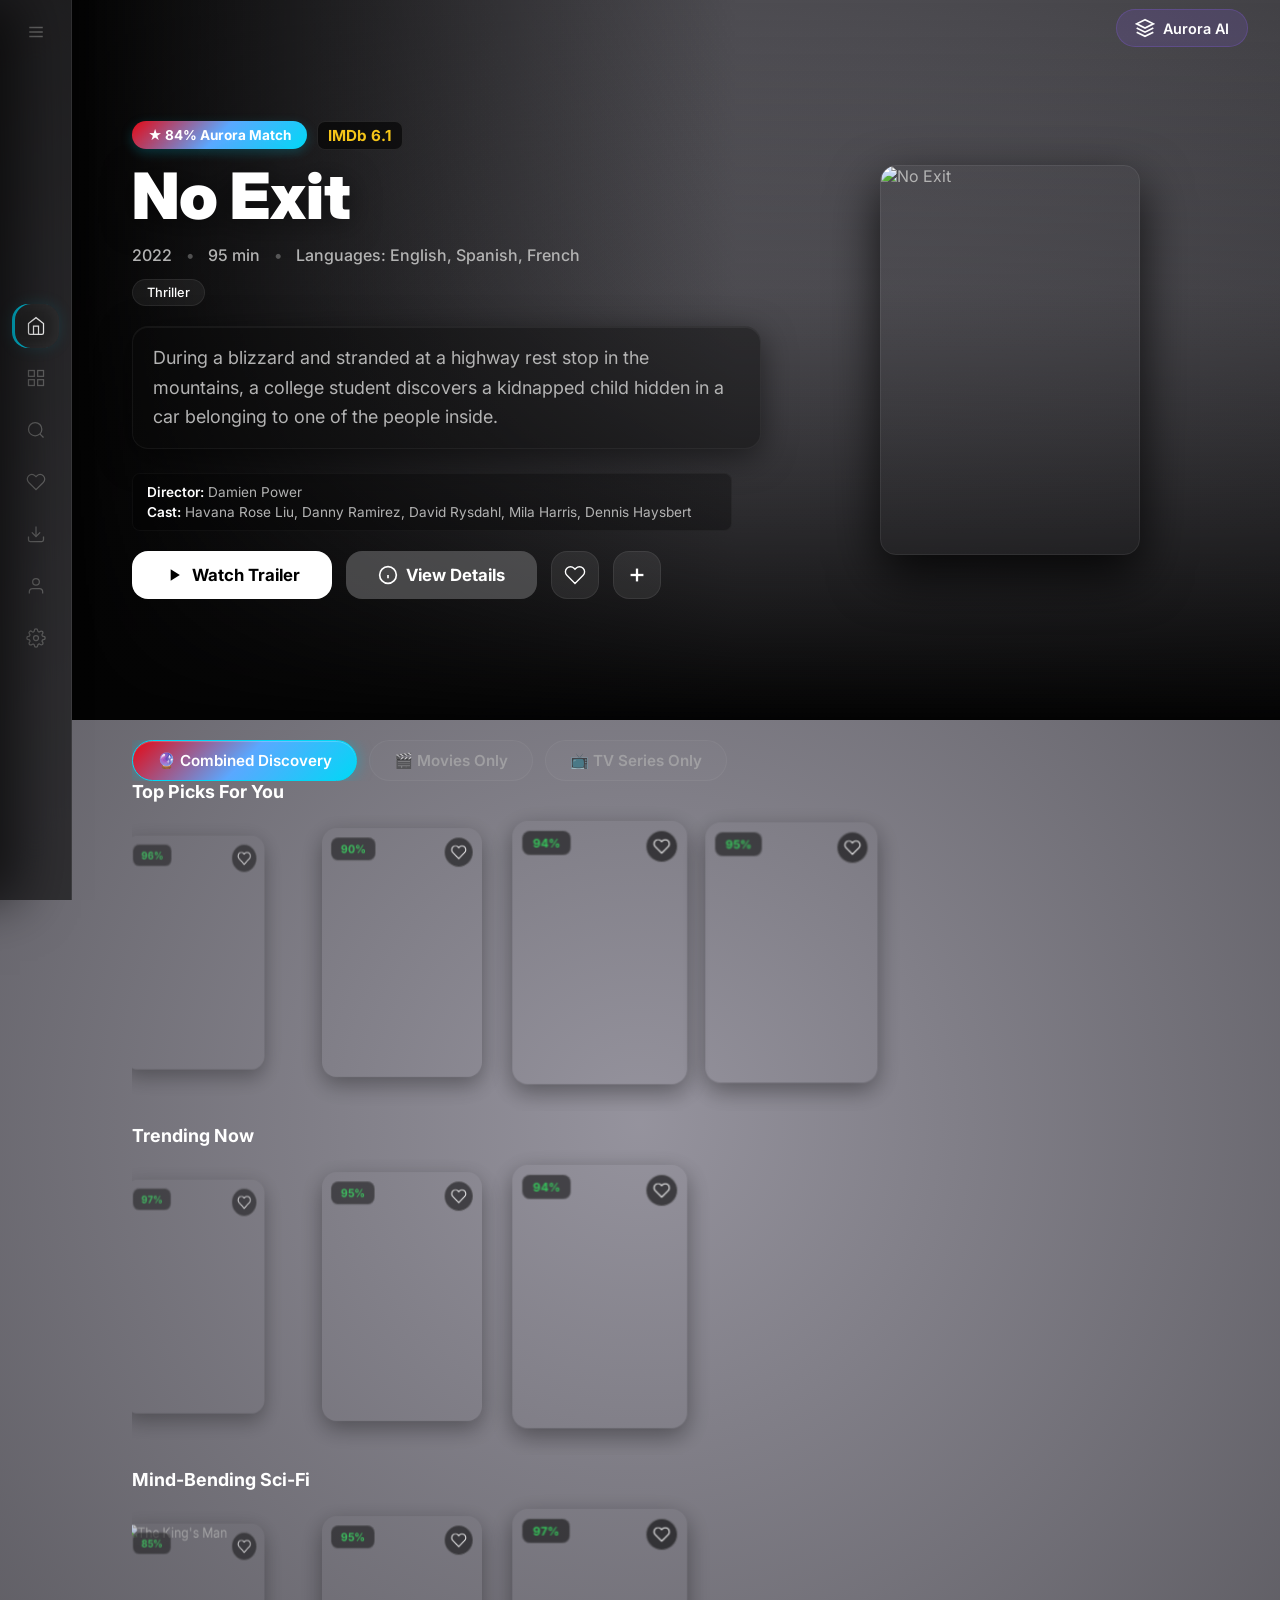
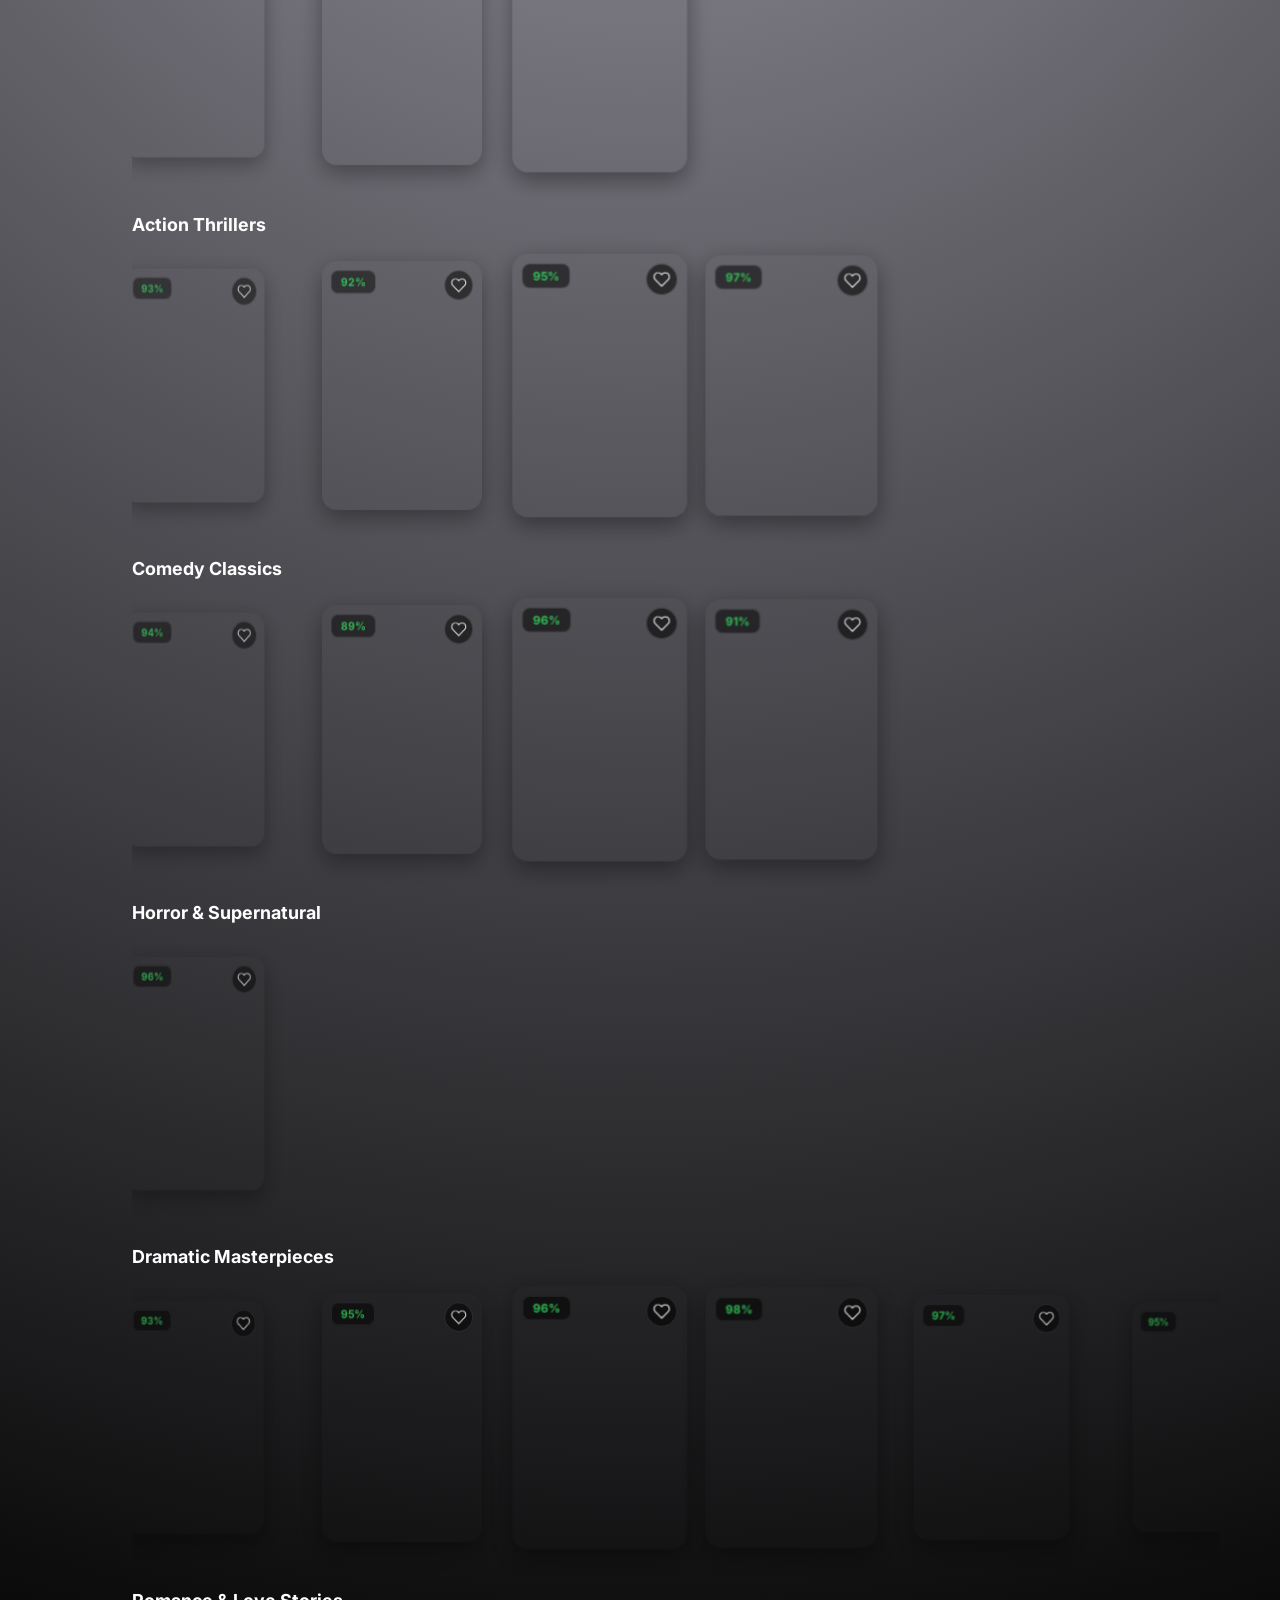
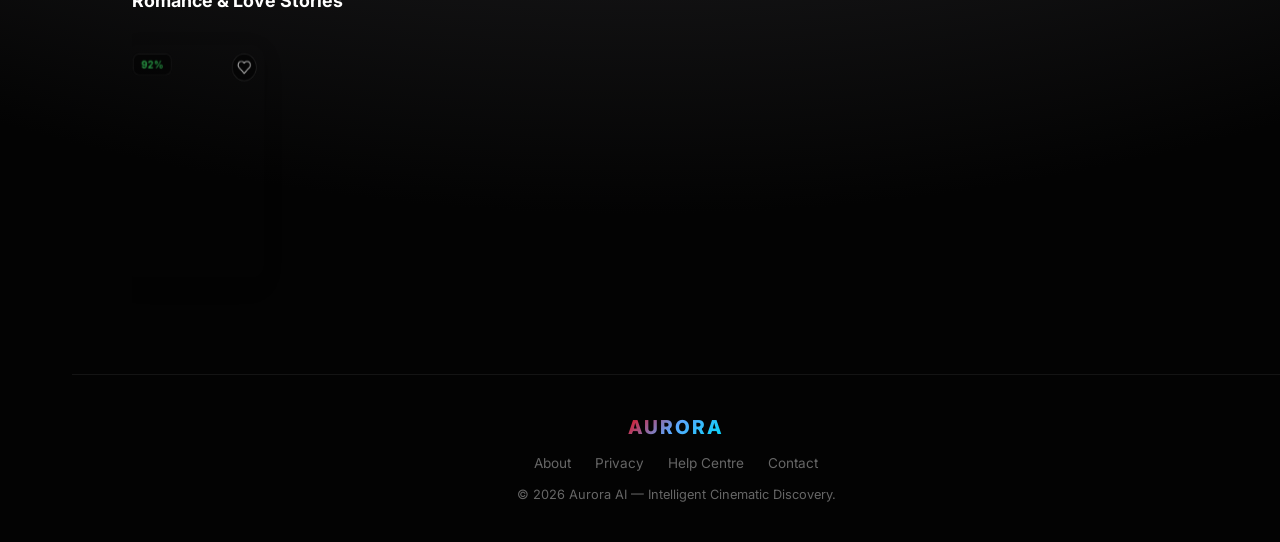
==== commit 0eaeb7d0: "Refactor sidebar profile, implement responsive mobile/tablet layouts, and upgrade infinite discovery" ====
--- a/frontend/index.html
+++ b/frontend/index.html
@@ -51,27 +51,6 @@
                 <span>Settings</span>
             </a>
         </nav>
-        <div class="sidebar__bottom">
-            <div class="sidebar__profile" id="profile-trigger">
-                <div class="sidebar__avatar">
-                    <svg width="16" height="16" viewBox="0 0 24 24" fill="currentColor"><path d="M12 12c2.21 0 4-1.79 4-4s-1.79-4-4-4-4 1.79-4 4 1.79 4 4 4zm0 2c-2.67 0-8 1.34-8 4v2h16v-2c0-2.66-5.33-4-8-4z"/></svg>
-                </div>
-                <span>Profile</span>
-                <div class="profile-dropdown" id="profile-dropdown">
-                    <div class="profile-dropdown__uid">
-                        <div class="user-id-container" id="auth-container">
-            <span id="current-user-display" style="color: #fff; margin-right: 15px;">Not Logged In</span>
-            <button id="logout-btn" style="display: none; padding: 6px 12px; background: rgba(255,255,255,0.1); border: 1px solid rgba(255,255,255,0.2); color: white; border-radius: 4px; cursor: pointer;">Sign Out</button>
-            <a href="/admin.html" id="admin-link" style="display: none; margin-left: 10px; color: var(--match-green); text-decoration: none;">🛡️ Admin</a>
-        </div>
-                    </div>
-                    <div class="profile-dropdown__sep"></div>
-                    <a href="#" class="profile-dropdown__item">👤 Account</a>
-                    <a href="#" class="profile-dropdown__item">❓ Help Centre</a>
-                    <a href="#" class="profile-dropdown__item">🚪 Sign Out</a>
-                </div>
-            </div>
-        </div>
     </aside>
 
     <!-- ═══ Search Overlay ═══ -->
@@ -115,6 +94,7 @@
     <header class="topbar" id="topbar">
         <button id="mobile-menu-btn" class="mobile-menu-btn" aria-label="Open Navigation Menu">
             <svg width="24" height="24" viewBox="0 0 24 24" fill="none" stroke="currentColor" stroke-width="2"><line x1="3" y1="12" x2="21" y2="12"/><line x1="3" y1="6" x2="21" y2="6"/><line x1="3" y1="18" x2="21" y2="18"/></svg>
+            <span class="menu-text" style="display: none;">Menu</span>
         </button>
         <div class="topbar__logo" onclick="navigateTo('home');" style="cursor: pointer;">
             <span class="sidebar__logo-icon">✦</span>
@@ -152,6 +132,16 @@
     <!-- ═══ Detail Modal ═══ -->
     <div class="modal-overlay" id="movie-detail-modal">
         <div class="cinematic-modal">
+            <!-- Navigation Buttons (Back/Forward) -->
+            <div class="modal-nav-buttons">
+                <button class="modal-nav-btn" id="modal-back-btn" onclick="modalHistoryBack()" aria-label="Back">
+                    <svg width="20" height="20" viewBox="0 0 24 24" fill="none" stroke="currentColor" stroke-width="2.5" stroke-linecap="round" stroke-linejoin="round"><line x1="19" y1="12" x2="5" y2="12"></line><polyline points="12 19 5 12 12 5"></polyline></svg>
+                </button>
+                <button class="modal-nav-btn" id="modal-forward-btn" onclick="modalHistoryForward()" aria-label="Forward">
+                    <svg width="20" height="20" viewBox="0 0 24 24" fill="none" stroke="currentColor" stroke-width="2.5" stroke-linecap="round" stroke-linejoin="round"><line x1="5" y1="12" x2="19" y2="12"></line><polyline points="12 5 19 12 12 19"></polyline></svg>
+                </button>
+            </div>
+
             <!-- Close Button -->
             <button class="modal-close-btn" id="close-modal-btn" aria-label="Close Modal">
                 <svg width="24" height="24" viewBox="0 0 24 24" fill="none" stroke="currentColor" stroke-width="2"><line x1="18" y1="6" x2="6" y2="18"></line><line x1="6" y1="6" x2="18" y2="18"></line></svg>
@@ -187,6 +177,7 @@
                         <div class="modal-actions">
                             <button class="btn-watch"><svg viewBox="0 0 24 24" fill="currentColor"><polygon points="5 3 19 12 5 21 5 3"></polygon></svg> Watch Trailer</button>
                             <button class="btn-add-list" id="modal-add-list"><svg viewBox="0 0 24 24" fill="none" stroke="currentColor" stroke-width="2"><line x1="12" y1="5" x2="12" y2="19"></line><line x1="5" y1="12" x2="19" y2="12"></line></svg> Add to List</button>
+                            <button class="btn-add-list" id="modal-download-btn" style="background:rgba(255,255,255,0.08); border:1px solid var(--glass-border); padding: 10px 20px; border-radius: var(--r-md); color:white; cursor:pointer; display:flex; align-items:center; gap:8px;">📥 Download</button>
                         </div>
                     </div>
                 </div>
@@ -198,8 +189,13 @@
                     
                     <!-- Left Column: Synopsis, Explanations, Cast -->
                     <div class="modal-col-main">
+                        <!-- BREADCRUMBS -->
+                        <div class="modal-breadcrumbs" id="modal-breadcrumbs"></div>
+
                         <!-- 2. SHORT SYNOPSIS -->
-                        <p class="modal-synopsis" id="modal-synopsis"></p>
+                        <div class="modal-synopsis-container">
+                            <p class="modal-synopsis" id="modal-synopsis"></p>
+                        </div>
                         
                         <!-- 6. WHY AURORA RECOMMENDED THIS -->
                         <div class="aurora-reason-box">
@@ -366,27 +362,35 @@
             <button class="drawer__close" id="drawer-close" aria-label="Close Navigation Menu" onclick="closeDrawer()">✕</button>
         </div>
         <nav class="drawer__nav">
-            <button class="drawer__link" onclick="openDrawerOption('account')">
+            <button class="drawer__link" onclick="navigateTo('home'); closeDrawer();">
+                <span class="drawer__link-icon">🏠</span>
+                <span>Home</span>
+            </button>
+            <button class="drawer__link" onclick="navigateTo('categories'); closeDrawer();">
+                <span class="drawer__link-icon">📂</span>
+                <span>Categories</span>
+            </button>
+            <button class="drawer__link" onclick="navigateTo('downloads'); closeDrawer();">
+                <span class="drawer__link-icon">📥</span>
+                <span>Downloads</span>
+            </button>
+            <button class="drawer__link" onclick="navigateTo('favorites'); closeDrawer();">
+                <span class="drawer__link-icon">❤️</span>
+                <span>Favorites</span>
+            </button>
+            <button class="drawer__link" onclick="navigateTo('search'); closeDrawer();">
+                <span class="drawer__link-icon">🔍</span>
+                <span>Search</span>
+            </button>
+            <button class="drawer__link" onclick="navigateTo('settings'); closeDrawer();">
+                <span class="drawer__link-icon">⚙️</span>
+                <span>Settings</span>
+            </button>
+            <button class="drawer__link" onclick="navigateTo('account'); closeDrawer();">
                 <span class="drawer__link-icon">👤</span>
                 <span>Account</span>
             </button>
-            <button class="drawer__link" onclick="openDrawerOption('settings')">
-                <span class="drawer__link-icon">⚙️</span>
-                <span>Settings</span>
-            </button>
-            <button class="drawer__link" onclick="openDrawerOption('theme')">
-                <span class="drawer__link-icon">🎨</span>
-                <span>Theme Preferences</span>
-            </button>
-            <button class="drawer__link" onclick="openDrawerOption('feedback')">
-                <span class="drawer__link-icon">💬</span>
-                <span>Feedback</span>
-            </button>
-            <button class="drawer__link" onclick="openDrawerOption('info')">
-                <span class="drawer__link-icon">ℹ️</span>
-                <span>App Information</span>
-            </button>
-            <button class="drawer__link" onclick="openDrawerOption('help')">
+            <button class="drawer__link" onclick="openDrawerOption('help');">
                 <span class="drawer__link-icon">❓</span>
                 <span>Help Centre</span>
             </button>
@@ -408,6 +412,14 @@
         </div>
     </div>
 
+    <!-- Voice Search Overlay -->
+    <div class="voice-search-overlay" id="voice-search-overlay">
+        <div class="voice-mic-circle" id="voice-mic-btn">🎙️</div>
+        <div class="voice-status-text" id="voice-status-text">Listening...</div>
+        <div class="voice-transcript-text" id="voice-transcript-text">Try saying "Suggest some dark sci-fi thrillers"</div>
+        <button onclick="window.closeVoiceSearch()" style="background: rgba(255,255,255,0.08); border: 1px solid var(--glass-border); padding: 10px 24px; border-radius: var(--r-pill); color: white; cursor: pointer; font-weight: 600; margin-top: 15px;">Cancel</button>
+    </div>
+
     <script src="app.js?v=2"></script>
 </body>
 </html>
--- a/frontend/style.css
+++ b/frontend/style.css
@@ -20,12 +20,12 @@
   --text-muted:     #666666;
 
   /* Aurora Accents */
-  --aurora-purple: #8B5CF6;
-  --aurora-blue:   #3B82F6;
-  --aurora-cyan:   #06B6D4;
-  --aurora-grad:   linear-gradient(135deg, #8B5CF6, #3B82F6, #06B6D4);
-  --match-green:   #46D369;
-  --match-gold:    #FFD700;
+  --aurora-purple: #E50914; /* Netflix Red */
+  --aurora-blue:   #5AA8FF; /* AI Accent Aurora Blue */
+  --aurora-cyan:   #00D8F6; /* Premium Cyan */
+  --aurora-grad:   linear-gradient(135deg, #E50914, #5AA8FF, #00D8F6);
+  --match-green:   #34C759; /* Apple Success Green */
+  --match-gold:    #F5C518; /* IMDb rating Gold */
 
   /* Glass */
   --glass-bg:       rgba(255,255,255,0.04);
@@ -69,12 +69,28 @@
 html{scroll-behavior:smooth;-webkit-text-size-adjust:100%}
 body{
   font-family:'Inter',-apple-system,BlinkMacSystemFont,'Segoe UI',Roboto,sans-serif;
-  background:var(--bg-void);
+  background: radial-gradient(circle at 50% 30%, rgba(20, 15, 38, 0.45) 0%, var(--bg-void) 85%);
   color:var(--text-secondary);
   overflow-x:hidden;
   min-height:100vh;
   -webkit-font-smoothing:antialiased;
   -moz-osx-font-smoothing:grayscale;
+}
+/* Ambient backdrop */
+.ambient-backdrop {
+  position: fixed;
+  inset: -10%;
+  z-index: -2;
+  background-size: cover;
+  background-position: center center;
+  filter: blur(90px) saturate(1.8) brightness(0.6);
+  opacity: 0;
+  transition: opacity 1.5s ease-in-out, background-image 1.5s ease-in-out;
+  transform: scale(1.05);
+  pointer-events: none;
+}
+.ambient-backdrop.active {
+  opacity: 0.55;
 }
 a{text-decoration:none;color:inherit}
 button{font-family:inherit;cursor:pointer;border:none;background:none}
@@ -142,8 +158,9 @@
 
 /* Nav Links */
 .sidebar__nav{
-  flex:1;display:flex;flex-direction:column;gap:4px;
+  flex:1;display:flex;flex-direction:column;gap:8px;
   padding:16px 12px;overflow:hidden;
+  justify-content:center; /* Vertically centered nav links */
 }
 .sidebar__link{
   display:flex;align-items:center;gap:14px;
@@ -160,27 +177,11 @@
   color:var(--text-primary);background:var(--glass-bg-2);
 }
 .sidebar__link.active{
-  color:var(--text-primary);background:var(--glass-bg-3);
-  box-shadow:inset 3px 0 0 var(--aurora-purple);
-}
-
-/* Bottom Area */
-.sidebar__bottom{
-  padding:12px;border-top:1px solid var(--glass-border);
-  display:flex;flex-direction:column;gap:4px;
-}
-
-/* Profile */
-.sidebar__profile{
-  display:flex;align-items:center;gap:14px;
-  padding:12px 14px;border-radius:var(--r-md);
-  cursor:pointer;position:relative;
-  color:var(--text-muted);font-size:0.9rem;font-weight:500;
-  transition:all var(--t-fast);white-space:nowrap;
-}
-.sidebar__profile:hover{color:var(--text-primary);background:var(--glass-bg-2)}
-.sidebar__profile span{opacity:0;transition:opacity var(--t-base)}
-.sidebar.expanded .sidebar__profile span{opacity:1}
+  color:var(--text-primary);
+  background:rgba(255,255,255,0.08);
+  box-shadow: inset 3px 0 0 var(--aurora-cyan), 0 0 15px rgba(6, 182, 212, 0.15);
+  backdrop-filter: blur(8px);
+}
 
 .sidebar__avatar{
   width:28px;height:28px;border-radius:var(--r-sm);
@@ -188,39 +189,6 @@
   display:flex;align-items:center;justify-content:center;
   color:var(--text-primary);flex-shrink:0;
 }
-
-/* Profile Dropdown */
-.profile-dropdown{
-  position:absolute;bottom:100%;left:0;
-  width:220px;
-  background:rgba(15,15,15,0.85);
-  backdrop-filter:var(--glass-blur);-webkit-backdrop-filter:var(--glass-blur);
-  border:1px solid var(--glass-border);
-  border-radius:var(--r-lg);
-  padding:12px;
-  opacity:0;visibility:hidden;transform:translateY(8px);
-  transition:all var(--t-base) var(--ease-out);
-  display:flex;flex-direction:column;gap:4px;
-  margin-bottom:8px;
-}
-.sidebar__profile.open .profile-dropdown{
-  opacity:1;visibility:visible;transform:translateY(0);
-}
-.profile-dropdown__uid{
-  display:flex;align-items:center;gap:8px;padding:8px;
-  font-size:0.85rem;color:var(--text-muted);
-}
-.profile-dropdown__uid input{
-  width:54px;padding:4px 6px;border-radius:var(--r-sm);
-  background:rgba(0,0,0,0.3);border:1px solid var(--glass-border);
-  color:var(--text-primary);font-size:0.85rem;text-align:center;
-}
-.profile-dropdown__sep{height:1px;background:var(--glass-border);margin:4px 0}
-.profile-dropdown__item{
-  padding:10px 12px;border-radius:var(--r-md);font-size:0.9rem;
-  color:var(--text-primary);font-weight:500;transition:background var(--t-fast);
-}
-.profile-dropdown__item:hover{background:var(--glass-bg-3)}
 
 /* ══════════════════════════════════════════════════════════════════════
    TOPBAR
@@ -266,80 +234,219 @@
 .sidebar.expanded ~ .main{margin-left:var(--sidebar-w-exp)}
 
 /* ── Hero ────────────────────────────────────────────────────────── */
-.hero{
-  position:relative;width:100%;min-height:90vh;
-  display:flex;align-items:flex-end;
-  padding:0 5% 6%;
-  background:var(--bg-void);
-}
-.hero__bg{
-  position:absolute;inset:0;
-  background-size:cover;background-position:center 15%;
-  opacity:0.75;
-  transition:opacity 1.2s ease;
-}
-.hero__overlay{
-  position:absolute;inset:0;
+.hero {
+  position: relative;
+  width: 100%;
+  height: 80vh;
+  display: flex;
+  align-items: center;
+  padding: 0 5%;
+  background: transparent; /* over ambient reflections backdrop */
+  overflow: hidden;
+  box-sizing: border-box;
+}
+.hero__bg {
+  position: absolute;
+  inset: 0;
+  background-size: cover;
+  background-position: center 15%;
+  opacity: 0.75;
+  transition: opacity 1.2s ease;
+}
+.hero__overlay {
+  position: absolute;
+  inset: 0;
   background:
-    linear-gradient(to top, var(--bg-void) 0%, rgba(3,3,3,0.4) 50%, rgba(3,3,3,0.3) 100%),
+    linear-gradient(to top, var(--bg-void) 0%, rgba(3,3,3,0.2) 60%, transparent 100%),
     linear-gradient(to right, var(--bg-void) 0%, transparent 55%);
 }
-.hero__inner{
-  position:relative;z-index:2;max-width:680px;
-  animation:heroReveal 1s var(--ease-out) 0.2s both;
-}
-
-.hero__match{
-  display:inline-flex;align-items:center;gap:6px;
-  padding:6px 16px;border-radius:var(--r-pill);
-  background:var(--aurora-grad);
-  font-size:0.85rem;font-weight:700;color:#fff;
-  margin-bottom:20px;
-  box-shadow:0 4px 20px rgba(139,92,246,0.35);
-}
-.hero__title{
-  font-size:clamp(2.5rem,5vw,4.5rem);font-weight:900;
-  line-height:1.05;color:var(--text-primary);
-  margin-bottom:16px;
-  text-shadow:0 4px 30px rgba(0,0,0,0.6);
-}
-.hero__meta{
-  display:flex;align-items:center;gap:14px;flex-wrap:wrap;
-  font-size:1rem;color:var(--text-secondary);font-weight:500;
-  margin-bottom:14px;
-}
-.hero__meta-dot::before{content:"•";opacity:0.4}
-.hero__genres{display:flex;gap:8px;flex-wrap:wrap;margin-bottom:20px}
-.hero__genres .gpill{
-  padding:5px 14px;border-radius:var(--r-pill);
-  background:var(--glass-bg-2);border:1px solid var(--glass-border);
-  backdrop-filter:blur(12px);-webkit-backdrop-filter:blur(12px);
-  font-size:0.8rem;font-weight:500;color:var(--text-primary);
-  transition:all var(--t-fast);
-}
-.hero__genres .gpill:hover{
-  background:var(--glass-bg-3);border-color:var(--glass-border-h);
-  transform:translateY(-2px);
-}
-.hero__desc{
-  font-size:1.05rem;line-height:1.65;color:var(--text-secondary);
-  margin-bottom:28px;max-width:560px;
-  display:-webkit-box;-webkit-line-clamp:3;-webkit-box-orient:vertical;overflow:hidden;
-}
-.hero__btns{display:flex;gap:14px;flex-wrap:wrap}
-.hero-btn{
-  display:inline-flex;align-items:center;gap:8px;
-  padding:14px 32px;border-radius:var(--r-md);
-  font-size:1.05rem;font-weight:700;
-  transition:all var(--t-fast);
-}
-.hero-btn--play{background:#fff;color:#000}
-.hero-btn--play:hover{background:rgba(255,255,255,0.85);transform:scale(1.04)}
-.hero-btn--info{
-  background:rgba(109,109,110,0.6);color:#fff;
-  backdrop-filter:blur(10px);-webkit-backdrop-filter:blur(10px);
-}
-.hero-btn--info:hover{background:rgba(109,109,110,0.4);transform:scale(1.04)}
+.hero__inner {
+  position: relative;
+  z-index: 2;
+  width: 100%;
+  max-width: 1200px;
+  margin: 0 auto;
+  animation: heroReveal 1s var(--ease-out) 0.2s both;
+}
+.hero__layout {
+  display: grid;
+  grid-template-columns: 1.2fr 0.8fr;
+  gap: 40px;
+  align-items: center;
+  width: 100%;
+}
+.hero__left {
+  display: flex;
+  flex-direction: column;
+  align-items: flex-start;
+  text-align: left;
+}
+.hero__right {
+  display: flex;
+  justify-content: center;
+  align-items: center;
+  position: relative;
+}
+.hero__poster-wrapper {
+  position: relative;
+  border-radius: var(--r-md);
+  overflow: hidden;
+  box-shadow: 0 20px 50px rgba(0,0,0,0.8);
+  border: 1px solid var(--glass-border);
+  transition: transform var(--t-fast);
+  cursor: pointer;
+  width: 260px;
+  aspect-ratio: 2/3;
+}
+.hero__poster-wrapper:hover {
+  transform: scale(1.04);
+}
+.hero__poster-wrapper img {
+  width: 100%;
+  height: 100%;
+  object-fit: cover;
+  display: block;
+}
+.hero__play-overlay {
+  position: absolute;
+  inset: 0;
+  background: rgba(0, 0, 0, 0.45);
+  display: flex;
+  align-items: center;
+  justify-content: center;
+  opacity: 0;
+  transition: opacity var(--t-fast);
+}
+.hero__poster-wrapper:hover .hero__play-overlay {
+  opacity: 1;
+}
+.hero__play-btn-circle {
+  width: 64px;
+  height: 64px;
+  border-radius: 50%;
+  background: var(--aurora-cyan);
+  display: flex;
+  align-items: center;
+  justify-content: center;
+  box-shadow: 0 0 20px rgba(6, 182, 212, 0.6);
+  color: white;
+  transform: scale(0.9);
+  transition: transform var(--t-fast);
+}
+.hero__poster-wrapper:hover .hero__play-btn-circle {
+  transform: scale(1);
+}
+.hero__match {
+  display: inline-flex;
+  align-items: center;
+  gap: 6px;
+  padding: 6px 16px;
+  border-radius: var(--r-pill);
+  background: var(--aurora-grad);
+  font-size: 0.85rem;
+  font-weight: 700;
+  color: #fff;
+  margin-bottom: 20px;
+  box-shadow: 0 4px 20px rgba(139,92,246,0.35);
+}
+.hero__title {
+  font-size: clamp(36px, 5vw, 64px);
+  font-weight: 900;
+  line-height: 1.05;
+  color: var(--text-primary);
+  margin-bottom: 16px;
+  text-shadow: 0 4px 30px rgba(0,0,0,0.6);
+  text-align: left;
+}
+.hero__meta {
+  display: flex;
+  align-items: center;
+  gap: 14px;
+  flex-wrap: wrap;
+  font-size: 1rem;
+  color: var(--text-secondary);
+  font-weight: 500;
+  margin-bottom: 14px;
+}
+.hero__meta-dot::before {
+  content: "•";
+  opacity: 0.4;
+}
+.hero__genres {
+  display: flex;
+  gap: 8px;
+  flex-wrap: wrap;
+  margin-bottom: 20px;
+}
+.hero__genres .gpill {
+  padding: 5px 14px;
+  border-radius: var(--r-pill);
+  background: var(--glass-bg-2);
+  border: 1px solid var(--glass-border);
+  backdrop-filter: blur(12px);
+  -webkit-backdrop-filter: blur(12px);
+  font-size: 0.8rem;
+  font-weight: 500;
+  color: var(--text-primary);
+  transition: all var(--t-fast);
+}
+.hero__genres .gpill:hover {
+  background: var(--glass-bg-3);
+  border-color: var(--glass-border-h);
+  transform: translateY(-2px);
+}
+.hero__desc-container {
+  background: rgba(10, 10, 10, 0.45);
+  backdrop-filter: blur(16px);
+  -webkit-backdrop-filter: blur(16px);
+  border: 1px solid rgba(255, 255, 255, 0.05);
+  padding: 16px 20px;
+  border-radius: var(--r-md);
+  margin-bottom: 24px;
+  max-width: 650px;
+  box-shadow: 0 8px 32px rgba(0,0,0,0.5), inset 0 1px 0 rgba(255, 255, 255, 0.05);
+  box-sizing: border-box;
+}
+.hero__desc {
+  font-size: clamp(16px, 1.8vw, 18px);
+  line-height: 1.65;
+  color: var(--text-secondary);
+  margin: 0;
+  max-width: 70ch;
+}
+.hero__btns {
+  display: flex;
+  gap: 14px;
+  flex-wrap: wrap;
+}
+.hero-btn {
+  display: inline-flex;
+  align-items: center;
+  gap: 8px;
+  padding: 14px 32px;
+  border-radius: var(--r-md);
+  font-size: 1.05rem;
+  font-weight: 700;
+  transition: all var(--t-fast);
+}
+.hero-btn--play {
+  background: #fff;
+  color: #000;
+}
+.hero-btn--play:hover {
+  background: rgba(255,255,255,0.85);
+  transform: scale(1.04);
+}
+.hero-btn--info {
+  background: rgba(109,109,110,0.6);
+  color: #fff;
+  backdrop-filter: blur(10px);
+  -webkit-backdrop-filter: blur(10px);
+}
+.hero-btn--info:hover {
+  background: rgba(109,109,110,0.4);
+  transform: scale(1.04);
+}
 
 /* ── Content Rows ────────────────────────────────────────────────── */
 .rows{position:relative;z-index:10;padding-bottom:40px}
@@ -817,7 +924,7 @@
   .modal-body-grid{grid-template-columns:1fr}
   
   /* Touch target enlargement for tablets */
-  .sidebar__link, .profile-dropdown__item { min-height: 48px; }
+  .sidebar__link { min-height: 48px; }
 }
 @media(max-width:768px){
   /* Mobile Topbar & Drawer */
@@ -844,7 +951,6 @@
   .sidebar__link { min-height: 48px; font-size: 1.1rem; }
   .sidebar__logo-text { opacity: 1 !important; }
   .sidebar__link span { opacity: 1 !important; }
-  .sidebar__profile span { opacity: 1 !important; }
   
   /* Prevent toggle btn from looking weird on mobile, hide it */
   .sidebar__toggle { display: none; }
@@ -853,15 +959,45 @@
   .topbar{left:0}
   .main{margin-left:0}
   .site-footer{margin-left:0}
-  .hero{min-height:70vh}
-  .hero__title{font-size:2.2rem}
-  .ai-panel{width:100%}
-  .card-wrap{width:clamp(120px,30vw,160px)}
-}
-@media(max-width:480px){
-  .hero__btns{flex-direction:column;width:100%}
-  .hero-btn{justify-content:center;width:100%}
-  .card-wrap{width:clamp(110px,42vw,150px)}
+  .hero {
+    height: 65vh;
+    min-height: unset;
+    padding: 20px 4%;
+    align-items: flex-end;
+  }
+  .hero__layout {
+    grid-template-columns: 1fr;
+    gap: 0;
+  }
+  .hero__right {
+    display: none; /* Hide poster section on tablet-small and mobile to focus on metadata and readability */
+  }
+  .hero__left {
+    width: 100%;
+  }
+  .hero__title { font-size: 2.2rem; }
+  .ai-panel { width: 100%; }
+  .card-wrap { width: clamp(120px, 30vw, 160px); }
+}
+@media (max-width: 480px) {
+  .hero {
+    height: 55vh;
+    padding: 20px 4%;
+  }
+  .hero__title {
+    font-size: clamp(28px, 8vw, 36px);
+  }
+  .hero__desc-container {
+    padding: 12px 16px;
+    margin-bottom: 16px;
+  }
+  .hero__desc {
+    font-size: 15px;
+    line-height: 1.5;
+  }
+  .hero__btns { flex-direction: column; width: 100%; }
+  .hero-btn { justify-content: center; width: 100%; }
+  .card-wrap { width: clamp(110px, 42vw, 150px); }
 }
 
 /* Reduced motion */
@@ -888,18 +1024,61 @@
 
 .cinematic-modal {
     position: relative;
-    width: 85%; height: 90%;
-    background: rgba(20, 20, 20, 0.6);
-    backdrop-filter: blur(40px) brightness(0.8);
-    border: 1px solid rgba(255, 255, 255, 0.1);
-    border-radius: 24px;
+    width: 80%; height: 80%;
+    background: rgba(10, 10, 10, 0.7);
+    backdrop-filter: blur(35px) saturate(1.5);
+    -webkit-backdrop-filter: blur(35px) saturate(1.5);
+    border: 1px solid rgba(255, 255, 255, 0.08);
+    border-radius: 28px;
     overflow-y: auto; overflow-x: hidden;
-    box-shadow: 0 40px 100px rgba(0,0,0,0.8), inset 0 1px 0 rgba(255,255,255,0.1);
-    transform: scale(0.95) translateY(20px);
-    transition: transform 0.5s cubic-bezier(0.2, 0.8, 0.2, 1);
+    box-shadow: 0 50px 120px rgba(0,0,0,0.9), inset 0 1px 1px rgba(255,255,255,0.12);
+    transform: scale(0.96) translateY(30px);
+    transition: transform 0.6s cubic-bezier(0.16, 1, 0.3, 1);
     scrollbar-width: thin; scrollbar-color: rgba(255,255,255,0.2) transparent;
 }
 .modal-overlay.active .cinematic-modal { transform: scale(1) translateY(0); }
+.modal-overlay.active .cinematic-modal.transitioning {
+    opacity: 0.15;
+    transform: scale(0.98) translateY(5px);
+    transition: opacity 0.2s ease, transform 0.2s ease;
+}
+
+.modal-nav-buttons {
+    position: absolute; top: 20px; left: 20px; z-index: 100;
+    display: flex; gap: 8px;
+}
+.modal-nav-btn {
+    background: rgba(0,0,0,0.5); border: 1px solid rgba(255,255,255,0.1);
+    border-radius: 50%; width: 44px; height: 44px;
+    color: white; cursor: pointer; backdrop-filter: blur(10px);
+    display: flex; align-items: center; justify-content: center;
+    transition: all 0.2s ease;
+}
+.modal-nav-btn:hover:not(:disabled) { background: white; color: black; transform: scale(1.1); }
+.modal-nav-btn:disabled { opacity: 0.3; cursor: not-allowed; }
+
+.modal-breadcrumbs {
+    display: flex;
+    align-items: center;
+    gap: 8px;
+    flex-wrap: wrap;
+    font-size: 0.85rem;
+    color: var(--text-secondary);
+    margin-bottom: 20px;
+    background: rgba(255, 255, 255, 0.02);
+    border: 1px solid rgba(255, 255, 255, 0.05);
+    padding: 8px 14px;
+    border-radius: var(--r-sm);
+}
+.modal-breadcrumbs span {
+    transition: color var(--t-fast);
+}
+.modal-breadcrumbs span[onclick] {
+    cursor: pointer;
+}
+.modal-breadcrumbs span[onclick]:hover {
+    color: white;
+}
 
 .cinematic-modal::-webkit-scrollbar { width: 8px; }
 .cinematic-modal::-webkit-scrollbar-thumb { background: rgba(255,255,255,0.2); border-radius: 10px; }
@@ -930,7 +1109,13 @@
 .modal-poster { width: 220px; border-radius: 12px; box-shadow: 0 20px 40px rgba(0,0,0,0.6); border: 1px solid rgba(255,255,255,0.1); }
 
 .modal-main-info { display: flex; flex-direction: column; gap: 15px; }
-.modal-title { font-size: 3rem; font-weight: 800; margin: 0; text-shadow: 0 4px 20px rgba(0,0,0,0.8); }
+.modal-title {
+  font-size: clamp(32px, 5vw, 56px);
+  font-weight: 800;
+  margin: 0;
+  line-height: 1.1;
+  text-shadow: 0 4px 24px rgba(0,0,0,0.9);
+}
 .modal-meta-row { display: flex; gap: 15px; align-items: center; font-size: 1rem; color: rgba(255,255,255,0.8); font-weight: 500; }
 .modal-match { color: #10b981; font-weight: 700; }
 .modal-genres { display: flex; gap: 8px; flex-wrap: wrap; }
@@ -950,13 +1135,87 @@
 
 /* Left Column */
 .modal-col-main { display: flex; flex-direction: column; gap: 40px; }
-.modal-synopsis { font-size: 1.15rem; line-height: 1.6; color: rgba(255,255,255,0.9); }
+.modal-synopsis-container {
+  background: rgba(10, 10, 10, 0.6);
+  backdrop-filter: blur(24px);
+  -webkit-backdrop-filter: blur(24px);
+  border: 1px solid rgba(255, 255, 255, 0.08);
+  border-radius: var(--r-md);
+  padding: 24px;
+  margin-bottom: 24px;
+  box-shadow: 0 10px 30px rgba(0,0,0,0.5), inset 0 1px 0 rgba(255, 255, 255, 0.06);
+  box-sizing: border-box;
+}
+.modal-synopsis {
+  font-size: clamp(16px, 1.8vw, 18px);
+  line-height: 1.65;
+  color: rgba(255, 255, 255, 0.95);
+  margin: 0;
+  max-width: 70ch;
+}
 
 .aurora-reason-box { background: rgba(139, 92, 246, 0.1); border: 1px solid rgba(139, 92, 246, 0.3); border-radius: 12px; padding: 24px; }
 .aurora-reason-box h3 { display: flex; align-items: center; gap: 10px; margin: 0 0 15px 0; font-size: 1.2rem; color: #fff; }
 .aurora-reason-box p { margin: 0; line-height: 1.5; color: rgba(255,255,255,0.8); }
 
-.modal-section h3 { font-size: 1.3rem; margin: 0 0 20px 0; color: #fff; border-bottom: 1px solid rgba(255,255,255,0.1); padding-bottom: 10px; }
+.modal-section h3 {
+  font-size: clamp(20px, 2.5vw, 28px);
+  margin: 0 0 20px 0;
+  color: #fff;
+  border-bottom: 1px solid rgba(255,255,255,0.1);
+  padding-bottom: 10px;
+}
+
+.modal-audience-match {
+  display: flex;
+  flex-wrap: wrap;
+  gap: 10px;
+}
+.audience-tag {
+  background: rgba(70, 211, 105, 0.1);
+  border: 1px solid rgba(70, 211, 105, 0.3);
+  color: var(--match-green);
+  padding: 6px 16px;
+  border-radius: var(--r-pill);
+  font-size: 0.9rem;
+  font-weight: 600;
+  box-shadow: 0 4px 12px rgba(70, 211, 105, 0.08);
+  transition: all var(--t-fast);
+}
+.audience-tag:hover {
+  background: rgba(70, 211, 105, 0.15);
+  transform: translateY(-1px);
+}
+
+.cast-card {
+  min-width: 100px;
+  flex: 0 0 auto;
+  display: flex;
+  flex-direction: column;
+  align-items: center;
+  gap: 8px;
+  text-align: center;
+  transition: transform var(--t-fast);
+}
+.cast-card:hover {
+  transform: translateY(-2px);
+}
+.cast-avatar {
+  width: 70px;
+  height: 70px;
+  border-radius: 50%;
+  object-fit: cover;
+  border: 1.5px solid rgba(255, 255, 255, 0.1);
+  background: rgba(255, 255, 255, 0.05);
+  box-shadow: 0 8px 16px rgba(0,0,0,0.3);
+}
+.cast-name {
+  font-size: 0.85rem;
+  font-weight: 500;
+  color: var(--text-primary);
+  max-width: 90px;
+  word-wrap: break-word;
+}
 
 /* Right Column */
 .modal-col-side { display: flex; flex-direction: column; gap: 30px; }
@@ -973,105 +1232,1237 @@
 /* Horizontal Scrolling Rows */
 .modal-similar-row, .modal-cast-row { display: flex; gap: 15px; overflow-x: auto; padding-bottom: 15px; scrollbar-width: none; }
 .modal-similar-row::-webkit-scrollbar, .modal-cast-row::-webkit-scrollbar { display: none; }
-.sim-card { min-width: 140px; flex: 0 0 auto; display: flex; flex-direction: column; gap: 8px; cursor: pointer; transition: transform 0.2s; }
-.sim-card:hover { transform: scale(1.05); }
-.sim-poster { width: 100%; aspect-ratio: 2/3; object-fit: cover; border-radius: 8px; border: 1px solid rgba(255,255,255,0.1); }
-.sim-title { font-size: 0.9rem; font-weight: 600; white-space: nowrap; overflow: hidden; text-overflow: ellipsis; text-align: center; }
-.sim-match { font-size: 0.8rem; color: #10b981; text-align: center; }
+
+/* Recommendation Card Sizing & Layout */
+.sim-card {
+  width: 220px;
+  flex: 0 0 auto;
+  display: flex;
+  flex-direction: column;
+  gap: 8px;
+  cursor: pointer;
+  transition: transform var(--t-fast);
+  background: rgba(255, 255, 255, 0.02);
+  border: 1px solid rgba(255, 255, 255, 0.04);
+  border-radius: 12px;
+  padding: 8px;
+  box-sizing: border-box;
+}
+.sim-card:hover {
+  transform: scale(1.03) translateY(-2px);
+  background: rgba(255, 255, 255, 0.05);
+  border-color: rgba(255, 255, 255, 0.08);
+}
+.sim-poster {
+  width: 100%;
+  aspect-ratio: 2/3;
+  object-fit: cover;
+  border-radius: 8px;
+  border: 1px solid rgba(255,255,255,0.1);
+  transition: border-color var(--t-fast);
+}
+.sim-card:hover .sim-poster {
+  border-color: rgba(255, 255, 255, 0.2);
+}
+.sim-title {
+  font-size: 0.9rem;
+  font-weight: 600;
+  white-space: nowrap;
+  overflow: hidden;
+  text-overflow: ellipsis;
+  text-align: center;
+  color: var(--text-primary);
+  margin-top: 4px;
+}
+.sim-meta-row {
+  display: flex;
+  justify-content: space-between;
+  align-items: center;
+  font-size: 0.75rem;
+  color: var(--text-secondary);
+  margin-top: 2px;
+}
+.sim-match { font-size: 0.8rem; color: #10b981; font-weight: 600; }
+.sim-rating-imdb { color: #f5c518; font-weight: 700; }
+.sim-genres-text {
+  font-size: 0.75rem;
+  color: var(--text-muted);
+  white-space: nowrap;
+  overflow: hidden;
+  text-overflow: ellipsis;
+  margin-top: 1px;
+  text-align: center;
+}
+.sim-reason {
+  font-size: 0.68rem;
+  color: var(--text-muted);
+  text-align: center;
+  white-space: nowrap;
+  overflow: hidden;
+  text-overflow: ellipsis;
+  padding: 0 4px;
+  margin-top: 2px;
+}
+
+/* Responsive Recommended Card Overrides */
+@media (min-width: 1025px) {
+  .sim-card {
+    width: 220px;
+  }
+  .sim-poster {
+    height: 300px;
+  }
+}
+@media (max-width: 1024px) {
+  .sim-card {
+    width: 180px;
+    border-radius: 10px;
+    padding: 6px;
+  }
+  .sim-poster {
+    height: 240px;
+  }
+}
+@media (max-width: 480px) {
+  .sim-card {
+    width: 140px;
+    border-radius: 8px;
+    padding: 4px;
+  }
+  .sim-poster {
+    height: 188px;
+  }
+}
 
 /* Responsive */
 @media (max-width: 1024px) {
     .cinematic-modal { width: 95%; }
     .modal-hero { padding: 30px; }
 }
+
+/* Bottom Nav Base (Hidden on Desktop) */
+.bottom-nav {
+    display: none;
+}
+
 @media (max-width: 768px) {
-    .cinematic-modal { width: 100%; height: 100%; border-radius: 0; }
-    .modal-grid { grid-template-columns: 1fr; }
-    .modal-hero-content { flex-direction: column; align-items: center; text-align: center; }
+    /* Bottom Sheet modal for mobile */
+    .modal-overlay {
+        align-items: flex-end;
+    }
+    .cinematic-modal {
+        width: 100% !important;
+        height: 85vh !important;
+        border-radius: 24px 24px 0 0 !important;
+        transform: translateY(100%) !important;
+        transition: transform 0.4s cubic-bezier(0.22, 1, 0.36, 1) !important;
+    }
+    .modal-overlay.active .cinematic-modal {
+        transform: translateY(0) !important;
+    }
+    .modal-grid { grid-template-columns: 1fr; gap: 30px; }
+    .modal-hero { height: 45vh; min-height: 300px; padding: 20px; }
+    .modal-hero-content { flex-direction: column; align-items: center; text-align: center; gap: 20px; }
+    .modal-poster { width: 140px; }
+    .modal-title { font-size: 2rem; }
     .modal-meta-row, .modal-genres, .modal-actions { justify-content: center; }
+    .modal-body { padding: 24px; }
+    
+    /* Bottom navigation styling */
+    .bottom-nav {
+        display: flex;
+        position: fixed;
+        bottom: 0;
+        left: 0;
+        right: 0;
+        height: 72px;
+        background: rgba(8, 8, 8, 0.65);
+        backdrop-filter: var(--glass-blur);
+        -webkit-backdrop-filter: var(--glass-blur);
+        border-top: 1px solid var(--glass-border);
+        justify-content: space-around;
+        align-items: center;
+        z-index: 1000;
+        padding-bottom: env(safe-area-inset-bottom);
+    }
+    
+    .bottom-nav__item {
+        display: flex;
+        flex-direction: column;
+        align-items: center;
+        justify-content: center;
+        color: var(--text-muted);
+        font-size: 0.72rem;
+        font-weight: 500;
+        gap: 4px;
+        transition: color var(--t-fast) var(--ease-out), transform var(--t-fast) var(--ease-out);
+        border: none;
+        background: none;
+        flex: 1;
+        height: 100%;
+        padding: 8px 0;
+        cursor: pointer;
+    }
+    
+    .bottom-nav__item svg {
+        width: 22px;
+        height: 22px;
+        stroke-width: 1.8px;
+        transition: transform var(--t-fast) var(--ease-out);
+    }
+    
+    .bottom-nav__item:hover {
+        color: var(--text-primary);
+    }
+    
+    .bottom-nav__item:active {
+        transform: scale(0.92);
+    }
+    
+    .bottom-nav__item.active {
+        color: var(--aurora-cyan);
+        text-shadow: 0 0 10px rgba(6, 182, 212, 0.3);
+    }
+    
+    .bottom-nav__item.active svg {
+        stroke: var(--aurora-cyan);
+        transform: translateY(-2px);
+        filter: drop-shadow(0 0 8px rgba(6, 182, 212, 0.5));
+    }
+    
+    /* Content wrapper adjustments for bottom navigation */
+    .main {
+        padding-bottom: 90px !important;
+    }
 }
 
 /* ══════════════════════════════════════════════════════════════════════
-   MOBILE BOTTOM NAVIGATION & DRAWER
+   MOBILE HEADER ACTIONS & DRAWER LAYOUT OVERRIDES (Desktop Defaults)
    ══════════════════════════════════════════════════════════════════════ */
-.bottom-nav {
-    display: none; /* hidden on desktop */
-    position: fixed; bottom: 0; left: 0; width: 100%;
+.mobile-menu-btn {
+    display: none;
+}
+.topbar__logo {
+    display: none;
+}
+.topbar__actions {
+    display: flex;
+    align-items: center;
+    gap: 12px;
+}
+#topbar-search-trigger,
+#topbar-profile-trigger {
+    display: none;
+}
+
+@media (max-width: 1024px) {
+    .mobile-menu-btn {
+        display: flex;
+        align-items: center;
+        justify-content: center;
+        background: transparent;
+        border: none;
+        color: var(--text-primary);
+        cursor: pointer;
+        padding: 8px;
+        margin-right: 12px;
+        border-radius: 6px;
+        min-width: 48px;
+        min-height: 48px;
+    }
+    .mobile-menu-btn:hover {
+        background: var(--glass-bg-2);
+    }
+    .topbar {
+        left: 0 !important;
+        padding: 0 16px;
+        justify-content: space-between;
+        background: rgba(5,5,5,0.7);
+        backdrop-filter: blur(20px);
+        -webkit-backdrop-filter: blur(20px);
+        border-bottom: 1px solid var(--glass-border);
+    }
+    .topbar__logo {
+        display: flex;
+        align-items: center;
+        gap: 8px;
+    }
+    .topbar__logo-text {
+        font-size: 1.15rem;
+        font-weight: 800;
+        letter-spacing: 1.5px;
+        background: var(--aurora-grad);
+        -webkit-background-clip: text;
+        -webkit-text-fill-color: transparent;
+    }
+    .topbar__actions {
+        display: flex;
+        align-items: center;
+        gap: 8px;
+    }
+    #topbar-search-trigger,
+    #topbar-profile-trigger {
+        display: flex;
+        align-items: center;
+        justify-content: center;
+        width: 44px;
+        height: 44px;
+        border-radius: 50%;
+        background: var(--glass-bg);
+        border: 1px solid var(--glass-border);
+        color: var(--text-primary);
+        cursor: pointer;
+        transition: background 0.2s;
+    }
+    #topbar-search-trigger:hover,
+    #topbar-profile-trigger:hover {
+        background: var(--glass-bg-2);
+    }
+    .topbar__ai-btn span {
+        display: none;
+    }
+    .topbar__ai-btn {
+        padding: 8px;
+        border-radius: 50%;
+        width: 44px;
+        height: 44px;
+        justify-content: center;
+    }
+}
+
+/* ══════════════════════════════════════════════════════════════════════
+   MOBILE SLIDING DRAWER MENU
+   ══════════════════════════════════════════════════════════════════════ */
+.drawer-backdrop {
+    position: fixed;
+    top: 0;
+    left: 0;
+    width: 100vw;
+    height: 100vh;
+    background: rgba(0, 0, 0, 0.6);
+    backdrop-filter: blur(15px);
+    -webkit-backdrop-filter: blur(15px);
+    z-index: 1000;
+    opacity: 0;
+    visibility: hidden;
+    transition: opacity 0.3s ease, visibility 0.3s ease;
+}
+.drawer-backdrop.active {
+    opacity: 1;
+    visibility: visible;
+}
+
+.drawer {
+    position: fixed;
+    top: 0;
+    left: 0;
+    bottom: 0;
+    width: 85vw;
+    max-width: 320px;
     background: rgba(15, 15, 15, 0.85);
-    backdrop-filter: blur(24px); -webkit-backdrop-filter: blur(24px);
-    border-top: 1px solid rgba(255, 255, 255, 0.1);
-    z-index: 1000;
-    padding: 10px 0 20px 0; /* extra padding for iPhone safe area */
-}
-.bottom-nav__item {
-    display: flex; flex-direction: column; align-items: center; justify-content: center;
-    color: rgba(255, 255, 255, 0.5); font-size: 0.7rem; font-weight: 500;
-    text-decoration: none; transition: color 0.2s; gap: 4px; flex: 1;
-}
-.bottom-nav__item.active { color: white; }
-.bottom-nav__item.active svg { stroke: #a78bfa; filter: drop-shadow(0 0 5px rgba(167, 139, 250, 0.6)); }
-
-.mobile-drawer {
-    position: fixed; top: 0; left: 0; width: 80vw; max-width: 320px; height: 100vh;
-    background: rgba(15, 15, 15, 0.95); backdrop-filter: blur(24px);
-    border-right: 1px solid rgba(255, 255, 255, 0.1); z-index: 10000;
-    transform: translateX(-100%); transition: transform 0.3s cubic-bezier(0.4, 0, 0.2, 1);
-    display: flex; flex-direction: column;
-}
-.mobile-drawer.active { transform: translateX(0); }
-.mobile-drawer__header {
-    display: flex; justify-content: space-between; align-items: center;
-    padding: 24px; border-bottom: 1px solid rgba(255, 255, 255, 0.1);
-}
-.mobile-drawer__close {
-    background: transparent; border: none; color: white; font-size: 1.5rem; cursor: pointer;
-}
-.mobile-drawer__content { padding: 24px; display: flex; flex-direction: column; gap: 20px; }
-.mobile-drawer__link {
-    color: white; text-decoration: none; font-size: 1.1rem; font-weight: 500;
-    display: flex; align-items: center; gap: 12px;
-}
-
-/* Category Grid Hub */
-.category-hub {
-    display: grid; grid-template-columns: repeat(auto-fill, minmax(140px, 1fr));
-    gap: 15px; padding: 20px 40px; margin-bottom: 40px;
-}
-.category-pill {
-    background: rgba(255, 255, 255, 0.05); border: 1px solid rgba(255, 255, 255, 0.1);
-    border-radius: 12px; padding: 20px; text-align: center; cursor: pointer;
-    font-weight: 600; font-size: 0.95rem; color: white;
-    transition: all 0.2s ease;
-    display: flex; flex-direction: column; align-items: center; justify-content: center; gap: 8px;
-    backdrop-filter: blur(10px);
-}
-.category-pill:hover {
-    background: rgba(167, 139, 250, 0.2); border-color: rgba(167, 139, 250, 0.5);
+    backdrop-filter: var(--glass-blur-heavy);
+    -webkit-backdrop-filter: var(--glass-blur-heavy);
+    border-right: 1px solid rgba(255, 255, 255, 0.08);
+    box-shadow: 20px 0 50px rgba(0, 0, 0, 0.6);
+    z-index: 1001;
+    display: flex;
+    flex-direction: column;
+    transform: translateX(-100%);
+    transition: transform var(--t-slow) var(--ease-out);
+}
+.drawer.open {
+    transform: translateX(0);
+}
+
+.drawer__header {
+    height: 64px;
+    display: flex;
+    align-items: center;
+    justify-content: space-between;
+    padding: 0 20px;
+    border-bottom: 1px solid var(--glass-border);
+}
+.drawer__logo {
+    display: flex;
+    align-items: center;
+    gap: 8px;
+}
+.drawer__logo-text {
+    font-size: 1.25rem;
+    font-weight: 800;
+    letter-spacing: 1.5px;
+    background: var(--aurora-grad);
+    -webkit-background-clip: text;
+    -webkit-text-fill-color: transparent;
+}
+.drawer__close {
+    color: var(--text-muted);
+    font-size: 1.25rem;
+    width: 44px;
+    height: 44px;
+    display: flex;
+    align-items: center;
+    justify-content: center;
+    border-radius: 50%;
+    transition: background 0.2s, color 0.2s;
+}
+.drawer__close:hover {
+    background: var(--glass-bg-3);
+    color: var(--text-primary);
+}
+
+.drawer__nav {
+    flex: 1;
+    display: flex;
+    flex-direction: column;
+    gap: 6px;
+    padding: 20px 16px;
+    overflow-y: auto;
+}
+.drawer__link {
+    display: flex;
+    align-items: center;
+    gap: 14px;
+    padding: 12px 16px;
+    border-radius: var(--r-md);
+    color: var(--text-secondary);
+    font-size: 1rem;
+    font-weight: 500;
+    text-align: left;
+    width: 100%;
+    cursor: pointer;
+    min-height: 48px;
+    transition: background 0.2s, color 0.2s;
+}
+.drawer__link:hover {
+    background: var(--glass-bg-2);
+    color: var(--text-primary);
+}
+.drawer__link-icon {
+    font-size: 1.2rem;
+    width: 24px;
+    text-align: center;
+}
+.drawer__sep {
+    height: 1px;
+    background: var(--glass-border);
+    margin: 12px 0;
+}
+.drawer__link--logout:hover {
+    background: rgba(239, 68, 68, 0.15);
+    color: #f87171;
+}
+
+/* ══════════════════════════════════════════════════════════════════════
+   DRAWER FLOATING OPTION MODALS
+   ══════════════════════════════════════════════════════════════════════ */
+.drawer-modal-overlay {
+    position: fixed;
+    top: 0;
+    left: 0;
+    width: 100vw;
+    height: 100vh;
+    background: rgba(0, 0, 0, 0.7);
+    backdrop-filter: blur(15px);
+    -webkit-backdrop-filter: blur(15px);
+    z-index: 1200;
+    display: none;
+    align-items: center;
+    justify-content: center;
+    padding: 20px;
+    opacity: 0;
+    transition: opacity 0.3s ease;
+}
+.drawer-modal-overlay.active {
+    display: flex;
+    opacity: 1;
+}
+
+.drawer-modal {
+    position: relative;
+    width: 100%;
+    max-width: 500px;
+    max-height: 80vh;
+    background: rgba(20, 20, 20, 0.85);
+    backdrop-filter: var(--glass-blur-heavy);
+    -webkit-backdrop-filter: var(--glass-blur-heavy);
+    border: 1px solid rgba(255, 255, 255, 0.1);
+    border-radius: var(--r-lg);
+    padding: 30px;
+    box-shadow: 0 30px 80px rgba(0, 0, 0, 0.8);
+    overflow-y: auto;
+    transform: scale(0.9) translateY(20px);
+    transition: transform 0.35s cubic-bezier(0.34, 1.56, 0.64, 1);
+}
+.drawer-modal-overlay.active .drawer-modal {
+    transform: scale(1) translateY(0);
+}
+
+.drawer-modal__close {
+    position: absolute;
+    top: 16px;
+    right: 16px;
+    color: var(--text-muted);
+    font-size: 1.15rem;
+    width: 36px;
+    height: 36px;
+    display: flex;
+    align-items: center;
+    justify-content: center;
+    border-radius: 50%;
+    background: rgba(0, 0, 0, 0.3);
+    border: 1px solid rgba(255, 255, 255, 0.05);
+    cursor: pointer;
+    transition: background 0.2s, color 0.2s;
+}
+.drawer-modal__close:hover {
+    background: rgba(255, 255, 255, 0.1);
+    color: var(--text-primary);
+}
+
+.drawer-modal__content h2 {
+    font-size: 1.6rem;
+    font-weight: 800;
+    color: white;
+    margin-bottom: 20px;
+    display: flex;
+    align-items: center;
+    gap: 10px;
+}
+.modal-info-group {
+    display: flex;
+    flex-direction: column;
+    gap: 6px;
+    margin-bottom: 16px;
+}
+.modal-info-label {
+    font-size: 0.8rem;
+    color: var(--text-muted);
+    text-transform: uppercase;
+    letter-spacing: 0.8px;
+    font-weight: 600;
+}
+.modal-info-value {
+    font-size: 1rem;
+    color: white;
+    background: rgba(255,255,255,0.03);
+    border: 1px solid var(--glass-border);
+    padding: 10px 14px;
+    border-radius: var(--r-sm);
+}
+.modal-form-row {
+    display: flex;
+    flex-direction: column;
+    gap: 8px;
+    margin-bottom: 18px;
+}
+.modal-form-row label {
+    font-size: 0.9rem;
+    color: var(--text-secondary);
+    font-weight: 500;
+}
+.modal-form-row input, .modal-form-row select, .modal-form-row textarea {
+    padding: 12px;
+    border-radius: var(--r-sm);
+    background: rgba(0,0,0,0.4);
+    border: 1px solid var(--glass-border);
+    color: white;
+    font-size: 0.95rem;
+    outline: none;
+    transition: border-color 0.2s;
+}
+.modal-form-row input:focus, .modal-form-row select:focus, .modal-form-row textarea:focus {
+    border-color: var(--aurora-cyan);
+}
+.modal-submit-btn {
+    width: 100%;
+    padding: 12px;
+    background: var(--aurora-cyan);
+    color: black;
+    border-radius: var(--r-pill);
+    font-weight: 700;
+    font-size: 1rem;
+    cursor: pointer;
+    transition: transform 0.2s, box-shadow 0.2s;
+    margin-top: 10px;
+}
+.modal-submit-btn:hover {
     transform: translateY(-2px);
-}
-
-@media (max-width: 768px) {
-    /* Hide desktop elements */
-    .sidebar { display: none !important; }
-    
-    /* Adjust Main Layout */
-    .main { margin-left: 0 !important; padding-bottom: 80px; } /* Space for bottom nav */
-    .topbar { left: 0; }
-    
-    /* Show Bottom Nav */
-    .bottom-nav { display: flex; }
-    
-    /* Adjust Category Grid */
-    .category-hub { grid-template-columns: repeat(auto-fill, minmax(110px, 1fr)); padding: 20px; }
-    
-    /* Bottom Sheet Modal */
-    .cinematic-modal { 
-        border-radius: 24px 24px 0 0 !important; 
-        transform: translateY(100%); 
-        transition: transform 0.4s cubic-bezier(0.2, 0.8, 0.2, 1);
-        height: 90vh !important; /* Don't fill entirely to look like bottom sheet */
-        align-self: flex-end; /* Pin to bottom */
-    }
-    .modal-overlay.active .cinematic-modal { transform: translateY(0); }
-    .modal-close-btn { top: 15px; right: 15px; }
-}
+    box-shadow: 0 0 15px rgba(6, 182, 212, 0.4);
+}
+
+/* ══════════════════════════════════════════════════════════════════════
+   STREAMING FORMAT CHIP SELECTORS
+   ══════════════════════════════════════════════════════════════════════ */
+.format-filter-container {
+    display: flex;
+    gap: 12px;
+    margin-bottom: 24px;
+    overflow-x: auto;
+    scrollbar-width: none;
+    padding: 4px 0;
+}
+.format-filter-container::-webkit-scrollbar {
+    display: none;
+}
+.format-tab {
+    padding: 10px 24px;
+    border-radius: var(--r-pill);
+    background: rgba(255, 255, 255, 0.03);
+    border: 1px solid var(--glass-border);
+    color: var(--text-secondary);
+    font-size: 0.95rem;
+    font-weight: 600;
+    cursor: pointer;
+    white-space: nowrap;
+    transition: all var(--t-fast);
+    min-height: 40px;
+    display: inline-flex;
+    align-items: center;
+    justify-content: center;
+    opacity: 0.65;
+}
+.format-tab:hover {
+    background: rgba(255, 255, 255, 0.08);
+    color: white;
+    opacity: 0.85;
+}
+.format-tab.active {
+    background: var(--aurora-grad);
+    color: white;
+    border-color: var(--aurora-cyan);
+    opacity: 1;
+    box-shadow: 0 0 15px rgba(6, 182, 212, 0.5), inset 0 1px 0 rgba(255, 255, 255, 0.2);
+}
+
+/* 3D card glare effect style */
+.card-3d__glare {
+  position: absolute;
+  inset: 0;
+  background: radial-gradient(circle at var(--glare-x, 50%) var(--glare-y, 50%), rgba(255,255,255,0.12) 0%, transparent 60%);
+  pointer-events: none;
+  z-index: 5;
+  mix-blend-mode: overlay;
+  opacity: 0;
+  transition: opacity 0.3s ease;
+  border-radius: var(--r-md);
+}
+.card-3d:hover .card-3d__glare {
+  opacity: 1;
+}
+
+/* Interactive Circular Genre Bubbles */
+.genre-bubble-grid {
+  display: flex;
+  flex-wrap: wrap;
+  gap: 24px;
+  justify-content: center;
+  padding: 30px 24px 60px;
+  perspective: 1000px;
+}
+.genre-bubble {
+  width: 140px;
+  height: 140px;
+  border-radius: 50%;
+  display: flex;
+  flex-direction: column;
+  justify-content: center;
+  align-items: center;
+  cursor: pointer;
+  border: 1px solid rgba(255, 255, 255, 0.08);
+  box-shadow: 0 10px 24px rgba(0,0,0,0.4);
+  transition: transform 0.4s cubic-bezier(0.16, 1, 0.3, 1), 
+              box-shadow 0.4s cubic-bezier(0.16, 1, 0.3, 1), 
+              opacity 0.4s cubic-bezier(0.16, 1, 0.3, 1), 
+              border-color 0.4s cubic-bezier(0.16, 1, 0.3, 1);
+  position: relative;
+  overflow: hidden;
+  user-select: none;
+}
+.genre-bubble__icon {
+  font-size: 2.2rem;
+  margin-bottom: 8px;
+  z-index: 2;
+  transition: transform 0.4s cubic-bezier(0.34, 1.56, 0.64, 1);
+}
+.genre-bubble__name {
+  font-weight: 700;
+  color: white;
+  font-size: 0.85rem;
+  text-shadow: 0 2px 6px rgba(0,0,0,0.6);
+  z-index: 2;
+  text-align: center;
+  padding: 0 10px;
+  letter-spacing: 0.5px;
+}
+.genre-bubble:hover {
+  transform: translateY(-8px) scale(1.18);
+  box-shadow: 0 15px 35px rgba(6, 182, 212, 0.4), 0 0 20px rgba(6, 182, 212, 0.2);
+  border-color: rgba(6, 182, 212, 0.6);
+  z-index: 10;
+}
+.genre-bubble:hover .genre-bubble__icon {
+  transform: scale(1.15) rotate(5deg);
+}
+
+/* Sibling bubble shrinking on grid hover */
+.genre-bubble-grid:hover .genre-bubble:not(:hover) {
+  transform: scale(0.92);
+  opacity: 0.5;
+  filter: brightness(0.7) blur(0.5px);
+}
+
+/* Bottom Details Panel inside modal */
+.modal-bottom-details {
+  margin-top: 40px;
+  padding: 30px 40px;
+  border-top: 1px solid rgba(255, 255, 255, 0.08);
+  display: grid;
+  grid-template-columns: repeat(auto-fit, minmax(180px, 1fr));
+  gap: 24px;
+  background: rgba(0, 0, 0, 0.2);
+}
+.modal-detail-group {
+  display: flex;
+  flex-direction: column;
+  gap: 6px;
+}
+.detail-label {
+  font-size: 0.72rem;
+  color: rgba(255, 255, 255, 0.4);
+  text-transform: uppercase;
+  letter-spacing: 1.2px;
+  font-weight: 700;
+}
+.detail-value {
+  font-size: 0.92rem;
+  color: rgba(255, 255, 255, 0.95);
+  line-height: 1.45;
+}
+
+/* Characteristics badges */
+#modal-characteristics {
+  display: flex;
+  flex-wrap: wrap;
+  gap: 8px;
+}
+#modal-characteristics span {
+  background: rgba(6, 182, 212, 0.08);
+  border: 1px solid rgba(6, 182, 212, 0.22);
+  color: var(--aurora-cyan);
+  padding: 5px 12px;
+  border-radius: 8px;
+  font-size: 0.82rem;
+  font-weight: 600;
+  text-shadow: 0 0 8px rgba(6, 182, 212, 0.1);
+  transition: all 0.2s;
+}
+#modal-characteristics span:hover {
+  background: rgba(6, 182, 212, 0.15);
+  border-color: rgba(6, 182, 212, 0.35);
+  transform: translateY(-1px);
+}
+
+/* ══════════════════════════════════════════════════════════════════════
+   PRODUCTION FIX OVERRIDES: MOBILE RESPONSIVENESS & PREMIUM EFFECTS
+   ══════════════════════════════════════════════════════════════════════ */
+
+/* 1. Glassmorphic Genre Bubble Updates */
+.genre-bubble {
+  background: rgba(255, 255, 255, 0.04) !important;
+  backdrop-filter: blur(20px) !important;
+  -webkit-backdrop-filter: blur(20px) !important;
+  border: 1px solid rgba(255, 255, 255, 0.08) !important;
+  box-shadow: 0 8px 32px 0 rgba(0, 0, 0, 0.37) !important;
+}
+
+.genre-bubble:hover {
+  background: rgba(255, 255, 255, 0.09) !important;
+  border-color: var(--glow-color, rgba(6, 182, 212, 0.6)) !important;
+  box-shadow: 0 15px 35px var(--glow-color, rgba(6, 182, 212, 0.45)), 0 0 25px var(--glow-color, rgba(6, 182, 212, 0.25)) !important;
+  transform: translateY(-8px) scale(1.15) rotate(1deg) !important;
+}
+
+/* 2. Responsive Layout System (Desktop, Tablet, Mobile) */
+
+/* ── TABLET BREAKPOINT (768px – 1279px) ──────────────────────────────── */
+@media (min-width: 768px) and (max-width: 1279px) {
+  /* Permanent sidebar is replaced with collapsible drawer */
+  .sidebar, .sidebar-backdrop {
+    display: none !important;
+  }
+  
+  .main {
+    margin-left: 0 !important;
+    padding-top: 80px !important;
+  }
+  
+  .site-footer {
+    margin-left: 0 !important;
+  }
+
+  /* Topbar spans full width and displays menu button, logo, AI button */
+  .topbar {
+    left: 0 !important;
+    width: 100% !important;
+    display: flex !important;
+    justify-content: space-between !important;
+    align-items: center !important;
+    padding: 0 24px !important;
+    height: 64px !important;
+    background: rgba(8, 8, 8, 0.75) !important;
+    backdrop-filter: blur(20px) !important;
+    -webkit-backdrop-filter: blur(20px) !important;
+    border-bottom: 1px solid var(--glass-border) !important;
+  }
+  
+  .mobile-menu-btn {
+    display: flex !important;
+    align-items: center !important;
+    gap: 8px !important;
+    background: transparent !important;
+    border: none !important;
+    color: var(--text-primary) !important;
+    cursor: pointer !important;
+    z-index: 1000 !important;
+  }
+  
+  .mobile-menu-btn .menu-text {
+    display: inline-block !important;
+    font-size: 0.95rem;
+    font-weight: 600;
+    color: var(--text-secondary);
+  }
+  
+  .topbar__logo {
+    display: flex !important;
+    justify-content: center !important;
+    align-items: center !important;
+    cursor: pointer !important;
+  }
+  
+  .topbar__actions {
+    display: flex !important;
+    align-items: center !important;
+    gap: 16px !important;
+  }
+  
+  #topbar-profile-trigger {
+    display: none !important;
+  }
+  
+  .topbar__ai-btn {
+    display: flex !important;
+    align-items: center !important;
+    gap: 8px !important;
+    background: var(--glass-bg-1) !important;
+    border: 1px solid var(--glass-border) !important;
+    padding: 6px 14px !important;
+    border-radius: var(--r-pill) !important;
+    color: var(--text-primary) !important;
+    font-size: 0.85rem !important;
+    font-weight: 600 !important;
+    cursor: pointer !important;
+  }
+  
+  .topbar__ai-btn span {
+    display: inline-block !important;
+  }
+
+  /* Hero Section: Reduced height, poster visible */
+  .hero {
+    height: 50vh !important;
+    min-height: 380px !important;
+    padding: 20px 5% !important;
+  }
+  .hero__layout {
+    grid-template-columns: 1.2fr 0.8fr !important;
+    gap: 24px !important;
+  }
+  .hero__right {
+    display: flex !important;
+  }
+  .hero__poster-wrapper {
+    width: 180px !important;
+  }
+  .hero__title {
+    font-size: 2.2rem !important;
+  }
+
+  /* Carousels: 2–4 cards visible */
+  .card-wrap {
+    flex: 0 0 170px !important;
+    width: 170px !important;
+  }
+
+  /* Modal width: 90% */
+  .cinematic-modal {
+    width: 90% !important;
+    height: 90% !important;
+    border-radius: 24px !important;
+  }
+  
+  .modal-grid {
+    grid-template-columns: 2fr 1fr !important;
+    gap: 30px !important;
+  }
+  
+  /* Similar movies: 3-4 cards */
+  .sim-card {
+    width: 160px !important;
+    flex: 0 0 160px !important;
+  }
+  .sim-poster {
+    height: 240px !important;
+  }
+}
+
+/* ── MOBILE BREAKPOINT (≤ 767px) ─────────────────────────────────────── */
+@media (max-width: 767px) {
+  /* Permanent sidebar is completely hidden */
+  .sidebar, .sidebar-backdrop {
+    display: none !important;
+  }
+  
+  .main {
+    margin-left: 0 !important;
+    padding-bottom: 90px !important;
+    padding-top: 70px !important;
+  }
+  
+  .site-footer {
+    margin-left: 0 !important;
+    padding-bottom: 100px !important;
+  }
+
+  /* Topbar spans full width and displays hamburger menu, logo, and AI icon button */
+  .topbar {
+    left: 0 !important;
+    width: 100% !important;
+    display: flex !important;
+    justify-content: space-between !important;
+    align-items: center !important;
+    padding: 0 16px !important;
+    height: 60px !important;
+    background: rgba(8, 8, 8, 0.8) !important;
+    backdrop-filter: blur(20px) !important;
+    -webkit-backdrop-filter: blur(20px) !important;
+    border-bottom: 1px solid var(--glass-border) !important;
+  }
+  
+  .mobile-menu-btn {
+    display: flex !important;
+    background: transparent !important;
+    border: none !important;
+    color: var(--text-primary) !important;
+    cursor: pointer !important;
+  }
+  
+  .mobile-menu-btn .menu-text {
+    display: none !important;
+  }
+  
+  .topbar__logo {
+    display: flex !important;
+    justify-content: center !important;
+    align-items: center !important;
+  }
+  
+  .topbar__actions {
+    display: flex !important;
+    align-items: center !important;
+    gap: 12px !important;
+  }
+  
+  #topbar-profile-trigger {
+    display: none !important;
+  }
+  
+  .topbar__ai-btn {
+    display: flex !important;
+    align-items: center !important;
+    justify-content: center !important;
+    background: var(--glass-bg-1) !important;
+    border: 1px solid var(--glass-border) !important;
+    width: 36px !important;
+    height: 36px !important;
+    padding: 0 !important;
+    border-radius: 50% !important;
+    color: var(--text-primary) !important;
+    cursor: pointer !important;
+  }
+  
+  .topbar__ai-btn span {
+    display: none !important;
+  }
+
+  /* Hero Section: Vertical Layout */
+  .hero {
+    height: auto !important;
+    min-height: unset !important;
+    padding: 20px 4% !important;
+    display: flex !important;
+    flex-direction: column !important;
+    align-items: center !important;
+  }
+  
+  .hero__layout {
+    grid-template-columns: 1fr !important;
+    gap: 20px !important;
+    text-align: center !important;
+    justify-items: center !important;
+  }
+  
+  .hero__left {
+    align-items: center !important;
+    text-align: center !important;
+    width: 100% !important;
+  }
+  
+  .hero__right {
+    display: flex !important;
+    justify-content: center !important;
+    order: -1 !important;
+  }
+  
+  .hero__poster-wrapper {
+    width: 160px !important;
+    aspect-ratio: 2/3 !important;
+  }
+  
+  .hero__title {
+    font-size: 1.8rem !important;
+    text-align: center !important;
+  }
+  
+  .hero__desc-container {
+    max-width: 100% !important;
+    text-align: center !important;
+  }
+  
+  .hero__desc {
+    font-size: 0.95rem !important;
+  }
+  
+  .hero__btns {
+    flex-direction: column !important;
+    width: 100% !important;
+    gap: 8px !important;
+  }
+  
+  .hero-btn {
+    width: 100% !important;
+    justify-content: center !important;
+  }
+
+  /* Carousels: 1–2 cards visible */
+  .card-wrap {
+    flex: 0 0 135px !important;
+    width: 135px !important;
+  }
+  
+  /* Movie detail modal: Full Screen */
+  .modal-overlay {
+    align-items: center !important;
+    justify-content: center !important;
+  }
+  
+  .cinematic-modal {
+    width: 100% !important;
+    height: 100% !important;
+    max-height: 100vh !important;
+    border-radius: 0 !important;
+    top: 0 !important;
+    left: 0 !important;
+    margin: 0 !important;
+    transform: none !important;
+  }
+  
+  .modal-hero {
+    height: auto !important;
+    min-height: unset !important;
+    padding: 60px 20px 20px 20px !important;
+  }
+  
+  .modal-hero-content {
+    flex-direction: column !important;
+    align-items: center !important;
+    text-align: center !important;
+    gap: 16px !important;
+  }
+  
+  .modal-poster {
+    width: 130px !important;
+  }
+  
+  .modal-title {
+    font-size: 1.8rem !important;
+    text-align: center !important;
+  }
+  
+  .modal-meta-row, .modal-genres, .modal-actions {
+    justify-content: center !important;
+    flex-wrap: wrap !important;
+  }
+  
+  .modal-actions {
+    flex-direction: column !important;
+    width: 100% !important;
+    gap: 8px !important;
+  }
+  
+  .modal-actions button {
+    width: 100% !important;
+    justify-content: center !important;
+  }
+  
+  .modal-body {
+    padding: 20px !important;
+  }
+  
+  .modal-grid {
+    grid-template-columns: 1fr !important;
+    gap: 30px !important;
+  }
+  
+  /* Similar movies carousel on mobile: horizontal scroll card size */
+  .sim-card {
+    width: 130px !important;
+    flex: 0 0 130px !important;
+  }
+  .sim-poster {
+    height: 195px !important;
+  }
+}
+
+/* ── EDGE-AWARE CARD HOVER EXPANSION CLASSES ─────────────────────────── */
+.card-expand.expand-left-edge {
+  left: 0 !important;
+  right: auto !important;
+  transform: translate(0, -50%) scale(0.92) !important;
+  transform-origin: left center !important;
+}
+.card-wrap:hover .card-expand.expand-left-edge {
+  transform: translate(0, -50%) scale(1) !important;
+}
+
+.card-expand.expand-right-edge {
+  left: auto !important;
+  right: 0 !important;
+  transform: translate(0, -50%) scale(0.92) !important;
+  transform-origin: right center !important;
+}
+.card-wrap:hover .card-expand.expand-right-edge {
+  transform: translate(0, -50%) scale(1) !important;
+}
+
+.card-expand.expand-center {
+  left: 50% !important;
+  right: auto !important;
+  transform: translate(-50%, -50%) scale(0.92) !important;
+  transform-origin: center center !important;
+}
+.card-wrap:hover .card-expand.expand-center {
+  transform: translate(-50%, -50%) scale(1) !important;
+}
+
+/* 3. Storage dashboard and downloading simulator styles */
+.storage-dashboard {
+  background: rgba(255, 255, 255, 0.03);
+  border: 1px solid var(--glass-border);
+  border-radius: var(--r-md);
+  padding: 20px;
+  margin-bottom: 30px;
+  backdrop-filter: blur(15px);
+}
+.storage-bar-outer {
+  height: 8px;
+  background: rgba(255, 255, 255, 0.1);
+  border-radius: 4px;
+  overflow: hidden;
+  margin-top: 10px;
+}
+.storage-bar-inner {
+  height: 100%;
+  background: var(--aurora-cyan);
+  border-radius: 4px;
+  box-shadow: 0 0 10px rgba(6, 182, 212, 0.5);
+  transition: width 0.5s ease-out;
+}
+
+.offline-ready-badge {
+  background: rgba(52, 199, 89, 0.15);
+  border: 1px solid rgba(52, 199, 89, 0.3);
+  color: var(--match-green);
+  font-size: 0.75rem;
+  font-weight: 700;
+  padding: 2px 6px;
+  border-radius: 4px;
+  display: inline-flex;
+  align-items: center;
+  gap: 4px;
+}
+
+/* 4. Voice Search Pulsing Indicator Overlay */
+.voice-search-overlay {
+  position: fixed;
+  top: 0; left: 0; width: 100vw; height: 100vh;
+  background: rgba(5, 5, 5, 0.85);
+  backdrop-filter: blur(25px);
+  -webkit-backdrop-filter: blur(25px);
+  z-index: 11000;
+  display: flex;
+  flex-direction: column;
+  align-items: center;
+  justify-content: center;
+  gap: 30px;
+  opacity: 0;
+  pointer-events: none;
+  transition: opacity 0.3s ease;
+}
+.voice-search-overlay.active {
+  opacity: 1;
+  pointer-events: auto;
+}
+.voice-mic-circle {
+  width: 90px;
+  height: 90px;
+  border-radius: 50%;
+  background: var(--aurora-cyan);
+  display: flex;
+  align-items: center;
+  justify-content: center;
+  font-size: 2.5rem;
+  box-shadow: 0 0 0 0 rgba(6, 182, 212, 0.6);
+  animation: pulse-mic 1.6s infinite;
+  cursor: pointer;
+}
+@keyframes pulse-mic {
+  0% {
+    box-shadow: 0 0 0 0 rgba(6, 182, 212, 0.6);
+    transform: scale(1);
+  }
+  70% {
+    box-shadow: 0 0 0 30px rgba(6, 182, 212, 0);
+    transform: scale(1.08);
+  }
+  100% {
+    box-shadow: 0 0 0 0 rgba(6, 182, 212, 0);
+    transform: scale(1);
+  }
+}
+.voice-status-text {
+  font-size: 1.4rem;
+  font-weight: 700;
+  color: white;
+  letter-spacing: 0.5px;
+}
+.voice-transcript-text {
+  font-size: 1.1rem;
+  color: var(--text-muted);
+  max-width: 80%;
+  text-align: center;
+  font-style: italic;
+}
+
+
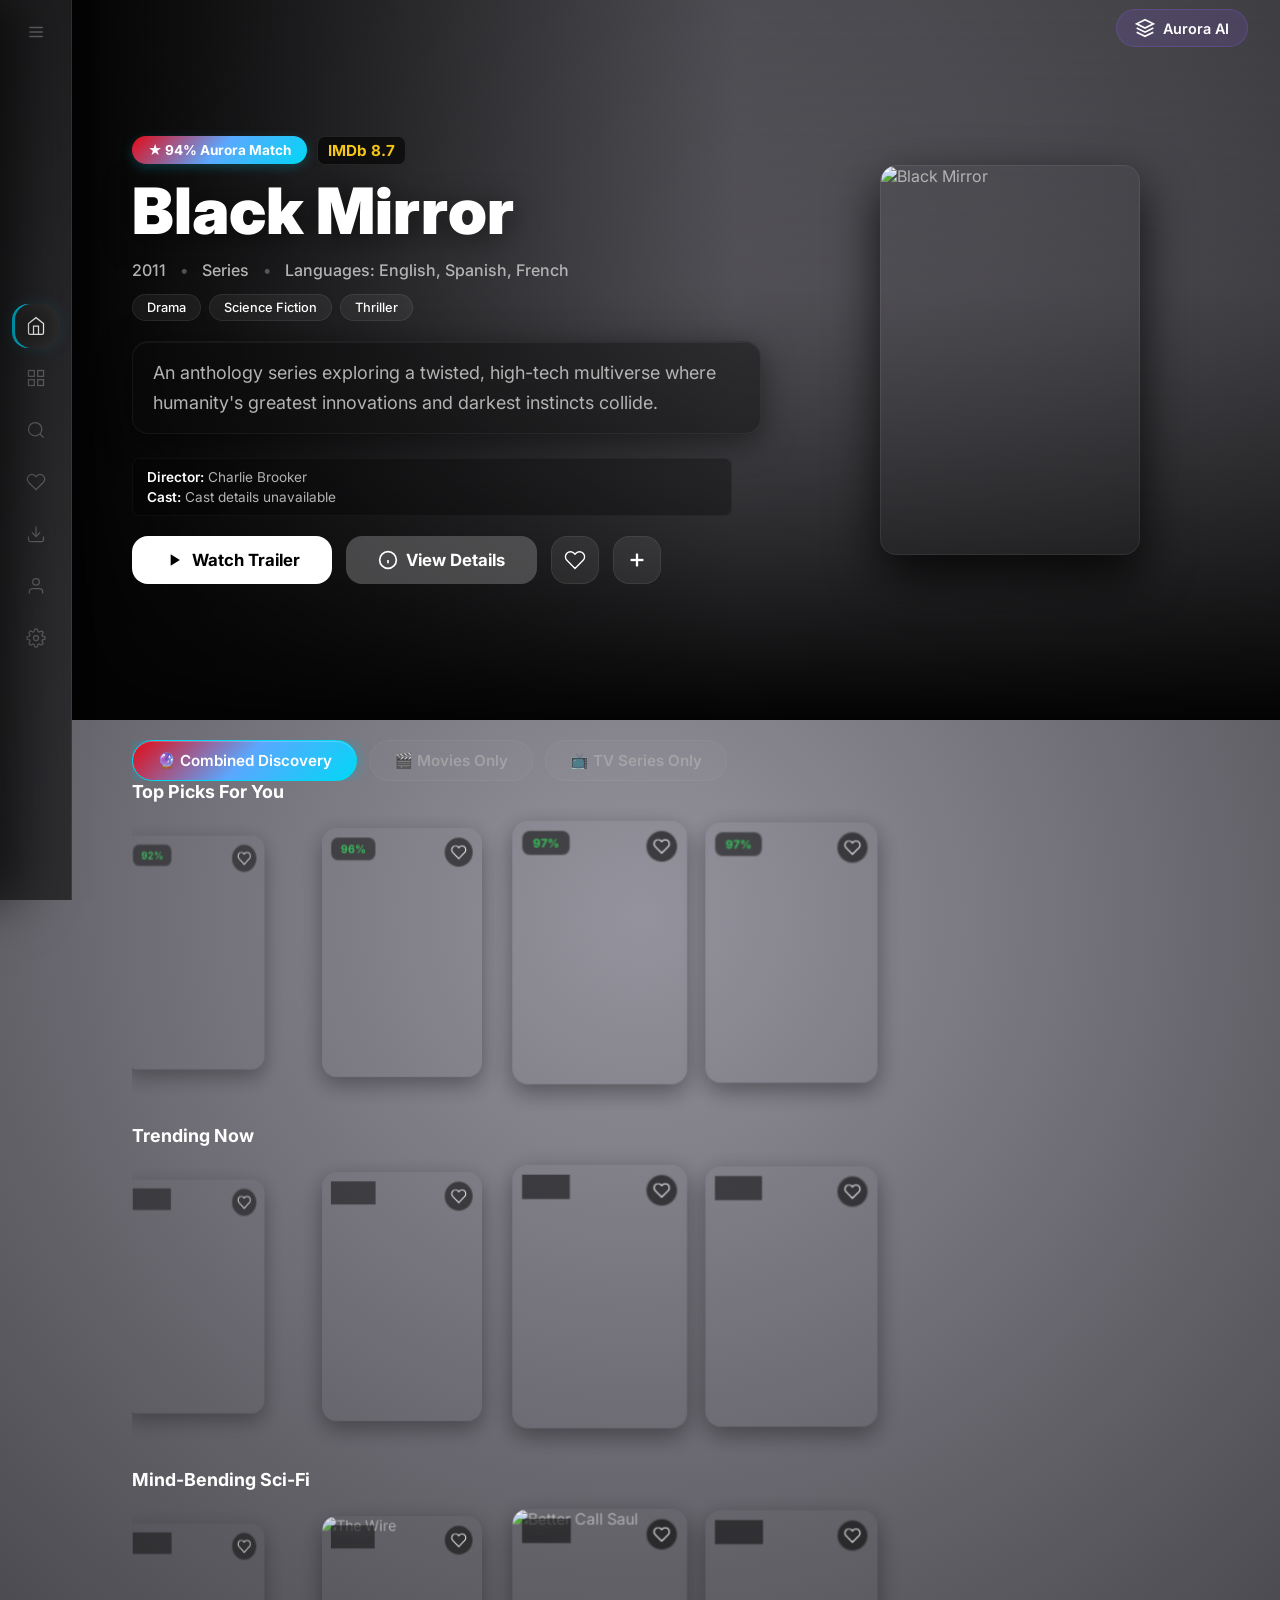
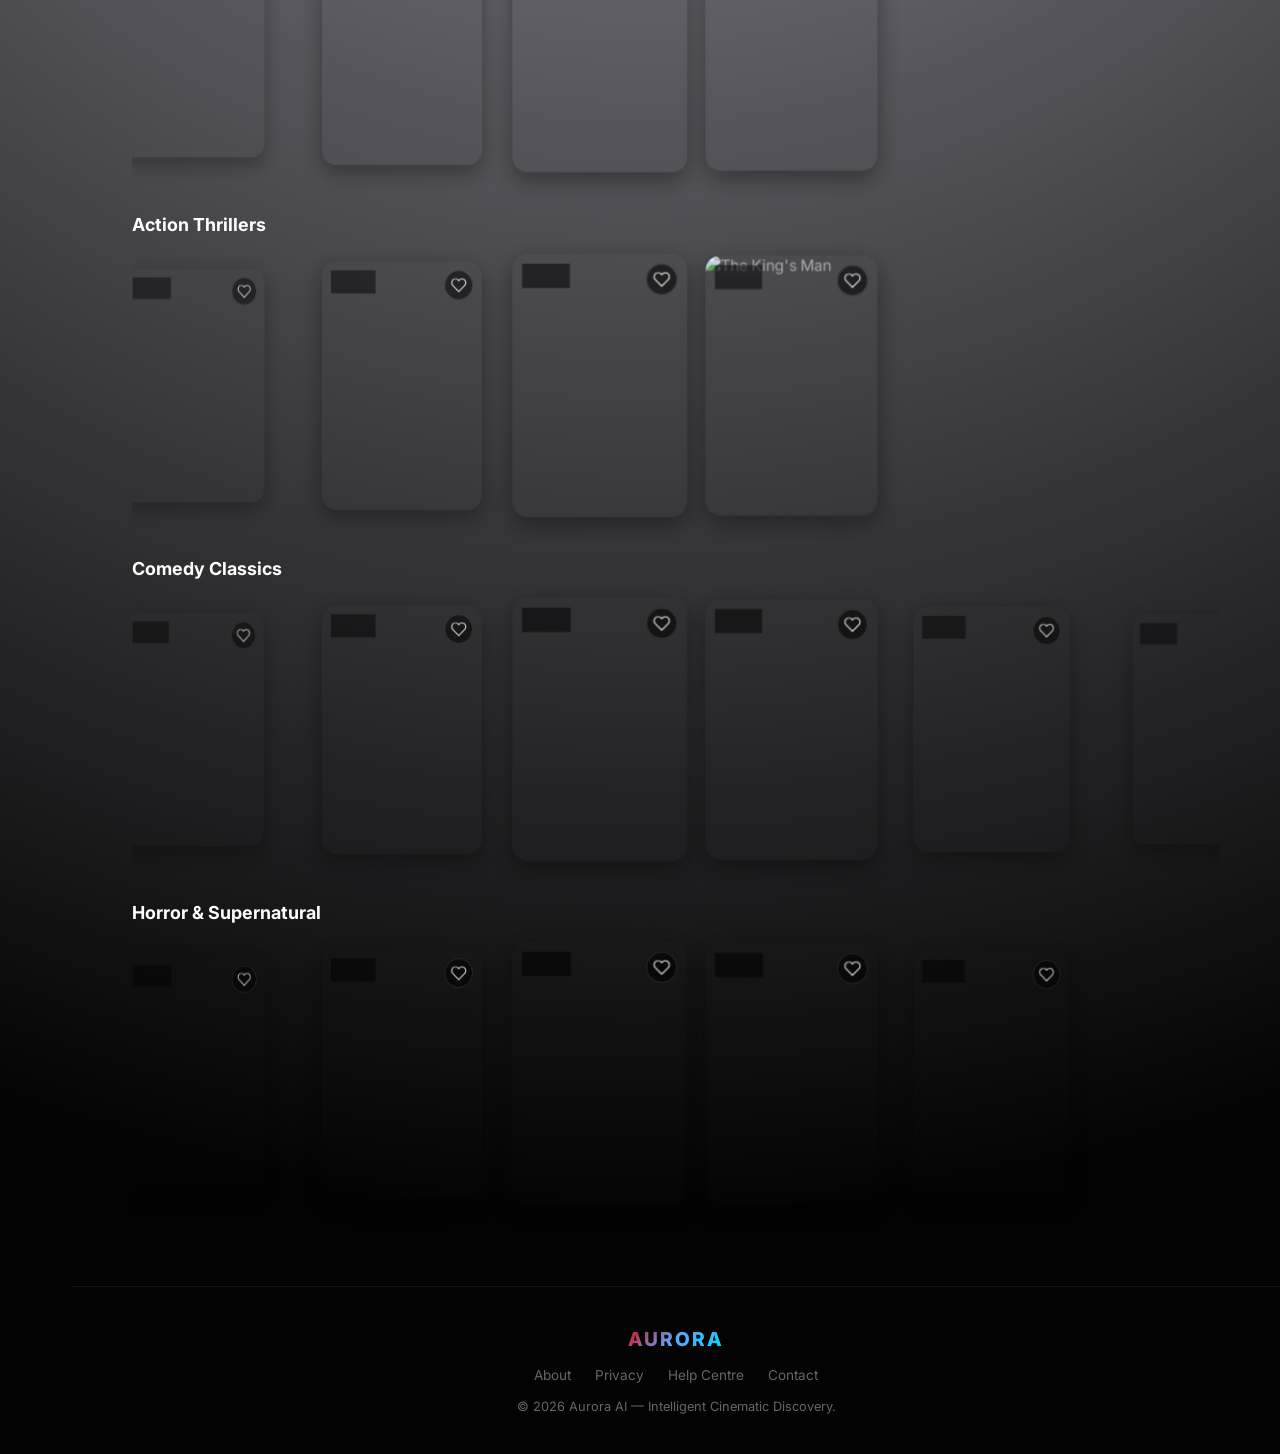
==== commit 22fcd445: "feat: enhance modal similar recommendations carousel with scroll arrows, fades, edge-aware hover, an" ====
--- a/frontend/index.html
+++ b/frontend/index.html
@@ -228,8 +228,16 @@
                         <!-- 17. SIMILAR MOVIES -->
                         <div class="modal-section">
                             <h3>Because You Viewed This</h3>
-                            <div class="modal-similar-row" id="modal-similar">
-                                <!-- Similar movie cards injected here -->
+                            <div class="modal-similar-container" id="modal-similar-container">
+                                <button class="carousel-arrow carousel-arrow--left" onclick="scrollSimilarCarousel(-1); event.stopPropagation();" aria-label="Scroll recommendations left" style="display: none;">
+                                    <svg width="24" height="24" viewBox="0 0 24 24" fill="none" stroke="currentColor" stroke-width="2.5"><polyline points="15 18 9 12 15 6"></polyline></svg>
+                                </button>
+                                <div class="modal-similar-row" id="modal-similar">
+                                    <!-- Similar movie cards injected here -->
+                                </div>
+                                <button class="carousel-arrow carousel-arrow--right" onclick="scrollSimilarCarousel(1); event.stopPropagation();" aria-label="Scroll recommendations right">
+                                    <svg width="24" height="24" viewBox="0 0 24 24" fill="none" stroke="currentColor" stroke-width="2.5"><polyline points="9 18 15 12 9 6"></polyline></svg>
+                                </button>
                             </div>
                         </div>
                     </div>
--- a/frontend/style.css
+++ b/frontend/style.css
@@ -1233,6 +1233,90 @@
 .modal-similar-row, .modal-cast-row { display: flex; gap: 15px; overflow-x: auto; padding-bottom: 15px; scrollbar-width: none; }
 .modal-similar-row::-webkit-scrollbar, .modal-cast-row::-webkit-scrollbar { display: none; }
 
+/* Carousel Container and Edge Fades */
+.modal-similar-container {
+  position: relative;
+  width: 100%;
+}
+.modal-similar-container::before,
+.modal-similar-container::after {
+  content: '';
+  position: absolute;
+  top: 0;
+  bottom: 0;
+  width: 60px;
+  z-index: 2;
+  pointer-events: none;
+  transition: opacity 0.3s ease;
+  opacity: 0;
+}
+.modal-similar-container::before {
+  left: 0;
+  background: linear-gradient(to right, rgba(15, 15, 15, 0.95) 0%, rgba(15, 15, 15, 0) 100%);
+}
+.modal-similar-container::after {
+  right: 0;
+  background: linear-gradient(to left, rgba(15, 15, 15, 0.95) 0%, rgba(15, 15, 15, 0) 100%);
+}
+.modal-similar-container.has-left-scroll::before {
+  opacity: 1;
+}
+.modal-similar-container.has-right-scroll::after {
+  opacity: 1;
+}
+
+/* Glassmorphic Carousel Arrows */
+.carousel-arrow {
+  position: absolute;
+  top: 50%;
+  transform: translateY(-50%);
+  width: 44px;
+  height: 44px;
+  border-radius: 50%;
+  background: rgba(15, 15, 20, 0.5);
+  border: 1px solid rgba(255, 255, 255, 0.1);
+  backdrop-filter: blur(8px);
+  -webkit-backdrop-filter: blur(8px);
+  color: #fff;
+  display: flex;
+  align-items: center;
+  justify-content: center;
+  cursor: pointer;
+  z-index: 10;
+  transition: background-color 0.2s, border-color 0.2s, transform 0.2s, opacity 0.2s;
+  box-shadow: 0 4px 12px rgba(0, 0, 0, 0.5);
+  opacity: 0;
+}
+.carousel-arrow--left {
+  left: -22px;
+}
+.carousel-arrow--right {
+  right: -22px;
+}
+@media (min-width: 1025px) {
+  .modal-similar-container:hover .carousel-arrow {
+    opacity: 1;
+  }
+  .carousel-arrow:hover {
+    background: rgba(15, 15, 20, 0.85);
+    border-color: rgba(255, 255, 255, 0.25);
+    transform: translateY(-50%) scale(1.1);
+  }
+  .carousel-arrow:active {
+    transform: translateY(-50%) scale(0.95);
+  }
+}
+@media (max-width: 1024px) {
+  .carousel-arrow {
+    display: none !important;
+  }
+}
+.carousel-arrow:focus-visible {
+  outline: 2px solid var(--aurora-cyan);
+  outline-offset: 2px;
+  opacity: 1;
+}
+
 /* Recommendation Card Sizing & Layout */
 .sim-card {
   width: 220px;
@@ -1241,7 +1325,7 @@
   flex-direction: column;
   gap: 8px;
   cursor: pointer;
-  transition: transform var(--t-fast);
+  transition: transform 0.3s cubic-bezier(0.25, 0.46, 0.45, 0.94), background 0.3s, border-color 0.3s, box-shadow 0.3s;
   background: rgba(255, 255, 255, 0.02);
   border: 1px solid rgba(255, 255, 255, 0.04);
   border-radius: 12px;
@@ -1249,9 +1333,19 @@
   box-sizing: border-box;
 }
 .sim-card:hover {
-  transform: scale(1.03) translateY(-2px);
-  background: rgba(255, 255, 255, 0.05);
-  border-color: rgba(255, 255, 255, 0.08);
+  transform: scale(1.15) translateY(-5px);
+  background: rgba(255, 255, 255, 0.08);
+  border-color: rgba(255, 255, 255, 0.15);
+  z-index: 10;
+  box-shadow: 0 12px 30px rgba(0, 0, 0, 0.5);
+}
+.sim-card:focus-visible {
+  outline: 2px solid var(--aurora-cyan);
+  outline-offset: 4px;
+  transform: scale(1.15) translateY(-5px);
+  background: rgba(255, 255, 255, 0.08);
+  border-color: rgba(255, 255, 255, 0.2);
+  z-index: 10;
 }
 .sim-poster {
   width: 100%;
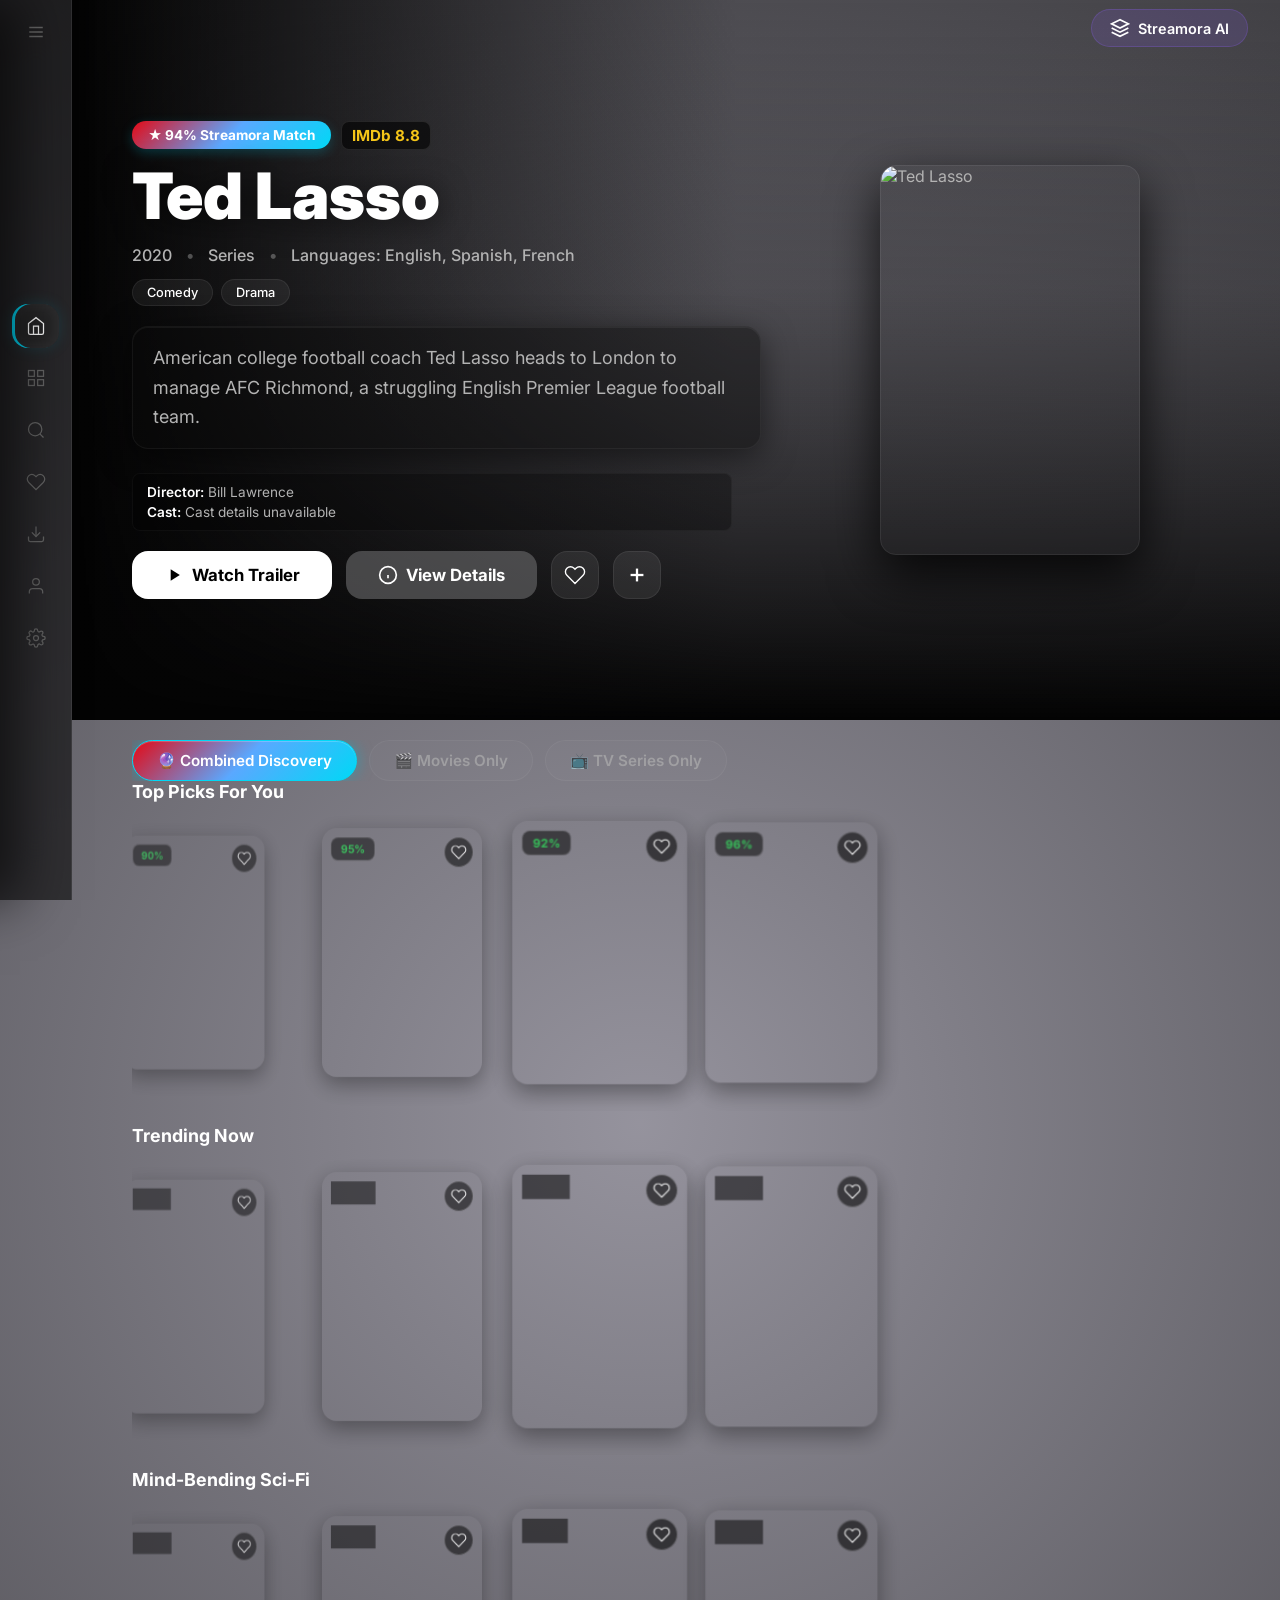
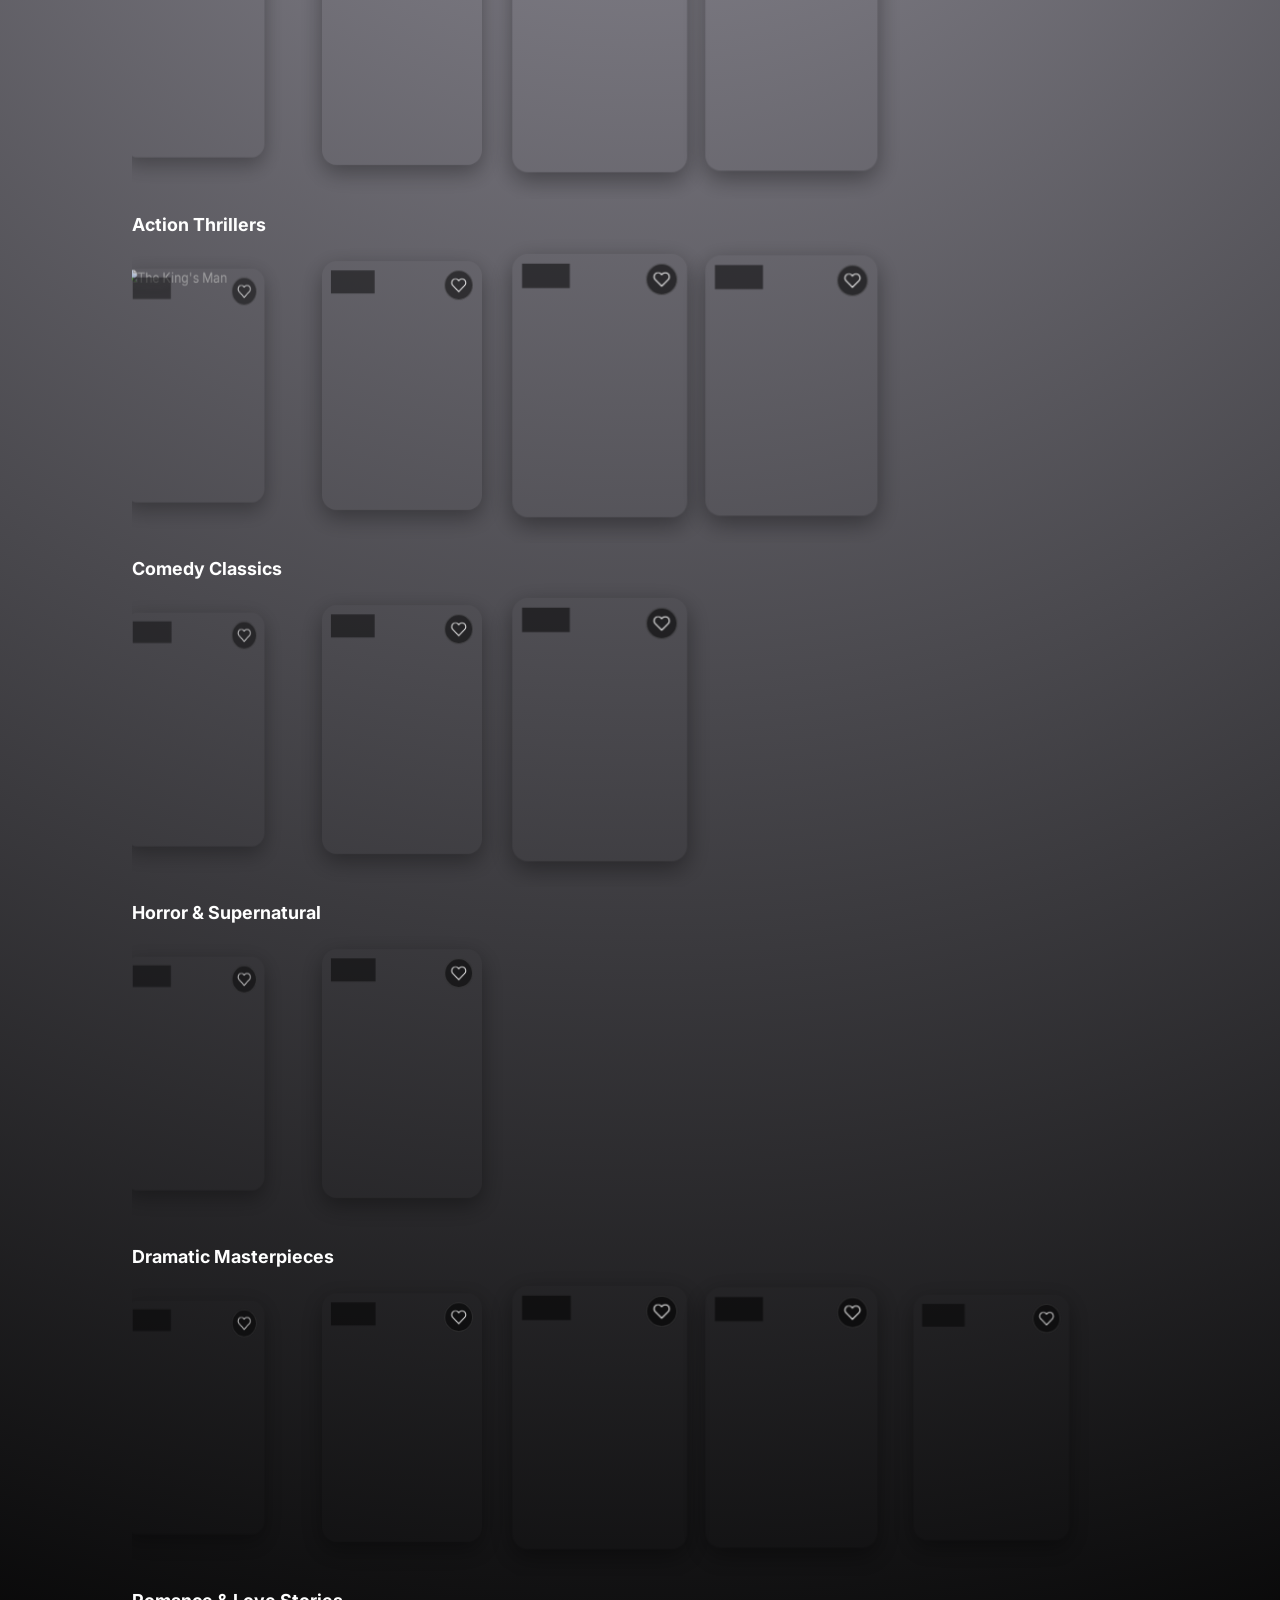
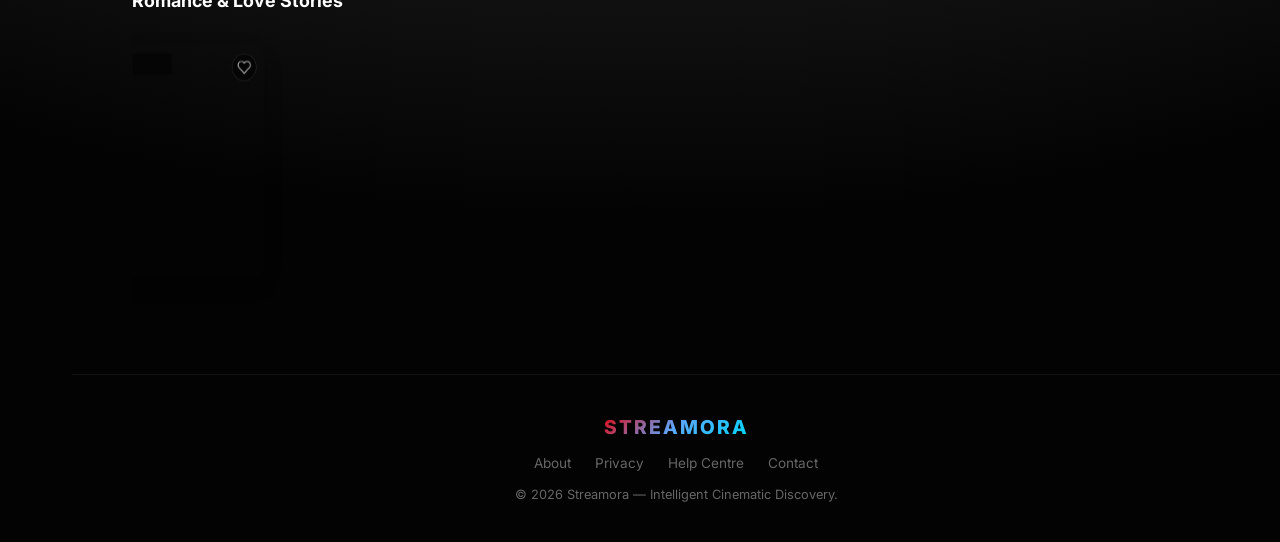
==== commit 6173ca88: "feat: complete application-wide rebranding from Aurora AI to Streamora" ====
--- a/frontend/index.html
+++ b/frontend/index.html
@@ -3,8 +3,8 @@
 <head>
     <meta charset="UTF-8">
     <meta name="viewport" content="width=device-width, initial-scale=1.0">
-    <title>AURORA — AI Cinematic Discovery</title>
-    <meta name="description" content="AURORA is an intelligent AI-powered cinematic discovery platform. Your personal movie universe.">
+    <title>Streamora — AI Cinematic Discovery</title>
+    <meta name="description" content="Streamora is an intelligent AI-powered cinematic discovery platform. Your personal movie universe.">
     <link rel="stylesheet" href="style.css?v=2">
 </head>
 <body>
@@ -15,7 +15,7 @@
         <div class="sidebar__header">
             <div class="sidebar__logo" onclick="navigateTo('home');" style="cursor: pointer;">
                 <span class="sidebar__logo-icon">✦</span>
-                <span class="sidebar__logo-text">AURORA</span>
+                <span class="sidebar__logo-text">STREAMORA</span>
             </div>
             <button class="sidebar__toggle" id="sidebar-toggle" aria-label="Toggle sidebar">
                 <svg width="18" height="18" viewBox="0 0 24 24" fill="none" stroke="currentColor" stroke-width="2"><line x1="3" y1="12" x2="21" y2="12"/><line x1="3" y1="6" x2="21" y2="6"/><line x1="3" y1="18" x2="21" y2="18"/></svg>
@@ -67,13 +67,13 @@
     <aside class="ai-panel" id="ai-panel">
         <div class="ai-panel__header">
             <div class="ai-panel__title">
-                <span class="ai-glow">✦</span> Aurora AI
+                <span class="ai-glow">✦</span> Streamora AI
             </div>
             <button class="ai-panel__close" id="ai-panel-close" aria-label="Close">✕</button>
         </div>
         <div class="ai-panel__messages" id="chat-history">
             <div class="ai-msg ai-msg--bot">
-                Welcome to Aurora AI. I'll curate your perfect watchlist.<br><br>
+                Welcome to Streamora AI. I'll curate your perfect watchlist.<br><br>
                 ✨ <em>"Mind-bending sci-fi"</em><br>
                 🔥 <em>"What's trending?"</em><br>
                 🎬 <em>"Similar to Interstellar"</em>
@@ -82,7 +82,7 @@
         <div class="ai-panel__footer">
             <div id="autocomplete-dropdown" class="ai-autocomplete"></div>
             <div class="ai-panel__inputbar">
-                <input type="text" id="chat-input" placeholder="Ask Aurora anything..." autocomplete="off">
+                <input type="text" id="chat-input" placeholder="Ask Streamora anything..." autocomplete="off">
                 <button id="send-btn" aria-label="Send">
                     <svg viewBox="0 0 24 24" width="18" height="18" fill="none" stroke="currentColor" stroke-width="2"><line x1="22" y1="2" x2="11" y2="13"/><polygon points="22 2 15 22 11 13 2 9 22 2"/></svg>
                 </button>
@@ -98,7 +98,7 @@
         </button>
         <div class="topbar__logo" onclick="navigateTo('home');" style="cursor: pointer;">
             <span class="sidebar__logo-icon">✦</span>
-            <span class="topbar__logo-text">AURORA</span>
+            <span class="topbar__logo-text">STREAMORA</span>
         </div>
         <div class="topbar__actions">
             <button class="topbar__action-btn" id="topbar-search-trigger" aria-label="Search" onclick="navigateTo('search');">
@@ -109,9 +109,9 @@
                     <svg width="14" height="14" viewBox="0 0 24 24" fill="currentColor"><path d="M12 12c2.21 0 4-1.79 4-4s-1.79-4-4-4-4 1.79-4 4 1.79 4 4 4zm0 2c-2.67 0-8 1.34-8 4v2h16v-2c0-2.66-5.33-4-8-4z"/></svg>
                 </div>
             </button>
-            <button class="topbar__ai-btn" id="ai-trigger" aria-label="Aurora AI">
+            <button class="topbar__ai-btn" id="ai-trigger" aria-label="Streamora AI">
                 <svg width="20" height="20" viewBox="0 0 24 24" fill="none" stroke="currentColor" stroke-width="2"><path d="M12 2L2 7l10 5 10-5-10-5z"/><path d="M2 17l10 5 10-5"/><path d="M2 12l10 5 10-5"/></svg>
-                <span>Aurora AI</span>
+                <span>Streamora AI</span>
             </button>
         </div>
     </header>
@@ -197,9 +197,9 @@
                             <p class="modal-synopsis" id="modal-synopsis"></p>
                         </div>
                         
-                        <!-- 6. WHY AURORA RECOMMENDED THIS -->
-                        <div class="aurora-reason-box">
-                            <h3><span class="ai-glow">✦</span> Why Aurora Recommended This</h3>
+                        <!-- 6. WHY STREAMORA RECOMMENDED THIS -->
+                        <div class="streamora-reason-box">
+                            <h3><span class="ai-glow">✦</span> Why Streamora Recommended This</h3>
                             <p id="modal-why"></p>
                         </div>
 
@@ -326,11 +326,11 @@
     <!-- ═══ Footer ═══ -->
     <footer class="site-footer" id="site-footer">
         <div class="site-footer__inner">
-            <span class="site-footer__brand" onclick="navigateTo('home');" style="cursor: pointer;">AURORA</span>
+            <span class="site-footer__brand" onclick="navigateTo('home');" style="cursor: pointer;">STREAMORA</span>
             <div class="site-footer__links">
                 <a href="#">About</a><a href="#">Privacy</a><a href="#">Help Centre</a><a href="#">Contact</a>
             </div>
-            <p class="site-footer__copy">&copy; 2026 Aurora AI &mdash; Intelligent Cinematic Discovery.</p>
+            <p class="site-footer__copy">&copy; 2026 Streamora &mdash; Intelligent Cinematic Discovery.</p>
         </div>
     </footer>
 
@@ -365,7 +365,7 @@
         <div class="drawer__header">
             <div class="drawer__logo" onclick="navigateTo('home'); closeDrawer();" style="cursor: pointer;">
                 <span class="sidebar__logo-icon">✦</span>
-                <span class="drawer__logo-text">AURORA</span>
+                <span class="drawer__logo-text">STREAMORA</span>
             </div>
             <button class="drawer__close" id="drawer-close" aria-label="Close Navigation Menu" onclick="closeDrawer()">✕</button>
         </div>
--- a/frontend/style.css
+++ b/frontend/style.css
@@ -1,7 +1,7 @@
 @import url('https://fonts.googleapis.com/css2?family=Inter:wght@300;400;500;600;700;800;900&display=swap');
 
 /* ======================================================================
-   AURORA AI — 3D Glassmorphism Spatial Design System
+   STREAMORA AI — 3D Glassmorphism Spatial Design System
    Netflix × Apple TV × VisionOS
    ====================================================================== */
 
@@ -19,11 +19,11 @@
   --text-secondary: #B3B3B3;
   --text-muted:     #666666;
 
-  /* Aurora Accents */
-  --aurora-purple: #E50914; /* Netflix Red */
-  --aurora-blue:   #5AA8FF; /* AI Accent Aurora Blue */
-  --aurora-cyan:   #00D8F6; /* Premium Cyan */
-  --aurora-grad:   linear-gradient(135deg, #E50914, #5AA8FF, #00D8F6);
+  /* Streamora Accents */
+  --streamora-purple: #E50914; /* Netflix Red */
+  --streamora-blue:   #5AA8FF; /* AI Accent Streamora Blue */
+  --streamora-cyan:   #00D8F6; /* Premium Cyan */
+  --streamora-grad:   linear-gradient(135deg, #E50914, #5AA8FF, #00D8F6);
   --match-green:   #34C759; /* Apple Success Green */
   --match-gold:    #F5C518; /* IMDb rating Gold */
 
@@ -99,7 +99,7 @@
 
 /* Focus */
 a:focus-visible,button:focus-visible,input:focus-visible{
-  outline:2px solid var(--aurora-cyan);outline-offset:2px;
+  outline:2px solid var(--streamora-cyan);outline-offset:2px;
 }
 /* Scrollbar */
 ::-webkit-scrollbar{width:6px;height:6px}
@@ -134,14 +134,14 @@
 }
 .sidebar__logo-icon{
   font-size:1.5rem;
-  background:var(--aurora-grad);
+  background:var(--streamora-grad);
   -webkit-background-clip:text;-webkit-text-fill-color:transparent;
   filter:drop-shadow(0 0 12px rgba(139,92,246,0.5));
   flex-shrink:0;width:40px;text-align:center;
 }
 .sidebar__logo-text{
   font-size:1.3rem;font-weight:800;letter-spacing:2px;
-  background:var(--aurora-grad);
+  background:var(--streamora-grad);
   -webkit-background-clip:text;-webkit-text-fill-color:transparent;
   opacity:0;transition:opacity var(--t-base);
 }
@@ -179,7 +179,7 @@
 .sidebar__link.active{
   color:var(--text-primary);
   background:rgba(255,255,255,0.08);
-  box-shadow: inset 3px 0 0 var(--aurora-cyan), 0 0 15px rgba(6, 182, 212, 0.15);
+  box-shadow: inset 3px 0 0 var(--streamora-cyan), 0 0 15px rgba(6, 182, 212, 0.15);
   backdrop-filter: blur(8px);
 }
 
@@ -324,7 +324,7 @@
   width: 64px;
   height: 64px;
   border-radius: 50%;
-  background: var(--aurora-cyan);
+  background: var(--streamora-cyan);
   display: flex;
   align-items: center;
   justify-content: center;
@@ -342,7 +342,7 @@
   gap: 6px;
   padding: 6px 16px;
   border-radius: var(--r-pill);
-  background: var(--aurora-grad);
+  background: var(--streamora-grad);
   font-size: 0.85rem;
   font-weight: 700;
   color: #fff;
@@ -607,7 +607,7 @@
 }
 .card-expand__ai-label{
   font-size:0.7rem;text-transform:uppercase;letter-spacing:1px;
-  color:var(--aurora-purple);font-weight:700;margin-bottom:8px;
+  color:var(--streamora-purple);font-weight:700;margin-bottom:8px;
 }
 .card-expand__ai ul{list-style:none}
 .card-expand__ai li{
@@ -653,7 +653,7 @@
   display:flex;align-items:center;gap:8px;
 }
 .ai-glow{
-  background:var(--aurora-grad);-webkit-background-clip:text;-webkit-text-fill-color:transparent;
+  background:var(--streamora-grad);-webkit-background-clip:text;-webkit-text-fill-color:transparent;
   filter:drop-shadow(0 0 8px rgba(139,92,246,0.5));
 }
 .ai-panel__close{color:var(--text-muted);font-size:1.3rem;padding:4px}
@@ -693,7 +693,7 @@
 }
 .ai-panel__inputbar button{
   width:36px;height:36px;border-radius:50%;
-  background:var(--aurora-grad);color:#fff;
+  background:var(--streamora-grad);color:#fff;
   display:flex;align-items:center;justify-content:center;
   transition:transform var(--t-fast);flex-shrink:0;
 }
@@ -797,7 +797,7 @@
 }
 .modal-hero__badge{
   display:inline-block;padding:4px 12px;border-radius:var(--r-sm);
-  background:var(--aurora-grad);font-size:0.85rem;font-weight:700;
+  background:var(--streamora-grad);font-size:0.85rem;font-weight:700;
   color:#fff;margin-bottom:12px;
 }
 .modal-hero__title{
@@ -847,7 +847,7 @@
 .site-footer__inner{text-align:center}
 .site-footer__brand{
   font-size:1.2rem;font-weight:800;letter-spacing:2px;
-  background:var(--aurora-grad);-webkit-background-clip:text;-webkit-text-fill-color:transparent;
+  background:var(--streamora-grad);-webkit-background-clip:text;-webkit-text-fill-color:transparent;
 }
 .site-footer__links{
   margin:16px 0;display:flex;justify-content:center;gap:24px;
@@ -1154,9 +1154,9 @@
   max-width: 70ch;
 }
 
-.aurora-reason-box { background: rgba(139, 92, 246, 0.1); border: 1px solid rgba(139, 92, 246, 0.3); border-radius: 12px; padding: 24px; }
-.aurora-reason-box h3 { display: flex; align-items: center; gap: 10px; margin: 0 0 15px 0; font-size: 1.2rem; color: #fff; }
-.aurora-reason-box p { margin: 0; line-height: 1.5; color: rgba(255,255,255,0.8); }
+.streamora-reason-box { background: rgba(139, 92, 246, 0.1); border: 1px solid rgba(139, 92, 246, 0.3); border-radius: 12px; padding: 24px; }
+.streamora-reason-box h3 { display: flex; align-items: center; gap: 10px; margin: 0 0 15px 0; font-size: 1.2rem; color: #fff; }
+.streamora-reason-box p { margin: 0; line-height: 1.5; color: rgba(255,255,255,0.8); }
 
 .modal-section h3 {
   font-size: clamp(20px, 2.5vw, 28px);
@@ -1312,7 +1312,7 @@
   }
 }
 .carousel-arrow:focus-visible {
-  outline: 2px solid var(--aurora-cyan);
+  outline: 2px solid var(--streamora-cyan);
   outline-offset: 2px;
   opacity: 1;
 }
@@ -1340,7 +1340,7 @@
   box-shadow: 0 12px 30px rgba(0, 0, 0, 0.5);
 }
 .sim-card:focus-visible {
-  outline: 2px solid var(--aurora-cyan);
+  outline: 2px solid var(--streamora-cyan);
   outline-offset: 4px;
   transform: scale(1.15) translateY(-5px);
   background: rgba(255, 255, 255, 0.08);
@@ -1514,12 +1514,12 @@
     }
     
     .bottom-nav__item.active {
-        color: var(--aurora-cyan);
+        color: var(--streamora-cyan);
         text-shadow: 0 0 10px rgba(6, 182, 212, 0.3);
     }
     
     .bottom-nav__item.active svg {
-        stroke: var(--aurora-cyan);
+        stroke: var(--streamora-cyan);
         transform: translateY(-2px);
         filter: drop-shadow(0 0 8px rgba(6, 182, 212, 0.5));
     }
@@ -1585,7 +1585,7 @@
         font-size: 1.15rem;
         font-weight: 800;
         letter-spacing: 1.5px;
-        background: var(--aurora-grad);
+        background: var(--streamora-grad);
         -webkit-background-clip: text;
         -webkit-text-fill-color: transparent;
     }
@@ -1685,7 +1685,7 @@
     font-size: 1.25rem;
     font-weight: 800;
     letter-spacing: 1.5px;
-    background: var(--aurora-grad);
+    background: var(--streamora-grad);
     -webkit-background-clip: text;
     -webkit-text-fill-color: transparent;
 }
@@ -1866,12 +1866,12 @@
     transition: border-color 0.2s;
 }
 .modal-form-row input:focus, .modal-form-row select:focus, .modal-form-row textarea:focus {
-    border-color: var(--aurora-cyan);
+    border-color: var(--streamora-cyan);
 }
 .modal-submit-btn {
     width: 100%;
     padding: 12px;
-    background: var(--aurora-cyan);
+    background: var(--streamora-cyan);
     color: black;
     border-radius: var(--r-pill);
     font-weight: 700;
@@ -1922,9 +1922,9 @@
     opacity: 0.85;
 }
 .format-tab.active {
-    background: var(--aurora-grad);
+    background: var(--streamora-grad);
     color: white;
-    border-color: var(--aurora-cyan);
+    border-color: var(--streamora-cyan);
     opacity: 1;
     box-shadow: 0 0 15px rgba(6, 182, 212, 0.5), inset 0 1px 0 rgba(255, 255, 255, 0.2);
 }
@@ -2043,7 +2043,7 @@
 #modal-characteristics span {
   background: rgba(6, 182, 212, 0.08);
   border: 1px solid rgba(6, 182, 212, 0.22);
-  color: var(--aurora-cyan);
+  color: var(--streamora-cyan);
   padding: 5px 12px;
   border-radius: 8px;
   font-size: 0.82rem;
@@ -2478,7 +2478,7 @@
 }
 .storage-bar-inner {
   height: 100%;
-  background: var(--aurora-cyan);
+  background: var(--streamora-cyan);
   border-radius: 4px;
   box-shadow: 0 0 10px rgba(6, 182, 212, 0.5);
   transition: width 0.5s ease-out;
@@ -2522,7 +2522,7 @@
   width: 90px;
   height: 90px;
   border-radius: 50%;
-  background: var(--aurora-cyan);
+  background: var(--streamora-cyan);
   display: flex;
   align-items: center;
   justify-content: center;
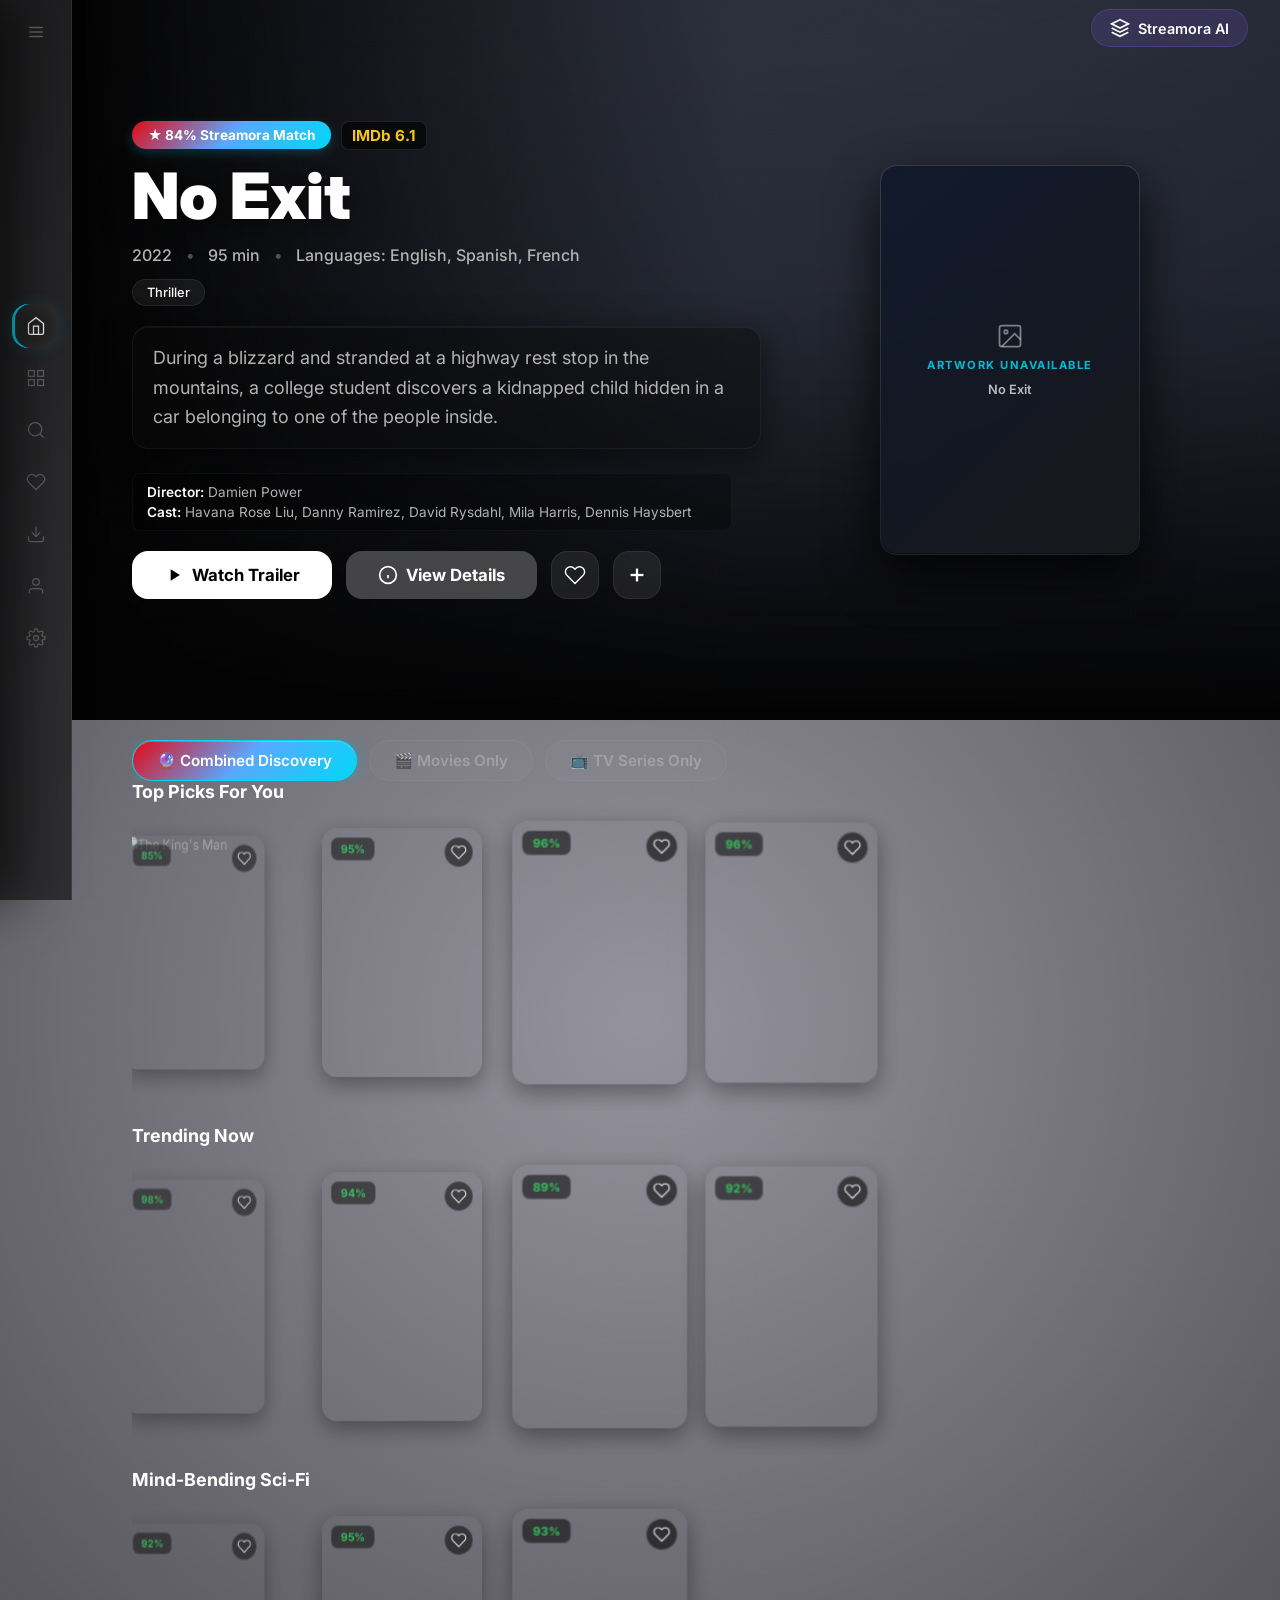
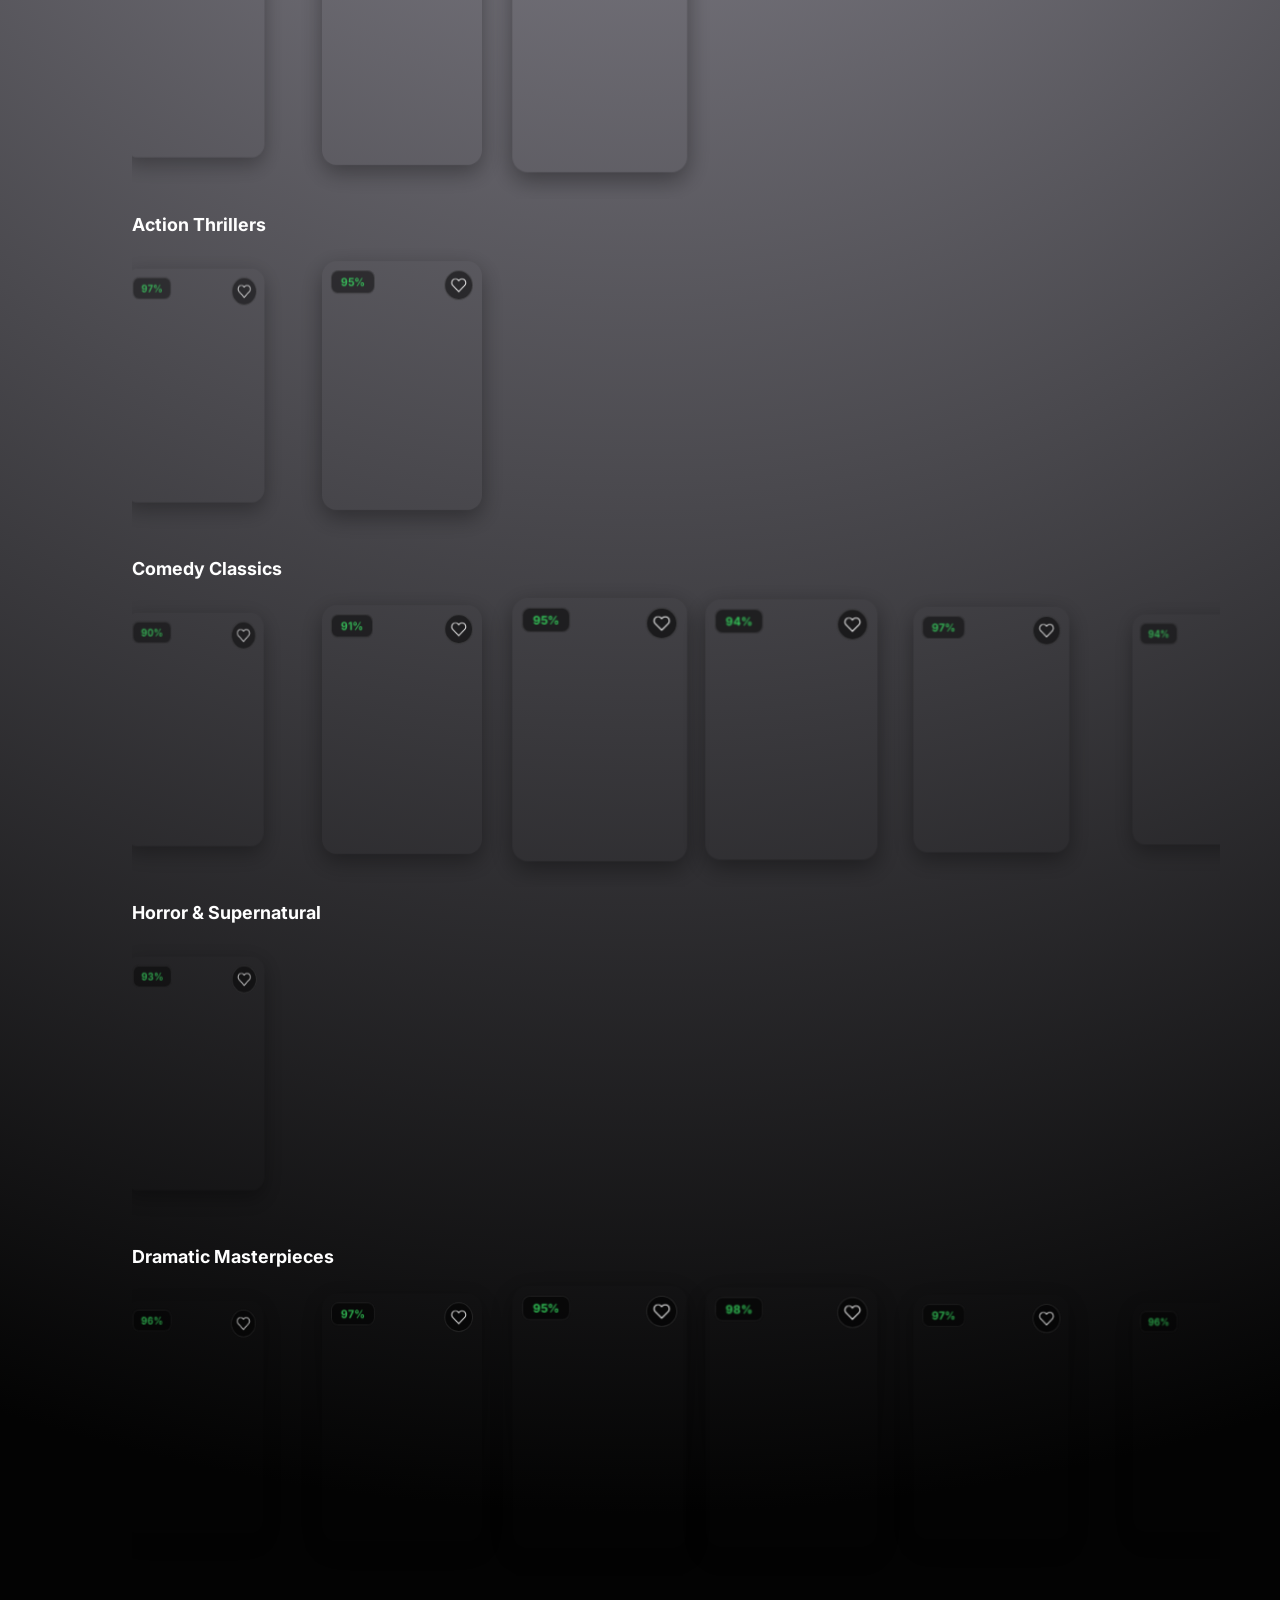
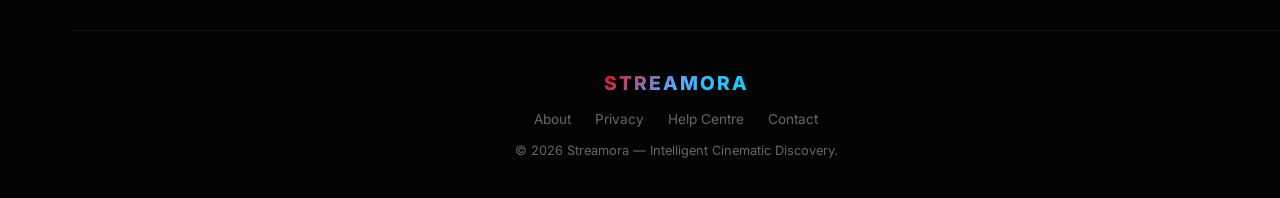
==== commit 7b5b78cc: "feat: expand catalog to 2550 items, implement TMDB poster validation, progressive loading, and multi" ====
--- a/frontend/index.html
+++ b/frontend/index.html
@@ -153,7 +153,12 @@
                 <div class="modal-hero-gradient"></div>
                 
                 <div class="modal-hero-content">
-                    <a href="#" id="modal-poster-link"><img src="" alt="Poster" class="modal-poster" id="modal-poster"></a>
+                    <a href="#" id="modal-poster-link">
+                        <div class="img-container" style="border-radius: var(--r-md); aspect-ratio: 2/3; width: 150px; height: 225px; overflow: hidden; background: rgba(0,0,0,0.3);">
+                            <div class="img-placeholder"><div class="blur-skeleton"></div></div>
+                            <img src="" alt="Poster" class="modal-poster" id="modal-poster" onload="window.imageLoaded(this)">
+                        </div>
+                    </a>
                     
                     <div class="modal-main-info">
                         <!-- 1. MOVIE TITLE -->
@@ -185,139 +190,171 @@
 
             <!-- Scrollable Information Body -->
             <div class="modal-body">
-                <div class="modal-grid">
-                    
-                    <!-- Left Column: Synopsis, Explanations, Cast -->
-                    <div class="modal-col-main">
-                        <!-- BREADCRUMBS -->
-                        <div class="modal-breadcrumbs" id="modal-breadcrumbs"></div>
-
-                        <!-- 2. SHORT SYNOPSIS -->
-                        <div class="modal-synopsis-container">
-                            <p class="modal-synopsis" id="modal-synopsis"></p>
-                        </div>
-                        
-                        <!-- 6. WHY STREAMORA RECOMMENDED THIS -->
-                        <div class="streamora-reason-box">
-                            <h3><span class="ai-glow">✦</span> Why Streamora Recommended This</h3>
-                            <p id="modal-why"></p>
-                        </div>
-
-                        <!-- 7. AUDIENCE MATCH -->
-                        <div class="modal-section">
-                            <h3>Audience Match</h3>
-                            <div class="modal-audience-match" id="modal-audience-match"></div>
-                        </div>
-
-                        <!-- 9. CAST HIGHLIGHTS (Mocked horizontally) -->
-                        <div class="modal-section">
-                            <h3>Cast</h3>
-                            <div class="modal-cast-row" id="modal-cast">
-                                <!-- Cast cards injected here -->
-                            </div>
-                        </div>
-
-                        <!-- 15. TRAILER SECTION -->
-                        <div class="modal-section">
-                            <h3>Trailer</h3>
-                            <div class="modal-trailer-placeholder">
-                                <svg viewBox="0 0 24 24" fill="currentColor" width="48" height="48"><polygon points="5 3 19 12 5 21 5 3"></polygon></svg>
-                            </div>
-                        </div>
-
-                        <!-- 17. SIMILAR MOVIES -->
-                        <div class="modal-section">
-                            <h3>Because You Viewed This</h3>
-                            <div class="modal-similar-container" id="modal-similar-container">
-                                <button class="carousel-arrow carousel-arrow--left" onclick="scrollSimilarCarousel(-1); event.stopPropagation();" aria-label="Scroll recommendations left" style="display: none;">
-                                    <svg width="24" height="24" viewBox="0 0 24 24" fill="none" stroke="currentColor" stroke-width="2.5"><polyline points="15 18 9 12 15 6"></polyline></svg>
-                                </button>
-                                <div class="modal-similar-row" id="modal-similar">
-                                    <!-- Similar movie cards injected here -->
-                                </div>
-                                <button class="carousel-arrow carousel-arrow--right" onclick="scrollSimilarCarousel(1); event.stopPropagation();" aria-label="Scroll recommendations right">
-                                    <svg width="24" height="24" viewBox="0 0 24 24" fill="none" stroke="currentColor" stroke-width="2.5"><polyline points="9 18 15 12 9 6"></polyline></svg>
-                                </button>
-                            </div>
-                        </div>
-                    </div>
-
-                    <!-- Right Column: Details, Themes, Metadata -->
-                    <div class="modal-col-side">
-                        <!-- 10. DIRECTOR -->
-                        <div class="modal-side-item">
-                            <span class="side-label">Director</span>
-                            <span class="side-value" id="modal-director"></span>
-                        </div>
-
-                        <!-- 4. KEY THEMES -->
-                        <div class="modal-side-item">
-                            <span class="side-label">Key Themes</span>
-                            <div class="side-tags" id="modal-themes"></div>
-                        </div>
-
-                        <!-- 5. MOOD & TONE -->
-                        <div class="modal-side-item">
-                            <span class="side-label">Mood & Tone</span>
-                            <div class="side-tags" id="modal-moods"></div>
-                        </div>
-
-                        <!-- CHARACTERISTICS -->
-                        <div class="modal-side-item">
-                            <span class="side-label">This Movie Is</span>
-                            <div class="side-tags" id="modal-characteristics"></div>
-                        </div>
-
-                        <!-- 14. ADVANCED DISCOVERY METADATA -->
-                        <div class="modal-side-item advanced-meta">
-                            <span class="side-label">Pacing</span>
-                            <span class="side-value highlight" id="modal-pacing"></span>
-                        </div>
-                        <div class="modal-side-item advanced-meta">
-                            <span class="side-label">Complexity</span>
-                            <span class="side-value highlight" id="modal-complexity"></span>
-                        </div>
-                        <div class="modal-side-item advanced-meta">
-                            <span class="side-label">World Building</span>
-                            <span class="side-value highlight" id="modal-world"></span>
-                        </div>
-                        <div class="modal-side-item advanced-meta">
-                            <span class="side-label">Action Level</span>
-                            <span class="side-value highlight" id="modal-action"></span>
-                        </div>
-
-                        <!-- 8. CONTENT ADVISORY (Full) -->
-                        <div class="modal-side-item advisory-box">
-                            <span class="side-label">Content Advisory</span>
-                            <div class="advisory-row"><span>Violence:</span> <span id="adv-violence"></span></div>
-                            <div class="advisory-row"><span>Language:</span> <span id="adv-language"></span></div>
-                            <div class="advisory-row"><span>Adult Content:</span> <span id="adv-adult"></span></div>
-                        </div>
-                    </div>
-                </div>
-
-                <!-- Bottom Details Panel -->
-                <div class="modal-bottom-details">
-                    <div class="modal-detail-group">
-                        <span class="detail-label">Writers</span>
-                        <span class="detail-value" id="modal-writers"></span>
-                    </div>
-                    <div class="modal-detail-group">
-                        <span class="detail-label">Producers</span>
-                        <span class="detail-value" id="modal-producers"></span>
-                    </div>
-                    <div class="modal-detail-group">
-                        <span class="detail-label">Production Studios</span>
-                        <span class="detail-value" id="modal-studios"></span>
-                    </div>
-                    <div class="modal-detail-group">
-                        <span class="detail-label">Awards & Accolades</span>
-                        <span class="detail-value" id="modal-awards"></span>
-                    </div>
-                    <div class="modal-detail-group">
-                        <span class="detail-label">Streaming & Availability</span>
-                        <span class="detail-value" id="modal-availability"></span>
-                    </div>
+                <!-- BREADCRUMBS -->
+                <div class="modal-breadcrumbs" id="modal-breadcrumbs"></div>
+
+                <!-- 1. SYNOPSIS -->
+                <div class="modal-synopsis-container">
+                    <p class="modal-synopsis" id="modal-synopsis"></p>
+                </div>
+
+                <!-- 2. METADATA GRID -->
+                <div class="modal-metadata-grid">
+                    <div class="meta-grid-item">
+                        <span class="meta-grid-label">Director</span>
+                        <span class="meta-grid-value" id="modal-director"></span>
+                    </div>
+                    <div class="meta-grid-item">
+                        <span class="meta-grid-label">Writers</span>
+                        <span class="meta-grid-value" id="modal-writers"></span>
+                    </div>
+                    <div class="meta-grid-item">
+                        <span class="meta-grid-label">Producers</span>
+                        <span class="meta-grid-value" id="modal-producers"></span>
+                    </div>
+                    <div class="meta-grid-item">
+                        <span class="meta-grid-label">Production Studios</span>
+                        <span class="meta-grid-value" id="modal-studios"></span>
+                    </div>
+                    <div class="meta-grid-item">
+                        <span class="meta-grid-label">Country of Origin</span>
+                        <span class="meta-grid-value" id="modal-countries"></span>
+                    </div>
+                    <div class="meta-grid-item">
+                        <span class="meta-grid-label">Languages</span>
+                        <span class="meta-grid-value" id="modal-languages"></span>
+                    </div>
+                    <div class="meta-grid-item">
+                        <span class="meta-grid-label">Budget</span>
+                        <span class="meta-grid-value" id="modal-budget"></span>
+                    </div>
+                    <div class="meta-grid-item">
+                        <span class="meta-grid-label">Revenue</span>
+                        <span class="meta-grid-value" id="modal-revenue"></span>
+                    </div>
+                    <div class="meta-grid-item">
+                        <span class="meta-grid-label">Box Office</span>
+                        <span class="meta-grid-value" id="modal-boxoffice"></span>
+                    </div>
+                    <div class="meta-grid-item">
+                        <span class="meta-grid-label">Franchise</span>
+                        <span class="meta-grid-value" id="modal-franchise"></span>
+                    </div>
+                </div>
+
+                <!-- 3. RECOMMENDATION EXPLANATION -->
+                <div class="streamora-reason-box">
+                    <h3><span class="ai-glow">✦</span> Why Streamora Recommended This</h3>
+                    <p id="modal-why"></p>
+                </div>
+
+                <!-- 4. TAGS / AUDIENCE / MOODS GRID -->
+                <div class="modal-tags-section">
+                    <div class="tags-group">
+                        <span class="group-label">Audience Match</span>
+                        <div class="modal-audience-match" id="modal-audience-match"></div>
+                    </div>
+                    <div class="tags-group">
+                        <span class="group-label">Key Themes</span>
+                        <div class="side-tags" id="modal-themes"></div>
+                    </div>
+                    <div class="tags-group">
+                        <span class="group-label">Mood & Tone</span>
+                        <div class="side-tags" id="modal-moods"></div>
+                    </div>
+                    <div class="tags-group">
+                        <span class="group-label">Characteristics</span>
+                        <div class="side-tags" id="modal-characteristics"></div>
+                    </div>
+                </div>
+
+                <!-- 5. ADVANCED DISCOVERY SPECS -->
+                <div class="modal-specs-row">
+                    <div class="spec-card">
+                        <span class="spec-label">Pacing</span>
+                        <span class="spec-value" id="modal-pacing"></span>
+                    </div>
+                    <div class="spec-card">
+                        <span class="spec-label">Complexity</span>
+                        <span class="spec-value" id="modal-complexity"></span>
+                    </div>
+                    <div class="spec-card">
+                        <span class="spec-label">World Building</span>
+                        <span class="spec-value" id="modal-world"></span>
+                    </div>
+                    <div class="spec-card">
+                        <span class="spec-label">Action Level</span>
+                        <span class="spec-value" id="modal-action"></span>
+                    </div>
+                </div>
+
+                <!-- 6. CAST HIGHLIGHTS -->
+                <div class="modal-section">
+                    <h3>Cast</h3>
+                    <div class="modal-cast-row" id="modal-cast">
+                        <!-- Cast cards injected here -->
+                    </div>
+                </div>
+
+                <!-- 7. ADVISORY & RATINGS -->
+                <div class="modal-section">
+                    <h3>Content Advisory</h3>
+                    <div class="modal-advisory-grid">
+                        <div class="advisory-card">
+                            <span class="adv-label">Violence</span>
+                            <span class="adv-value" id="adv-violence"></span>
+                        </div>
+                        <div class="advisory-card">
+                            <span class="adv-label">Language</span>
+                            <span class="adv-value" id="adv-language"></span>
+                        </div>
+                        <div class="advisory-card">
+                            <span class="adv-label">Adult Content</span>
+                            <span class="adv-value" id="adv-adult"></span>
+                        </div>
+                    </div>
+                </div>
+
+                <!-- 8. OFFICIAL TRAILER -->
+                <div class="modal-section">
+                    <h3>Official Trailer</h3>
+                    <div class="modal-trailer-wrapper" id="modal-trailer-wrapper">
+                        <!-- Responsive iframe placeholder or actual trailer -->
+                    </div>
+                </div>
+
+                <!-- 9. BECAUSE YOU WATCHED (RECOMMENDATIONS) -->
+                <div class="modal-section">
+                    <h3>Because You Viewed This</h3>
+                    <div class="modal-similar-container" id="modal-similar-container">
+                        <button class="carousel-arrow carousel-arrow--left" onclick="scrollSimilarCarousel(-1); event.stopPropagation();" aria-label="Scroll recommendations left" style="display: none;">
+                            <svg width="24" height="24" viewBox="0 0 24 24" fill="none" stroke="currentColor" stroke-width="2.5"><polyline points="15 18 9 12 15 6"></polyline></svg>
+                        </button>
+                        <div class="modal-similar-row" id="modal-similar">
+                            <!-- Similar movie cards injected here -->
+                        </div>
+                        <button class="carousel-arrow carousel-arrow--right" onclick="scrollSimilarCarousel(1); event.stopPropagation();" aria-label="Scroll recommendations right">
+                            <svg width="24" height="24" viewBox="0 0 24 24" fill="none" stroke="currentColor" stroke-width="2.5"><polyline points="9 18 15 12 9 6"></polyline></svg>
+                        </button>
+                    </div>
+                </div>
+
+                <!-- 10. AWARDS & STREAMING -->
+                <div class="modal-footer-details">
+                    <div class="footer-detail-group">
+                        <span class="footer-detail-label">Awards & Accolades</span>
+                        <p class="footer-detail-value" id="modal-awards"></p>
+                    </div>
+                    <div class="footer-detail-group">
+                        <span class="footer-detail-label">Streaming & Availability</span>
+                        <p class="footer-detail-value" id="modal-availability"></p>
+                    </div>
+                </div>
+
+                <!-- 11. MODAL FOOTER BRANDING -->
+                <div class="modal-footer-brand">
+                    <span class="brand-text">STREAMORA AI</span>
+                    <span class="brand-sub">Premium Cinematic Discovery Platform</span>
                 </div>
             </div>
         </div>
--- a/frontend/style.css
+++ b/frontend/style.css
@@ -2559,4 +2559,412 @@
   font-style: italic;
 }
 
-
+/* ═══ STREAMORA RESPONSIVE CINEMATIC MODAL & SIDEBAR OVERRIDES ═══ */
+
+/* Sidebar Branding Layout & Centered Toggle when Collapsed */
+.sidebar__header {
+    height: 64px;
+    display: flex;
+    align-items: center;
+    justify-content: center; /* Center content when collapsed */
+    padding: 0;
+    position: relative;
+    box-sizing: border-box;
+}
+.sidebar__logo {
+    display: flex;
+    align-items: center;
+    gap: 10px;
+    white-space: nowrap;
+    overflow: hidden;
+    transition: all 0.3s ease;
+}
+.sidebar:not(.expanded) .sidebar__logo {
+    width: 0;
+    opacity: 0;
+    pointer-events: none;
+    margin: 0;
+    display: none;
+}
+.sidebar:not(.expanded) .sidebar__toggle {
+    margin: 0 auto;
+}
+.sidebar.expanded .sidebar__header {
+    justify-content: space-between;
+    padding: 0 16px;
+}
+.sidebar.expanded .sidebar__logo {
+    width: auto;
+    opacity: 1;
+    pointer-events: auto;
+    display: flex;
+}
+.sidebar.expanded .sidebar__toggle {
+    margin: 0;
+}
+
+/* Cinematic Modal Desktop Layout (Optimized for 100% Zoom) */
+.cinematic-modal {
+    position: relative;
+    width: 90% !important;
+    height: 90% !important;
+    max-width: 1200px;
+    max-height: 90vh !important;
+    background: rgba(10, 10, 10, 0.85);
+    backdrop-filter: blur(40px) saturate(1.7);
+    -webkit-backdrop-filter: blur(40px) saturate(1.7);
+    border: 1px solid rgba(255, 255, 255, 0.1);
+    border-radius: 24px;
+    overflow-y: auto;
+    overflow-x: hidden;
+}
+
+.modal-hero {
+    position: relative;
+    width: 100%;
+    height: auto !important;
+    min-height: 320px !important;
+    display: flex;
+    align-items: flex-end;
+    padding: 30px !important;
+    box-sizing: border-box;
+}
+
+.modal-hero-content {
+    display: flex;
+    flex-wrap: wrap;
+    gap: 30px;
+    width: 100%;
+    align-items: flex-end;
+}
+
+.modal-body {
+    padding: 30px !important;
+    display: flex;
+    flex-direction: column;
+    gap: 35px;
+    background: rgba(15, 15, 15, 0.98);
+}
+
+/* Metadata Grid */
+.modal-metadata-grid {
+    display: grid;
+    grid-template-columns: repeat(auto-fit, minmax(200px, 1fr));
+    gap: 20px;
+    background: rgba(255, 255, 255, 0.02);
+    border: 1px solid rgba(255, 255, 255, 0.05);
+    padding: 20px;
+    border-radius: 16px;
+}
+.meta-grid-item {
+    display: flex;
+    flex-direction: column;
+    gap: 6px;
+}
+.meta-grid-label {
+    font-size: 0.72rem;
+    color: rgba(255, 255, 255, 0.4);
+    text-transform: uppercase;
+    letter-spacing: 1px;
+    font-weight: 700;
+}
+.meta-grid-value {
+    font-size: 0.92rem;
+    color: #ffffff;
+    font-weight: 500;
+}
+
+/* Tags Grid */
+.modal-tags-section {
+    display: grid;
+    grid-template-columns: repeat(auto-fit, minmax(220px, 1fr));
+    gap: 24px;
+}
+.tags-group {
+    display: flex;
+    flex-direction: column;
+    gap: 10px;
+}
+.group-label {
+    font-size: 0.75rem;
+    color: rgba(255, 255, 255, 0.5);
+    text-transform: uppercase;
+    letter-spacing: 1px;
+    font-weight: 700;
+}
+
+/* Specs Row */
+.modal-specs-row {
+    display: grid;
+    grid-template-columns: repeat(4, 1fr);
+    gap: 15px;
+}
+.spec-card {
+    background: rgba(255, 255, 255, 0.03);
+    border: 1px solid rgba(255, 255, 255, 0.06);
+    padding: 15px;
+    border-radius: 12px;
+    display: flex;
+    flex-direction: column;
+    align-items: center;
+    gap: 6px;
+    text-align: center;
+}
+.spec-label {
+    font-size: 0.72rem;
+    color: rgba(255, 255, 255, 0.4);
+    text-transform: uppercase;
+    letter-spacing: 0.5px;
+}
+.spec-value {
+    font-size: 0.95rem;
+    color: var(--streamora-cyan);
+    font-weight: 700;
+}
+
+/* Content Advisory Grid */
+.modal-advisory-grid {
+    display: grid;
+    grid-template-columns: repeat(3, 1fr);
+    gap: 15px;
+}
+.advisory-card {
+    background: rgba(239, 68, 68, 0.05);
+    border: 1px solid rgba(239, 68, 68, 0.15);
+    padding: 15px;
+    border-radius: 12px;
+    display: flex;
+    flex-direction: column;
+    align-items: center;
+    gap: 4px;
+}
+.adv-label {
+    font-size: 0.72rem;
+    color: rgba(255, 255, 255, 0.5);
+    text-transform: uppercase;
+}
+.adv-value {
+    font-size: 1rem;
+    color: #ef4444;
+    font-weight: 700;
+}
+
+/* Trailer Video Container */
+.modal-trailer-wrapper {
+    position: relative;
+    width: 100%;
+    padding-top: 56.25%; /* 16:9 Aspect Ratio */
+    background: rgba(0, 0, 0, 0.4);
+    border-radius: 16px;
+    overflow: hidden;
+    border: 1px solid rgba(255, 255, 255, 0.08);
+}
+.modal-trailer-wrapper iframe {
+    position: absolute;
+    top: 0;
+    left: 0;
+    width: 100%;
+    height: 100%;
+    border: 0;
+}
+
+.modal-trailer-placeholder {
+    position: absolute;
+    top: 0;
+    left: 0;
+    width: 100%;
+    height: 100%;
+    display: flex;
+    flex-direction: column;
+    align-items: center;
+    justify-content: center;
+    color: rgba(255, 255, 255, 0.4);
+    background: rgba(255, 255, 255, 0.02);
+}
+
+/* Bottom and Footer details */
+.modal-footer-details {
+    display: grid;
+    grid-template-columns: 1fr 1fr;
+    gap: 30px;
+    border-top: 1px solid rgba(255, 255, 255, 0.08);
+    padding-top: 30px;
+}
+.footer-detail-group {
+    display: flex;
+    flex-direction: column;
+    gap: 8px;
+}
+.footer-detail-label {
+    font-size: 0.75rem;
+    color: rgba(255, 255, 255, 0.4);
+    text-transform: uppercase;
+    font-weight: 700;
+    letter-spacing: 0.5px;
+}
+.footer-detail-value {
+    font-size: 0.92rem;
+    color: rgba(255, 255, 255, 0.85);
+    line-height: 1.5;
+    margin: 0;
+}
+
+.modal-footer-brand {
+    display: flex;
+    flex-direction: column;
+    align-items: center;
+    gap: 4px;
+    margin-top: 20px;
+    border-top: 1px solid rgba(255, 255, 255, 0.05);
+    padding-top: 20px;
+    color: rgba(255, 255, 255, 0.2);
+}
+.brand-text {
+    font-weight: 800;
+    font-size: 0.9rem;
+    letter-spacing: 3px;
+}
+.brand-sub {
+    font-size: 0.7rem;
+    letter-spacing: 1px;
+}
+
+/* Responsive breakdowns */
+@media (max-width: 1024px) {
+    .cinematic-modal {
+        width: 92% !important;
+        height: 92% !important;
+        max-height: 92vh !important;
+    }
+}
+
+@media (max-width: 768px) {
+    .modal-overlay {
+        align-items: center;
+    }
+    .cinematic-modal {
+        width: 100% !important;
+        height: 100% !important;
+        max-height: 100vh !important;
+        border-radius: 0 !important;
+        transform: none !important;
+    }
+    .modal-hero-content {
+        flex-direction: column;
+        align-items: center;
+        text-align: center;
+        gap: 20px;
+    }
+    .modal-meta-row, .modal-genres, .modal-actions {
+        justify-content: center;
+    }
+    .modal-actions {
+        flex-direction: column;
+        width: 100%;
+    }
+    .modal-actions button {
+        width: 100%;
+        justify-content: center;
+    }
+    .modal-specs-row {
+        grid-template-columns: repeat(2, 1fr);
+    }
+    .modal-advisory-grid {
+        grid-template-columns: 1fr;
+    }
+    .modal-footer-details {
+        grid-template-columns: 1fr;
+    }
+}
+
+/* Progressive Image Loading & Artwork Validation CSS */
+.img-container {
+    position: relative;
+    width: 100%;
+    height: 100%;
+    overflow: hidden;
+    background: rgba(255, 255, 255, 0.02);
+}
+
+.img-placeholder {
+    position: absolute;
+    top: 0;
+    left: 0;
+    width: 100%;
+    height: 100%;
+    background: linear-gradient(135deg, rgba(6, 182, 212, 0.08), rgba(15, 23, 42, 0.95));
+    z-index: 2;
+    transition: opacity 0.4s ease;
+    display: flex;
+    align-items: center;
+    justify-content: center;
+}
+
+.blur-skeleton {
+    width: 100%;
+    height: 100%;
+    background: rgba(255, 255, 255, 0.03);
+    filter: blur(10px);
+    animation: pulse-skele 1.8s infinite ease-in-out;
+}
+
+.artwork-unavailable {
+    display: flex;
+    flex-direction: column;
+    align-items: center;
+    justify-content: center;
+    gap: 8px;
+    color: rgba(255, 255, 255, 0.45);
+    text-align: center;
+    padding: 15px;
+    width: 100%;
+    height: 100%;
+    box-sizing: border-box;
+    background: linear-gradient(135deg, rgba(15, 23, 42, 0.9), rgba(24, 24, 27, 0.95));
+}
+
+.unavailable-text {
+    font-size: 0.7rem;
+    font-weight: 700;
+    text-transform: uppercase;
+    letter-spacing: 1.5px;
+    color: var(--streamora-cyan);
+    opacity: 0.85;
+}
+
+.unavailable-title {
+    font-size: 0.8rem;
+    font-weight: 600;
+    color: rgba(255, 255, 255, 0.7);
+    margin-top: 2px;
+    max-width: 90%;
+    text-overflow: ellipsis;
+    overflow: hidden;
+    white-space: nowrap;
+}
+
+/* Modal and Hero Image Progressive Load animations */
+.modal-hero-poster.loading,
+.card-expand__img.loading,
+.hero__bg.backdrop-loading,
+.modal-hero.backdrop-loading {
+    filter: blur(15px);
+    transition: filter 0.5s ease;
+}
+
+.modal-hero-poster.loaded,
+.card-expand__img.loaded,
+.hero__bg.backdrop-loaded,
+.modal-hero.backdrop-loaded {
+    filter: blur(0);
+}
+
+@keyframes pulse-skele {
+    0% { opacity: 0.4; }
+    50% { opacity: 0.7; }
+    100% { opacity: 0.4; }
+}
+
+
+
+
